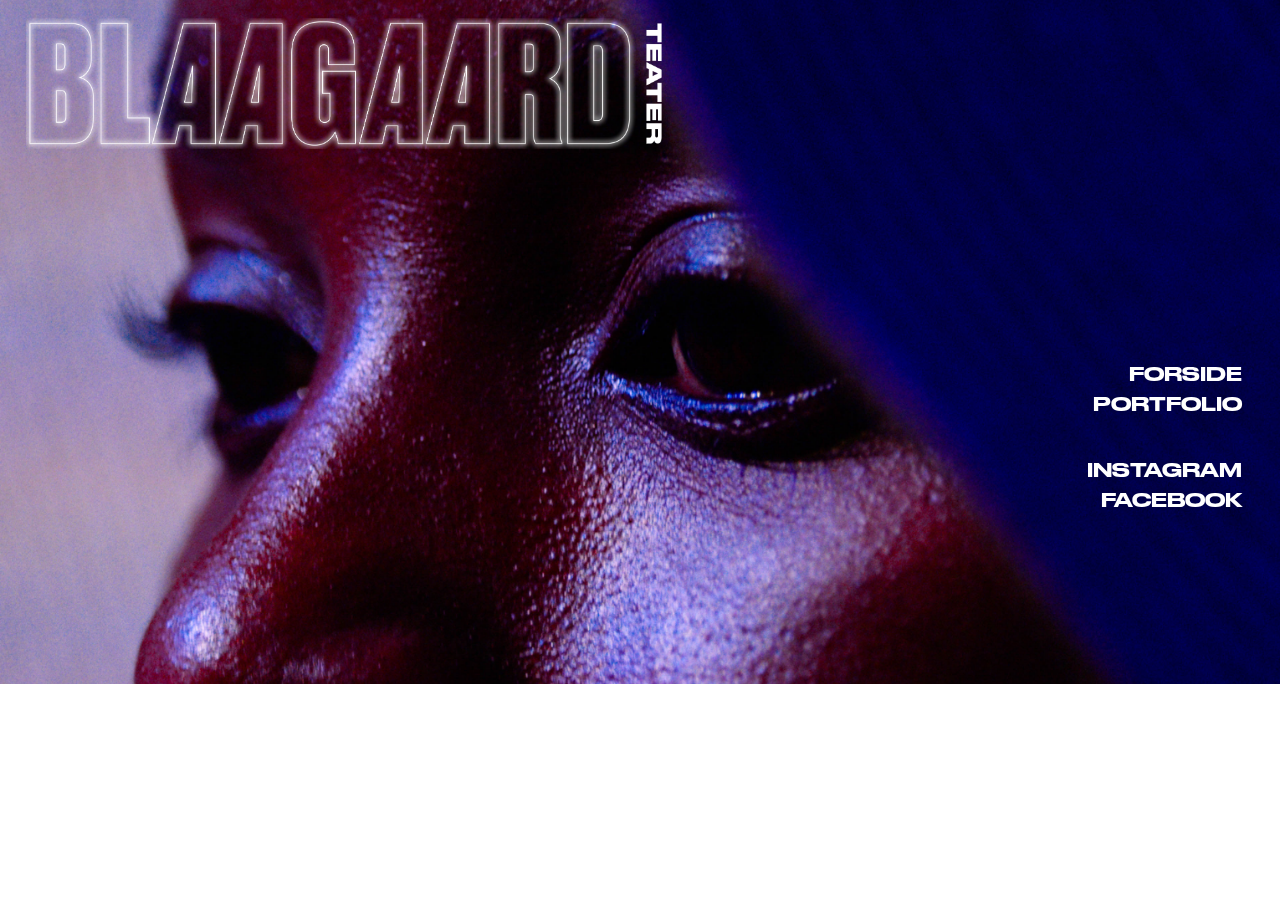
==== portfolio.html @ d397d3f5 "dfklf" ====
<!DOCTYPE html>
<html lang="da">

<head>
    <title>Portfolio</title>
    <meta charset="UTF-8">
    <meta name="robots" content="index,follow"> <!-- Helps with crawlers -->
    <meta name="viewport" content="width=device-width, initial-scale=1.0"> <!-- Helps with responsiveness -->
    <meta name="description" content="This is the description of the website..."> <!-- Description of the website -->
    <link rel="icon" href="/html5.ico"> <!-- Favicon -->
    <link rel="stylesheet" href="style.css" />
    <link rel="stylesheet" href="style_nav.css">
</head>

<body>
    <main>
        <section id="first_section">
            <header>
                <img class="logo" src="images/blaagaard_logo.png" alt="logo" />
                <nav class="main-menu">
                    <ul class="nav-links">
                        <li><a href="index.html"> FORSIDE</a></li>
                        <li><a href="portfolio.html"> PORTFOLIO</a></li>
                        <br>
                        <br>
                        <li><a href="https://www.instagram.com/blaagaardteater/" target="_blank"> INSTAGRAM</a></li>
                        <li><a href="https://www.facebook.com/blaagaardteater/" target="_blank"> FACEBOOK</a></li>
                    </ul>
                </nav>
            </header>
        </section>
    </main>
</body>

</html>
---- style.css ----
html {
  font-size: 62.5%;
  /* Sets default font-size to 10px */
  scroll-behavior: smooth;
  scroll-padding-top: 90px;
}

*,
*:before,
*:after {
  box-sizing: border-box;
}

body {
  font-family: "Roboto", sans-serif;
  font-size: 1.6rem;
  color: #868686;
  margin: 0;
  padding: 0;
}

ul {
  padding: 0;
}

img {
  width: 100%;
  height: auto;
  object-fit: cover;
  display: block;
  margin-bottom: 2rem;
}

.section_wrapper {
  max-width: 1920px;
  width: 90%;
  margin: 0 auto;
}

/* COLORS & FONTS */

@font-face {
  font-family: druk_wide_medium;
  src: url(fonts/DrukWide-Medium-Trial.otf);
}

@font-face {
  font-family: druk_wide_bold;
  src: url(fonts/DrukWide-Bold-Trial.otf);
}

@font-face {
  font-family: druk_bold;
  src: url(/fonts/DrukText-Bold-Trial.otf);
}

@font-face {
  font-family: druk_bold_italic;
  src: url(/fonts/DrukText-BoldItalic-Trial.otf);
}

@font-face {
  font-family: druk_heavy;
  src: url(/fonts/Druk-Heavy-Trial.otf);
}

@font-face {
  font-family: druk_heavy_italic;
  src: url(/fonts/Druk-HeavyItalic-Trial.otf);
}

section {
  background-color: #1d1d1b;
}

button {
  background-color: transparent;
  border: 1px solid white;
  color: white;
  padding: 1.6rem 4rem;
  text-transform: uppercase;
  cursor: pointer;
  font-family: druk_wide_medium;
  font-size: 1.4rem;
}

button:hover {
  box-shadow: inset 0px 0px 1.3rem 0px #ffffff;
  transition: 0.3s;
}

h1 {
  font-family: druk_bold_italic;
  font-size: 6rem;
  color: #fff;
  line-height: 1.125;
  margin-bottom: 1rem;
  font-weight: 700;
  text-transform: uppercase;
}

h2 {
  font-family: druk_wide_medium;
  font-size: 3.9rem;
  color: #fff;
  margin-bottom: 4rem;
  text-transform: uppercase;
}

h3 {
  font-family: druk_wide_medium;
  font-size: 3rem;
  color: #bebebe;
  margin: 3rem 0;
  text-transform: uppercase;
}

h4 {
  font-family: druk_wide_medium;
  font-size: 1.5rem;
  color: #bebebe;
  margin: 3rem 0;
}

p {
  font-family: "Roboto", sans-serif;
  line-height: 1.6;
  color: #fbfbfb;
  margin-bottom: 1.6rem;
}

a {
  font-family: "Roboto", sans-serif;
  text-decoration: none;
  color: #0c99ed;
}

a:hover {
}

/* HEADER/NAV STYLES */

header {
}

header .logo {
}

header nav ul {
}

nav ul li a {
}

nav ul li a:hover {
}

/* HOMEPAGE STYLES - MOBILE - SMALLER THAN 599 PX */
main > section {
  padding: 75px 0 75px 0;
}

#first_section {
  display: grid;
  width: 100%;
  height: 76vh;
  background-image: url(./images/image1.png);
  background-size: cover;
  background-position: 25%;
  align-items: center;
}

#third_section {
  display: grid;
  width: 100%;
  height: 70vh;
  background-image: url(./images/Image2.png);
  background-size: cover;
  background-position: 25%;
  align-items: end;
}

#quiz_img {
  max-width: 75%;
}

#fifth_section {
  display: grid;
  width: 100%;
  background-image: url(./images/image3.png);
  background-size: cover;
  background-position: 25%;
  align-items: start;
}

footer {
  padding: 2rem;
  background-color: #1d1d1b;
  border-top: #707070 solid 0.5px;
}

/* TABLET LAYOUT - LARGER THAN 599 PX */

@media (min-width: 599px) {
  main > section {
    padding: 50px 0 75px 0;
  }

  #first_section {
    height: 76vh;
  }

  h2 {
    margin: 4rem 0;
  }

  h3 {
    margin: 4rem 0 2rem 0;
  }

  #quiz_img {
    max-width: 50%;
    margin-top: 5rem;
  }
}

@media (min-width: 1050px) {
  #second_section .section_wrapper p,
  #fourth_section .section_wrapper p,
  #fifth_section .section_wrapper p {
    max-width: 75%;
  }
}

/* DESKTOP LAYOUT - LARGER THAN 1199 PX */

@media (min-width: 1199px) {
  main > section {
    padding: 75px 0 75px 0;
  }

  #second_section .section_wrapper p,
  #fourth_section .section_wrapper p,
  #fifth_section .section_wrapper p {
    max-width: 70%;
  }

  #fifth_section {
    padding: 25px 0 75px 0;
  }
}
---- style_nav.css ----
* {
  box-sizing: border-box;
  margin: 0;
  padding: 0;
}



header {}


.logo {
  width: 50%;
  position: absolute;
  top: 2%;
  left: 2%;
}


.main-menu {
  position: fixed;
  top: 40%;
  right: 3%;
}


.nav-links {
  display: block;
  list-style: none;
  text-align: right;
}

.nav-links li {
  transition: transform 250ms;
}

.nav-links li:hover {
  transform: translateX(-2rem);
}

li,
a {
  font-size: 18px;
  font-weight: 500;
  text-decoration: none;
  color: white;
  font-family: druk_wide_medium;
  text-transform: uppercase;
  line-height: 3rem;
  position: relative;
}
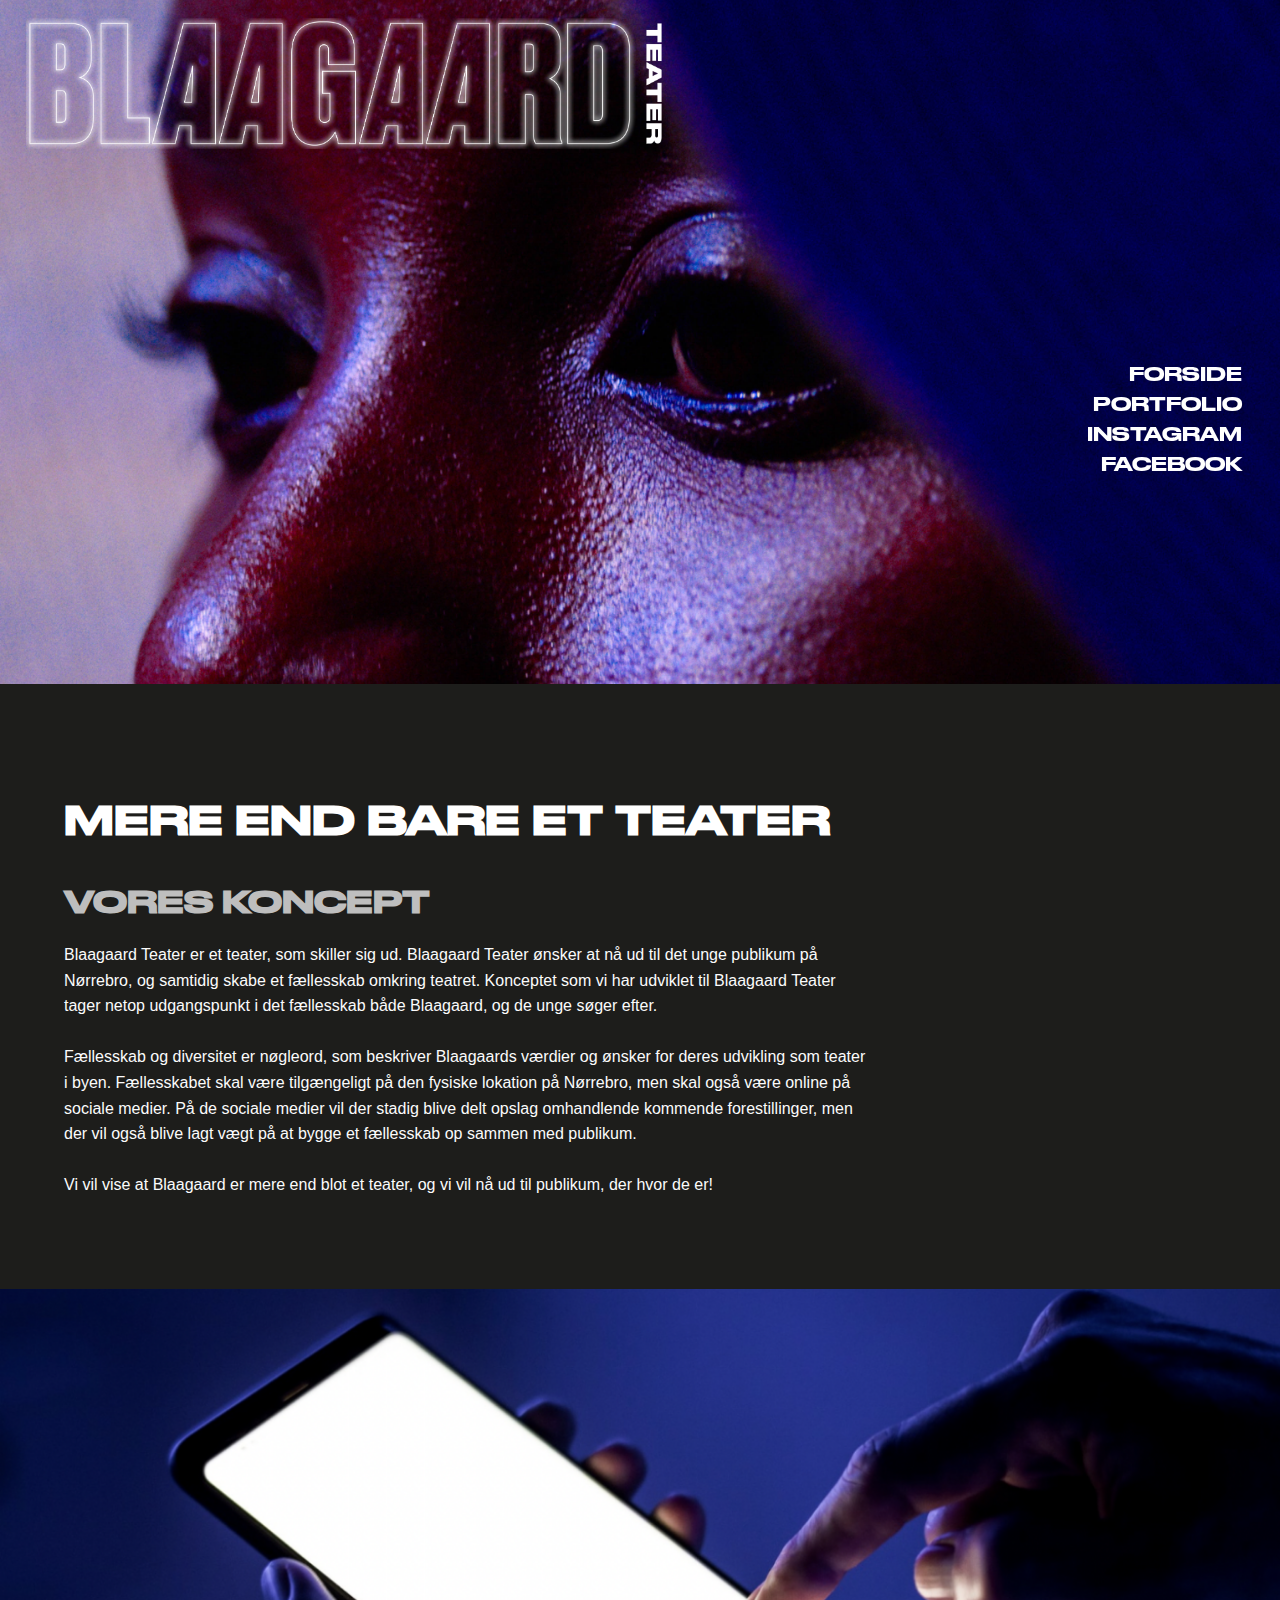
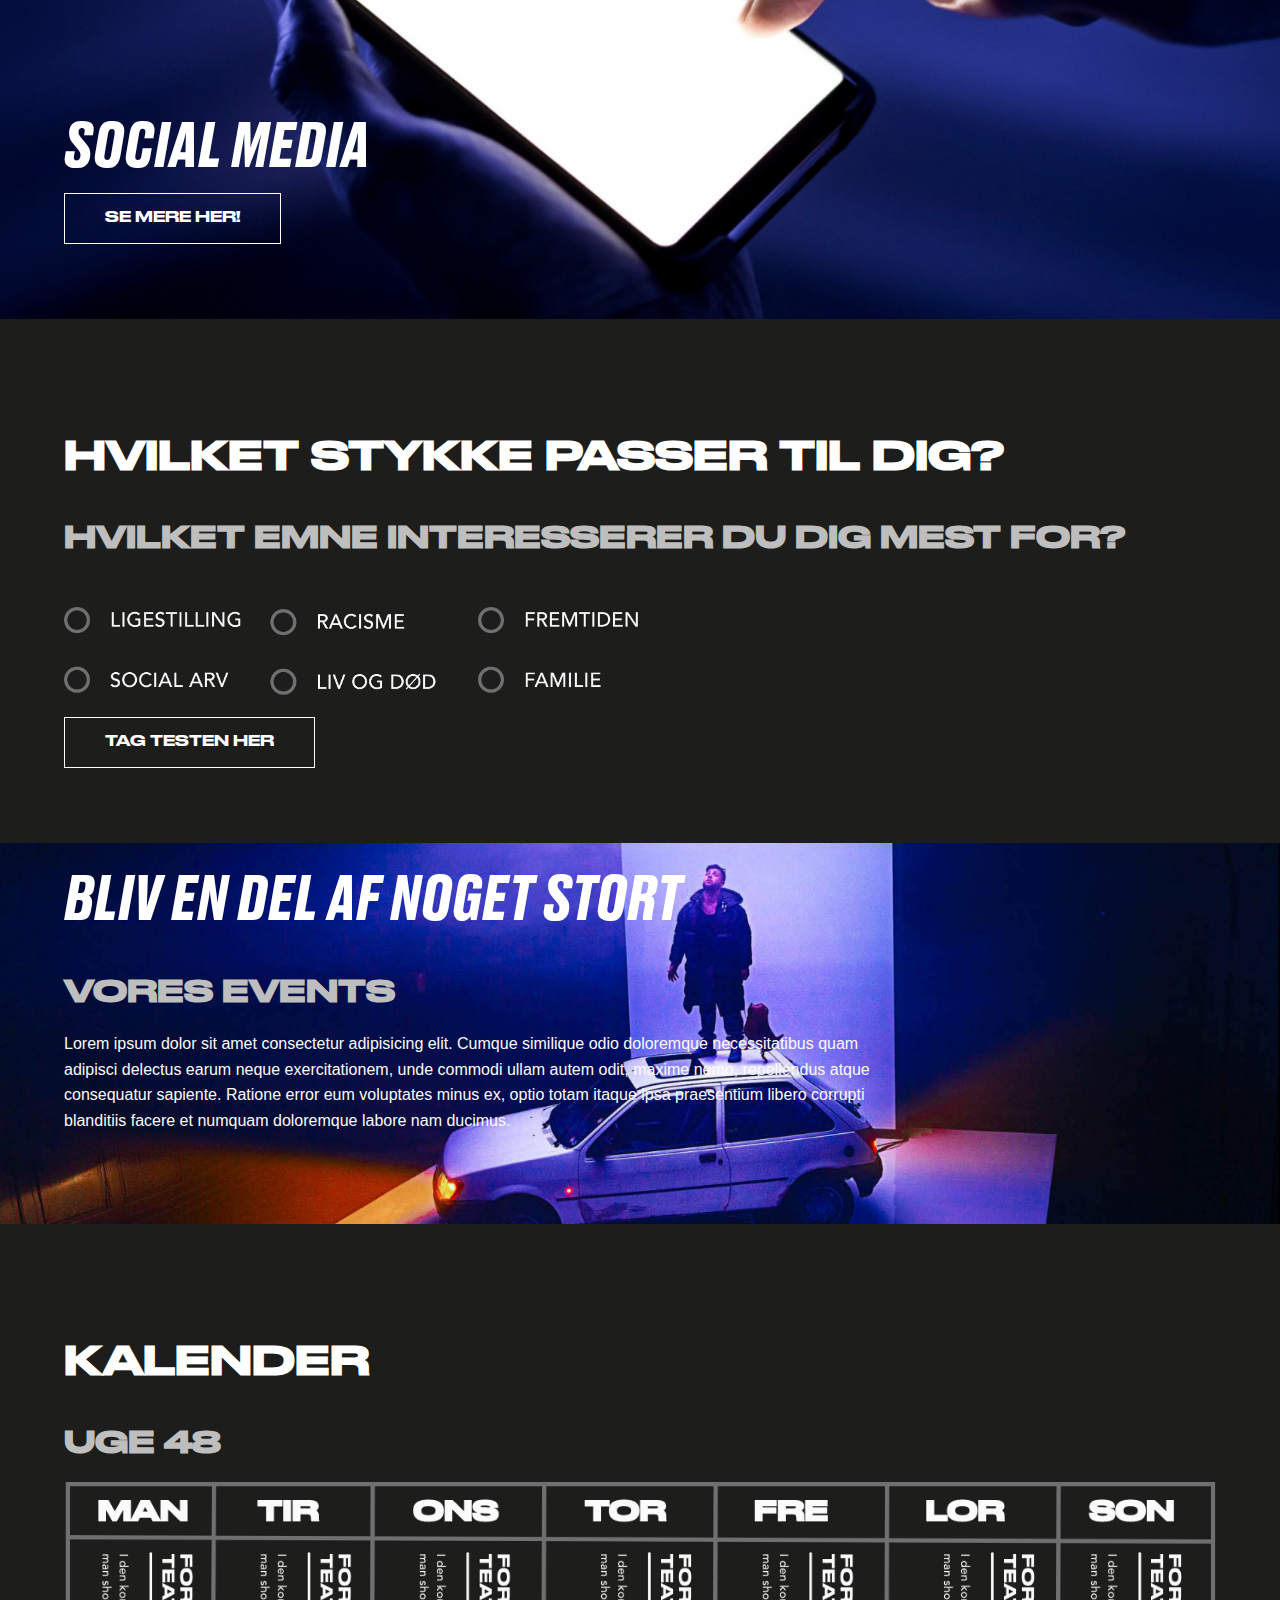
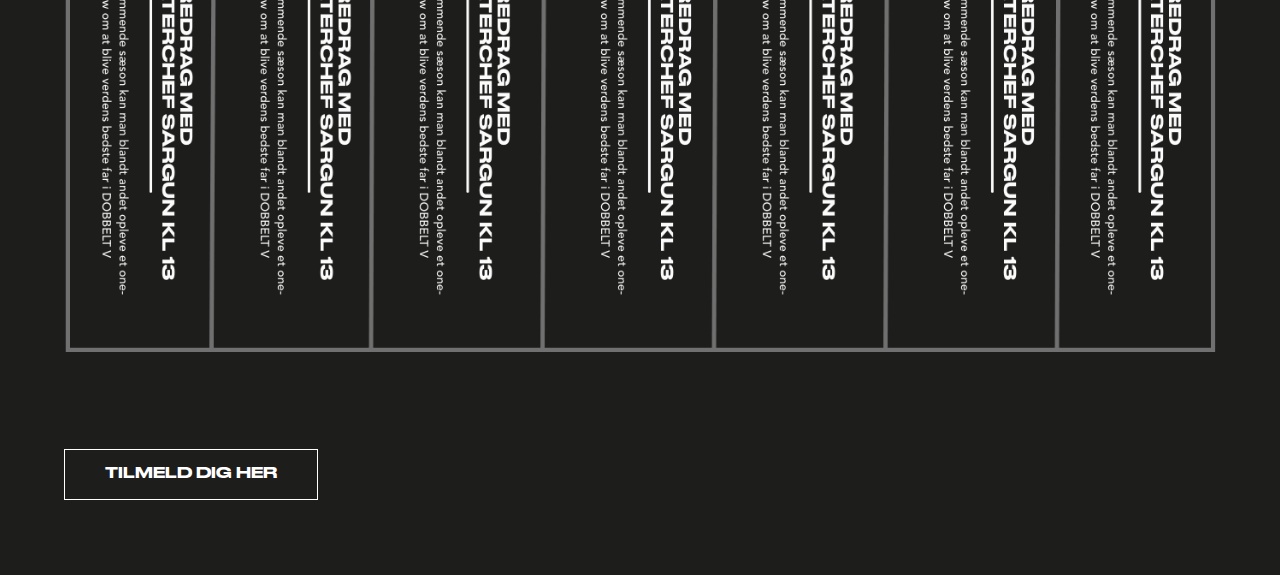
==== commit c858bcd7: "diverse" ====
--- a/portfolio.html
+++ b/portfolio.html
@@ -2,14 +2,20 @@
 <html lang="da">
 
 <head>
-    <title>Portfolio</title>
-    <meta charset="UTF-8">
-    <meta name="robots" content="index,follow"> <!-- Helps with crawlers -->
-    <meta name="viewport" content="width=device-width, initial-scale=1.0"> <!-- Helps with responsiveness -->
-    <meta name="description" content="This is the description of the website..."> <!-- Description of the website -->
-    <link rel="icon" href="/html5.ico"> <!-- Favicon -->
+    <meta charset="utf-8" />
+    <meta name="viewport" content="width=device-width, initial-scale=1.0" />
     <link rel="stylesheet" href="style.css" />
+    <meta name="robots" content="noindex" />
     <link rel="stylesheet" href="style_nav.css">
+    <!-- Title & description -->
+    <title>Blaagaard Teater - Landing Page</title>
+    <!-- Title & description end -->
+    <!-- Fonts -->
+
+    <!-- Fonts end -->
+    <!-- Favicon -->
+
+    <!-- Favicon end -->
 </head>
 
 <body>
@@ -21,14 +27,70 @@
                     <ul class="nav-links">
                         <li><a href="index.html"> FORSIDE</a></li>
                         <li><a href="portfolio.html"> PORTFOLIO</a></li>
-                        <br>
-                        <br>
                         <li><a href="https://www.instagram.com/blaagaardteater/" target="_blank"> INSTAGRAM</a></li>
                         <li><a href="https://www.facebook.com/blaagaardteater/" target="_blank"> FACEBOOK</a></li>
                     </ul>
                 </nav>
             </header>
         </section>
+        <section id="second_section">
+            <div class="section_wrapper">
+                <h2>Mere end bare et teater</h2>
+                <h3>Vores koncept</h3>
+                <p>
+                    Blaagaard Teater er et teater, som skiller sig ud. Blaagaard Teater ønsker at nå ud til det unge
+                    publikum på Nørrebro, og samtidig skabe et fællesskab omkring teatret.
+                    Konceptet som vi har udviklet til Blaagaard Teater tager netop udgangspunkt i det fællesskab både
+                    Blaagaard, og de unge søger efter. <br><br>Fællesskab og diversitet er nøgleord, som beskriver
+                    Blaagaards værdier og ønsker for deres udvikling som teater i byen.
+                    Fællesskabet skal være tilgængeligt på den fysiske lokation på Nørrebro, men skal også være online
+                    på sociale medier. På de sociale medier vil der stadig blive delt opslag omhandlende kommende
+                    forestillinger, men der vil også blive lagt vægt på at bygge et fællesskab op sammen med publikum.
+                    <br><br>Vi vil vise at Blaagaard er mere end blot et teater, og vi vil nå ud til publikum, der hvor
+                    de er!
+                </p>
+
+            </div>
+        </section>
+        <section id="third_section">
+            <div class="section_wrapper">
+                <h1>Social Media</h1>
+                <button>Se mere her!</button>
+            </div>
+        </section>
+        <section id="fourth_section">
+            <div class="section_wrapper">
+                <h2>Hvilket stykke passer til dig?</h2>
+                <h3>Hvilket emne interesserer du dig mest for?</h3>
+                <img id="quiz_img" src="./images/test.png" alt="">
+                <button>Tag testen her</button>
+            </div>
+        </section>
+        <section id="fifth_section">
+            <div class="section_wrapper">
+                <h1>Bliv en del af noget stort</h1>
+                <h3>Vores events</h3>
+                <p>Lorem ipsum dolor sit amet consectetur adipisicing elit. Cumque
+                    similique odio doloremque necessitatibus quam adipisci delectus
+                    earum neque exercitationem, unde commodi ullam autem odit,
+                    maxime nemo, repellendus atque consequatur sapiente. Ratione
+                    error eum voluptates minus ex, optio totam itaque ipsa
+                    praesentium libero corrupti blanditiis facere et numquam
+                    doloremque labore nam ducimus.</p>
+            </div>
+        </section>
+        <section id="sixth_section">
+            <div class="section_wrapper">
+                <h2>Kalender</h2>
+                <h3>Uge 48</h3>
+                <picture>
+                    <source media="(min-width: 899px)" srcset="./images/kalender_desktop.png">
+                    <img src="./images/kalender_mobile.png" alt="kalender_mobile">
+                </picture>
+
+                <button>Tilmeld dig her</button>
+            </div>
+        </section>
     </main>
 </body>
 
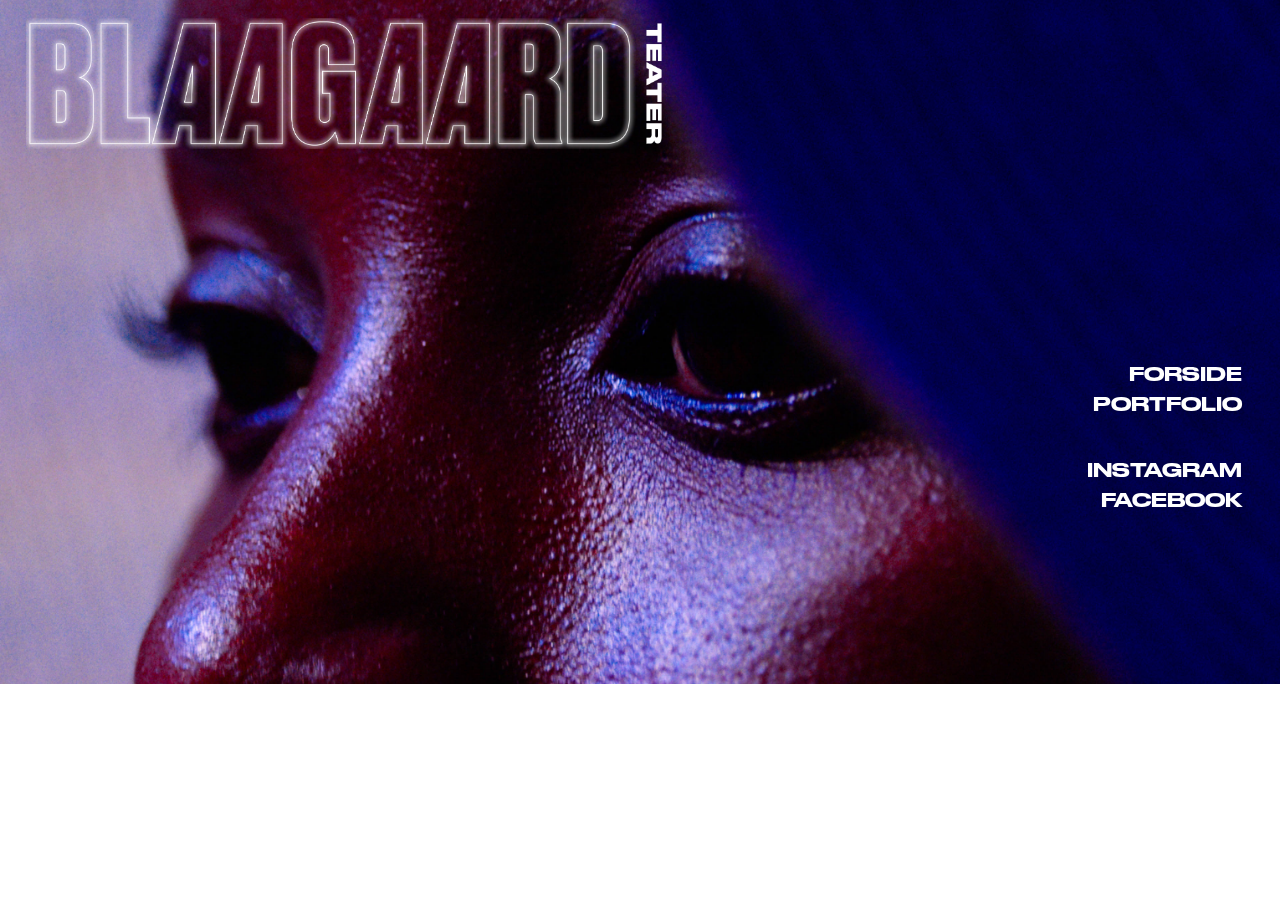
==== commit fc1a29e6: "Merge branch 'master' of https://github.com/mich4s74/blaagaard" ====
--- a/portfolio.html
+++ b/portfolio.html
@@ -2,20 +2,14 @@
 <html lang="da">
 
 <head>
-    <meta charset="utf-8" />
-    <meta name="viewport" content="width=device-width, initial-scale=1.0" />
+    <title>Portfolio</title>
+    <meta charset="UTF-8">
+    <meta name="robots" content="index,follow"> <!-- Helps with crawlers -->
+    <meta name="viewport" content="width=device-width, initial-scale=1.0"> <!-- Helps with responsiveness -->
+    <meta name="description" content="This is the description of the website..."> <!-- Description of the website -->
+    <link rel="icon" href="/html5.ico"> <!-- Favicon -->
     <link rel="stylesheet" href="style.css" />
-    <meta name="robots" content="noindex" />
     <link rel="stylesheet" href="style_nav.css">
-    <!-- Title & description -->
-    <title>Blaagaard Teater - Landing Page</title>
-    <!-- Title & description end -->
-    <!-- Fonts -->
-
-    <!-- Fonts end -->
-    <!-- Favicon -->
-
-    <!-- Favicon end -->
 </head>
 
 <body>
@@ -27,70 +21,14 @@
                     <ul class="nav-links">
                         <li><a href="index.html"> FORSIDE</a></li>
                         <li><a href="portfolio.html"> PORTFOLIO</a></li>
+                        <br>
+                        <br>
                         <li><a href="https://www.instagram.com/blaagaardteater/" target="_blank"> INSTAGRAM</a></li>
                         <li><a href="https://www.facebook.com/blaagaardteater/" target="_blank"> FACEBOOK</a></li>
                     </ul>
                 </nav>
             </header>
         </section>
-        <section id="second_section">
-            <div class="section_wrapper">
-                <h2>Mere end bare et teater</h2>
-                <h3>Vores koncept</h3>
-                <p>
-                    Blaagaard Teater er et teater, som skiller sig ud. Blaagaard Teater ønsker at nå ud til det unge
-                    publikum på Nørrebro, og samtidig skabe et fællesskab omkring teatret.
-                    Konceptet som vi har udviklet til Blaagaard Teater tager netop udgangspunkt i det fællesskab både
-                    Blaagaard, og de unge søger efter. <br><br>Fællesskab og diversitet er nøgleord, som beskriver
-                    Blaagaards værdier og ønsker for deres udvikling som teater i byen.
-                    Fællesskabet skal være tilgængeligt på den fysiske lokation på Nørrebro, men skal også være online
-                    på sociale medier. På de sociale medier vil der stadig blive delt opslag omhandlende kommende
-                    forestillinger, men der vil også blive lagt vægt på at bygge et fællesskab op sammen med publikum.
-                    <br><br>Vi vil vise at Blaagaard er mere end blot et teater, og vi vil nå ud til publikum, der hvor
-                    de er!
-                </p>
-
-            </div>
-        </section>
-        <section id="third_section">
-            <div class="section_wrapper">
-                <h1>Social Media</h1>
-                <button>Se mere her!</button>
-            </div>
-        </section>
-        <section id="fourth_section">
-            <div class="section_wrapper">
-                <h2>Hvilket stykke passer til dig?</h2>
-                <h3>Hvilket emne interesserer du dig mest for?</h3>
-                <img id="quiz_img" src="./images/test.png" alt="">
-                <button>Tag testen her</button>
-            </div>
-        </section>
-        <section id="fifth_section">
-            <div class="section_wrapper">
-                <h1>Bliv en del af noget stort</h1>
-                <h3>Vores events</h3>
-                <p>Lorem ipsum dolor sit amet consectetur adipisicing elit. Cumque
-                    similique odio doloremque necessitatibus quam adipisci delectus
-                    earum neque exercitationem, unde commodi ullam autem odit,
-                    maxime nemo, repellendus atque consequatur sapiente. Ratione
-                    error eum voluptates minus ex, optio totam itaque ipsa
-                    praesentium libero corrupti blanditiis facere et numquam
-                    doloremque labore nam ducimus.</p>
-            </div>
-        </section>
-        <section id="sixth_section">
-            <div class="section_wrapper">
-                <h2>Kalender</h2>
-                <h3>Uge 48</h3>
-                <picture>
-                    <source media="(min-width: 899px)" srcset="./images/kalender_desktop.png">
-                    <img src="./images/kalender_mobile.png" alt="kalender_mobile">
-                </picture>
-
-                <button>Tilmeld dig her</button>
-            </div>
-        </section>
     </main>
 </body>
 
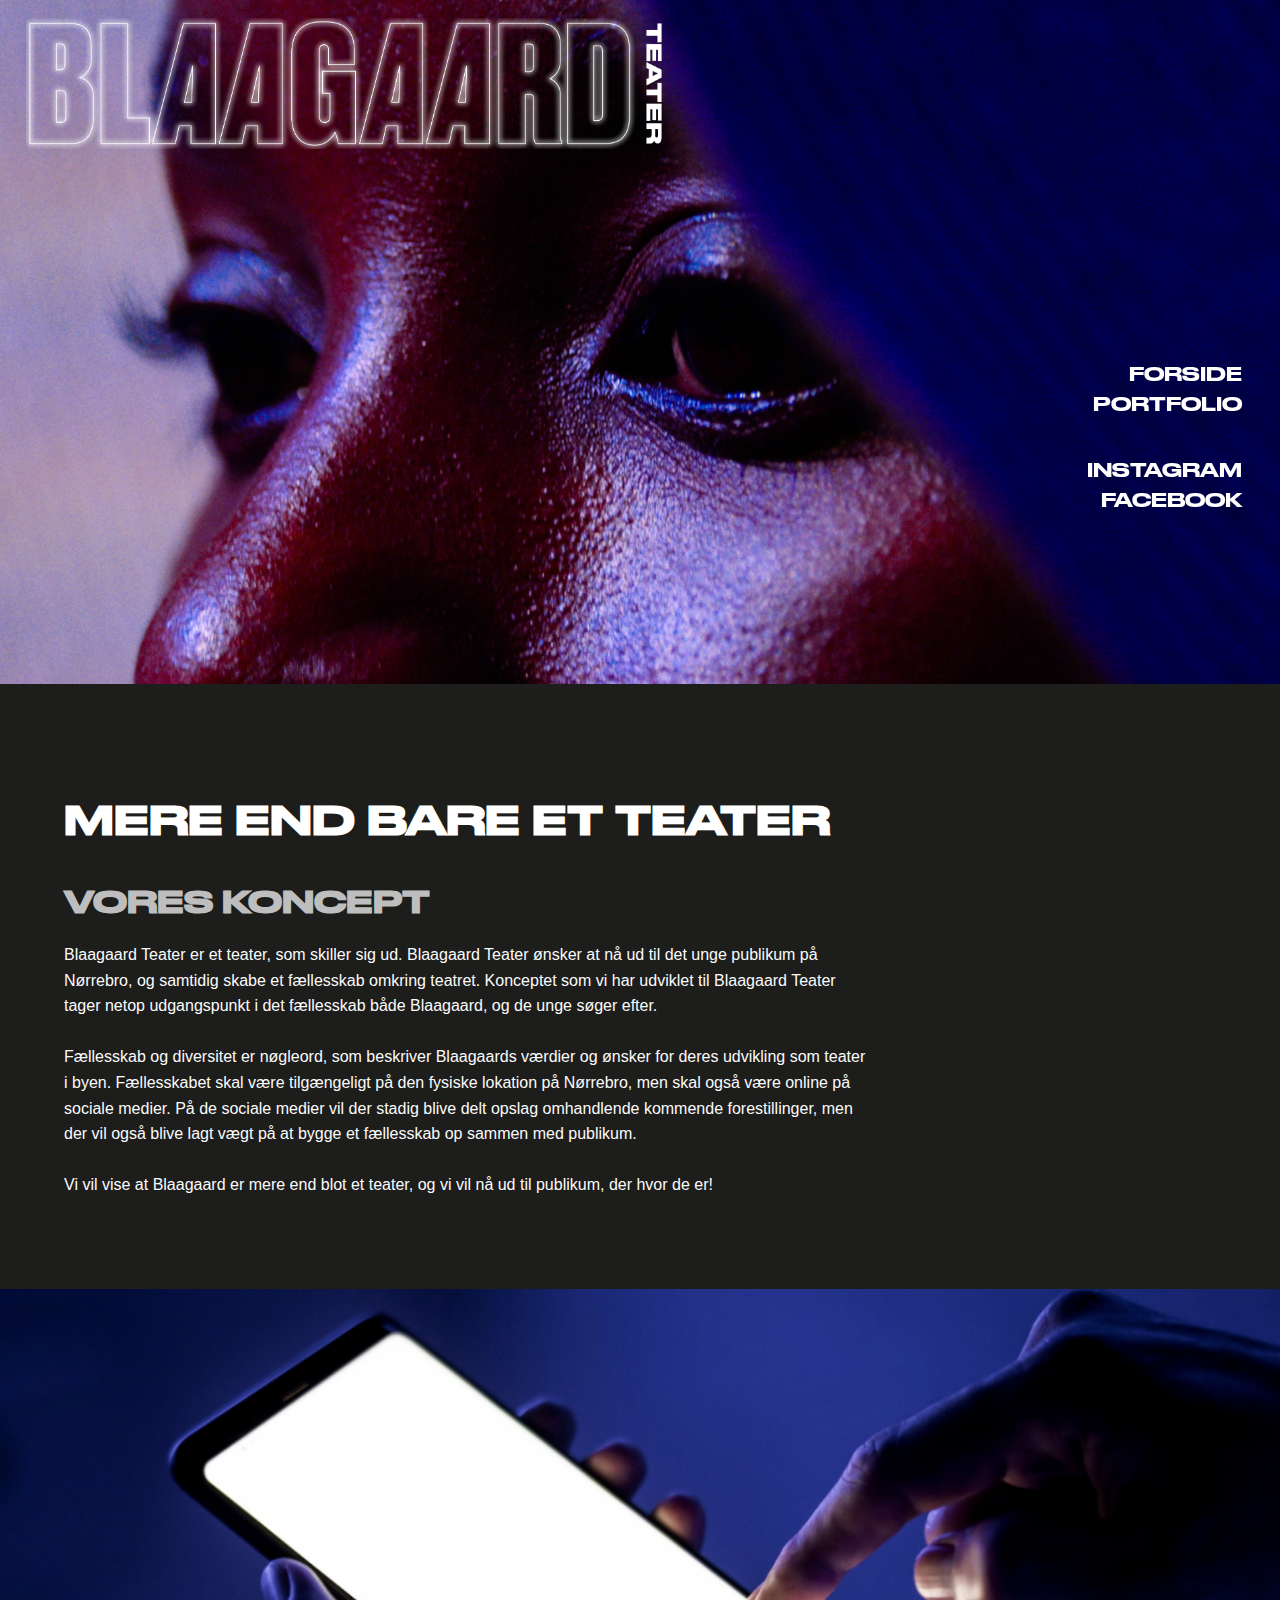
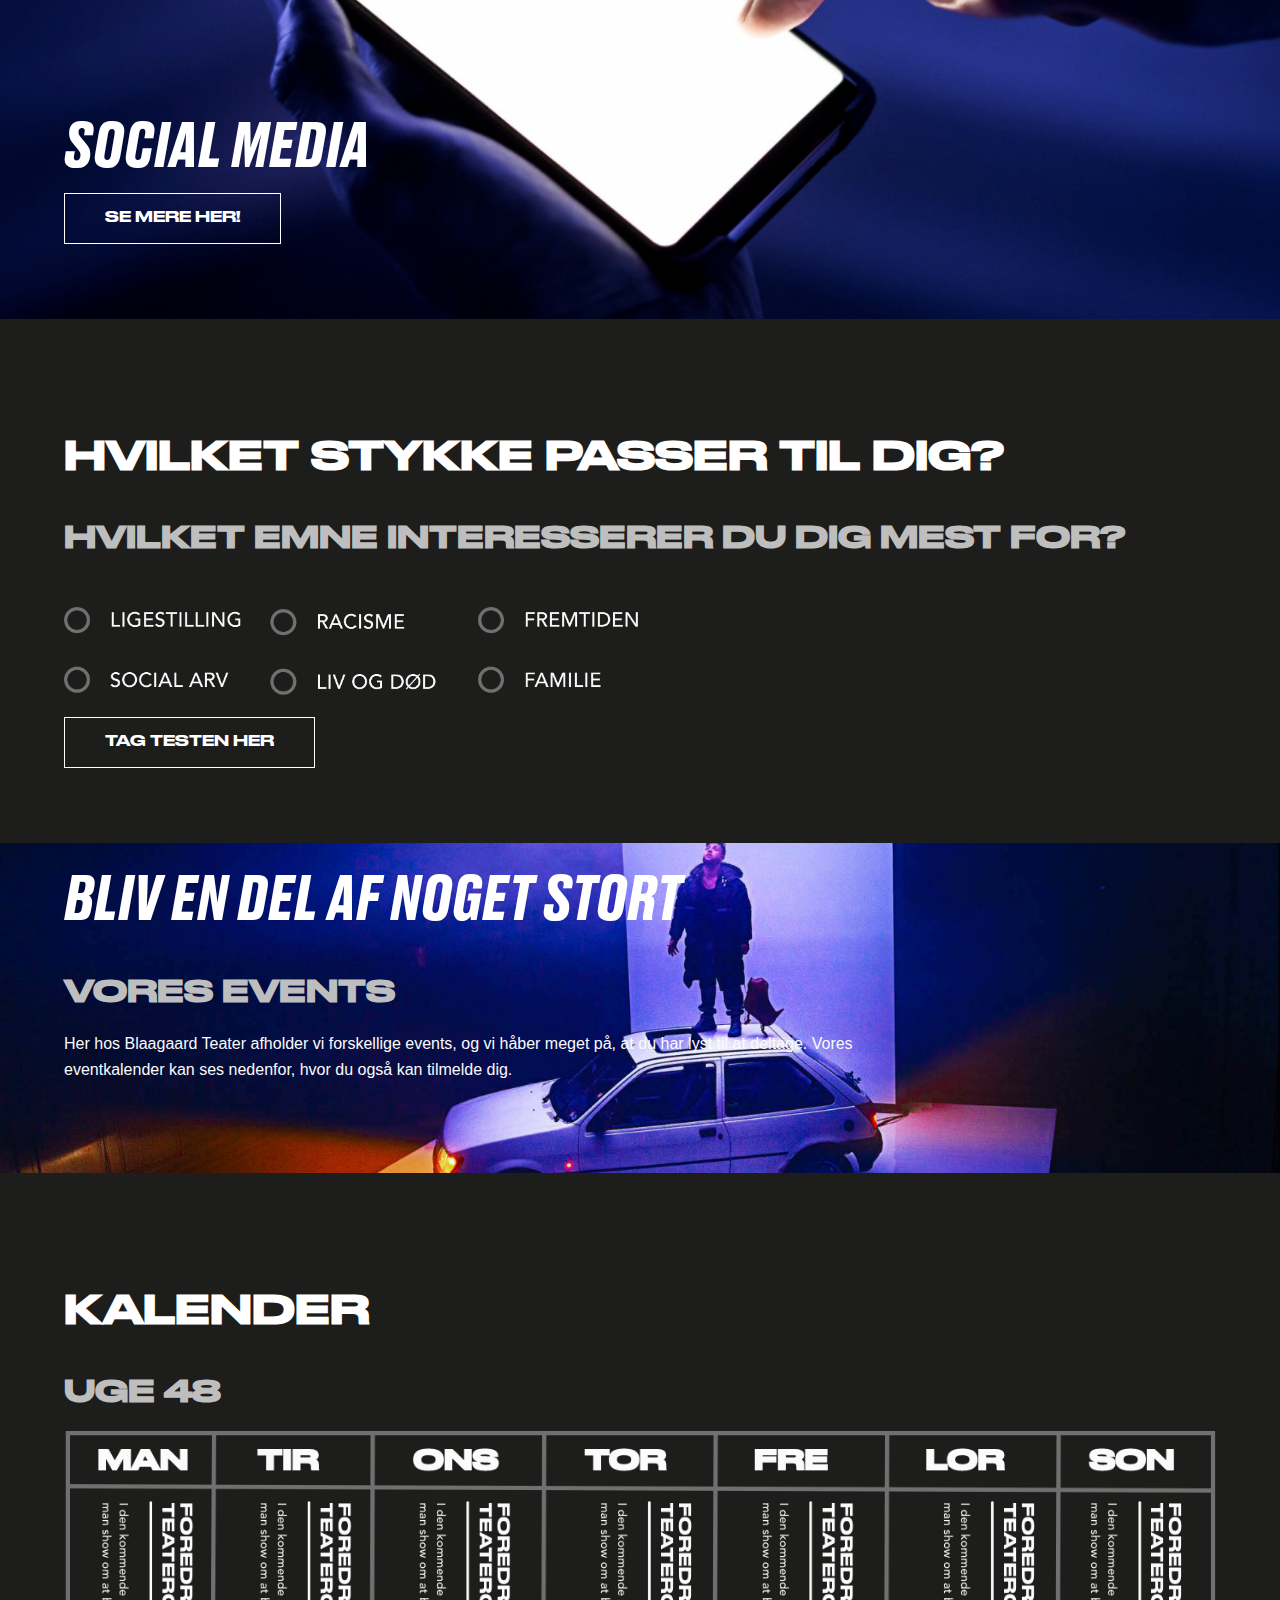
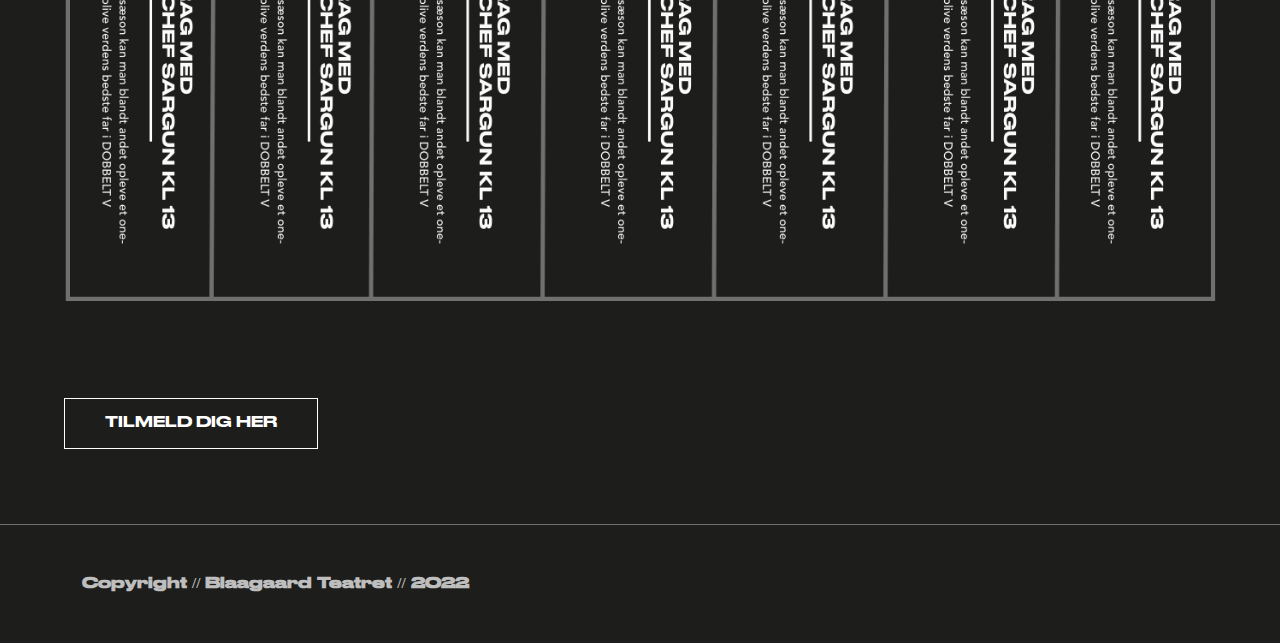
==== commit f2017a04: "portfolio begynd igen" ====
--- a/portfolio.html
+++ b/portfolio.html
@@ -2,34 +2,100 @@
 <html lang="da">
 
 <head>
-    <title>Portfolio</title>
-    <meta charset="UTF-8">
-    <meta name="robots" content="index,follow"> <!-- Helps with crawlers -->
-    <meta name="viewport" content="width=device-width, initial-scale=1.0"> <!-- Helps with responsiveness -->
-    <meta name="description" content="This is the description of the website..."> <!-- Description of the website -->
-    <link rel="icon" href="/html5.ico"> <!-- Favicon -->
+    <meta charset="utf-8" />
+    <meta name="viewport" content="width=device-width, initial-scale=1.0" />
     <link rel="stylesheet" href="style.css" />
+    <meta name="robots" content="noindex" />
     <link rel="stylesheet" href="style_nav.css">
+    <!-- Title & description -->
+    <title>Blaagaard Teater - Landing Page</title>
+    <!-- Title & description end -->
+    <!-- Fonts -->
+
+    <!-- Fonts end -->
+    <!-- Favicon -->
+
+    <!-- Favicon end -->
 </head>
 
 <body>
     <main>
         <section id="first_section">
             <header>
-                <img class="logo" src="images/blaagaard_logo.png" alt="logo" />
-                <nav class="main-menu">
-                    <ul class="nav-links">
-                        <li><a href="index.html"> FORSIDE</a></li>
-                        <li><a href="portfolio.html"> PORTFOLIO</a></li>
-                        <br>
-                        <br>
-                        <li><a href="https://www.instagram.com/blaagaardteater/" target="_blank"> INSTAGRAM</a></li>
-                        <li><a href="https://www.facebook.com/blaagaardteater/" target="_blank"> FACEBOOK</a></li>
-                    </ul>
-                </nav>
+                    <img class="logo" src="images/blaagaard_logo.png" alt="logo" />
+                    <nav class="main-menu">
+                        <ul class="nav-links">
+                            <li><a href="index.html"> FORSIDE</a></li>
+                            <li><a href="portfolio.html"> PORTFOLIO</a></li>
+                            <br>
+                            <br>
+                            <li><a href="https://www.instagram.com/blaagaardteater/" target="_blank"> INSTAGRAM</a></li>
+                            <li><a href="https://www.facebook.com/blaagaardteater/" target="_blank"> FACEBOOK</a></li>
+                        </ul>
+                    </nav>
             </header>
+            <div class="section_wrapper">
+            </div>
+        </section>
+        <section id="second_section">
+            <div class="section_wrapper">
+                <h2>Mere end bare et teater</h2>
+                <h3>Vores koncept</h3>
+                <p>
+                    Blaagaard Teater er et teater, som skiller sig ud. Blaagaard Teater ønsker at nå ud til det unge
+                    publikum på Nørrebro, og samtidig skabe et fællesskab omkring teatret.
+                    Konceptet som vi har udviklet til Blaagaard Teater tager netop udgangspunkt i det fællesskab både
+                    Blaagaard, og de unge søger efter. <br><br>Fællesskab og diversitet er nøgleord, som beskriver
+                    Blaagaards værdier og ønsker for deres udvikling som teater i byen.
+                    Fællesskabet skal være tilgængeligt på den fysiske lokation på Nørrebro, men skal også være online
+                    på sociale medier. På de sociale medier vil der stadig blive delt opslag omhandlende kommende
+                    forestillinger, men der vil også blive lagt vægt på at bygge et fællesskab op sammen med publikum.
+                    <br><br>Vi vil vise at Blaagaard er mere end blot et teater, og vi vil nå ud til publikum, der hvor
+                    de er!
+                </p>
+
+            </div>
+        </section>
+        <section id="third_section">
+            <div class="section_wrapper">
+                <h1>Social Media</h1>
+                <button>Se mere her!</button>
+            </div>
+        </section>
+        <section id="fourth_section">
+            <div class="section_wrapper">
+                <h2>Hvilket stykke passer til dig?</h2>
+                <h3>Hvilket emne interesserer du dig mest for?</h3>
+                <img id="quiz_img" src="./images/test.png" alt="">
+                <button>Tag testen her</button>
+            </div>
+        </section>
+        <section id="fifth_section">
+            <div class="section_wrapper">
+                <h1>Bliv en del af noget stort</h1>
+                <h3>Vores events</h3>
+                <p>Her hos Blaagaard Teater afholder vi forskellige events, og vi håber meget på, at du har lyst til at deltage.  Vores eventkalender kan ses nedenfor, hvor du også kan tilmelde dig.
+                </p>
+            </div>
+        </section>
+        <section id="sixth_section">
+            <div class="section_wrapper">
+                <h2>Kalender</h2>
+                <h3>Uge 48</h3>
+                <picture>
+                    <source media="(min-width: 899px)" srcset="./images/kalender_desktop.png">
+                    <img src="./images/kalender_mobile.png" alt="kalender_mobile">
+                </picture>
+
+                <button>Tilmeld dig her</button>
+            </div>
         </section>
     </main>
+    <footer>
+        <div class="section_wrapper">
+            <h4>Copyright // Blaagaard Teatret // 2022</h4>
+        </div>
+    </footer>
 </body>
 
 </html>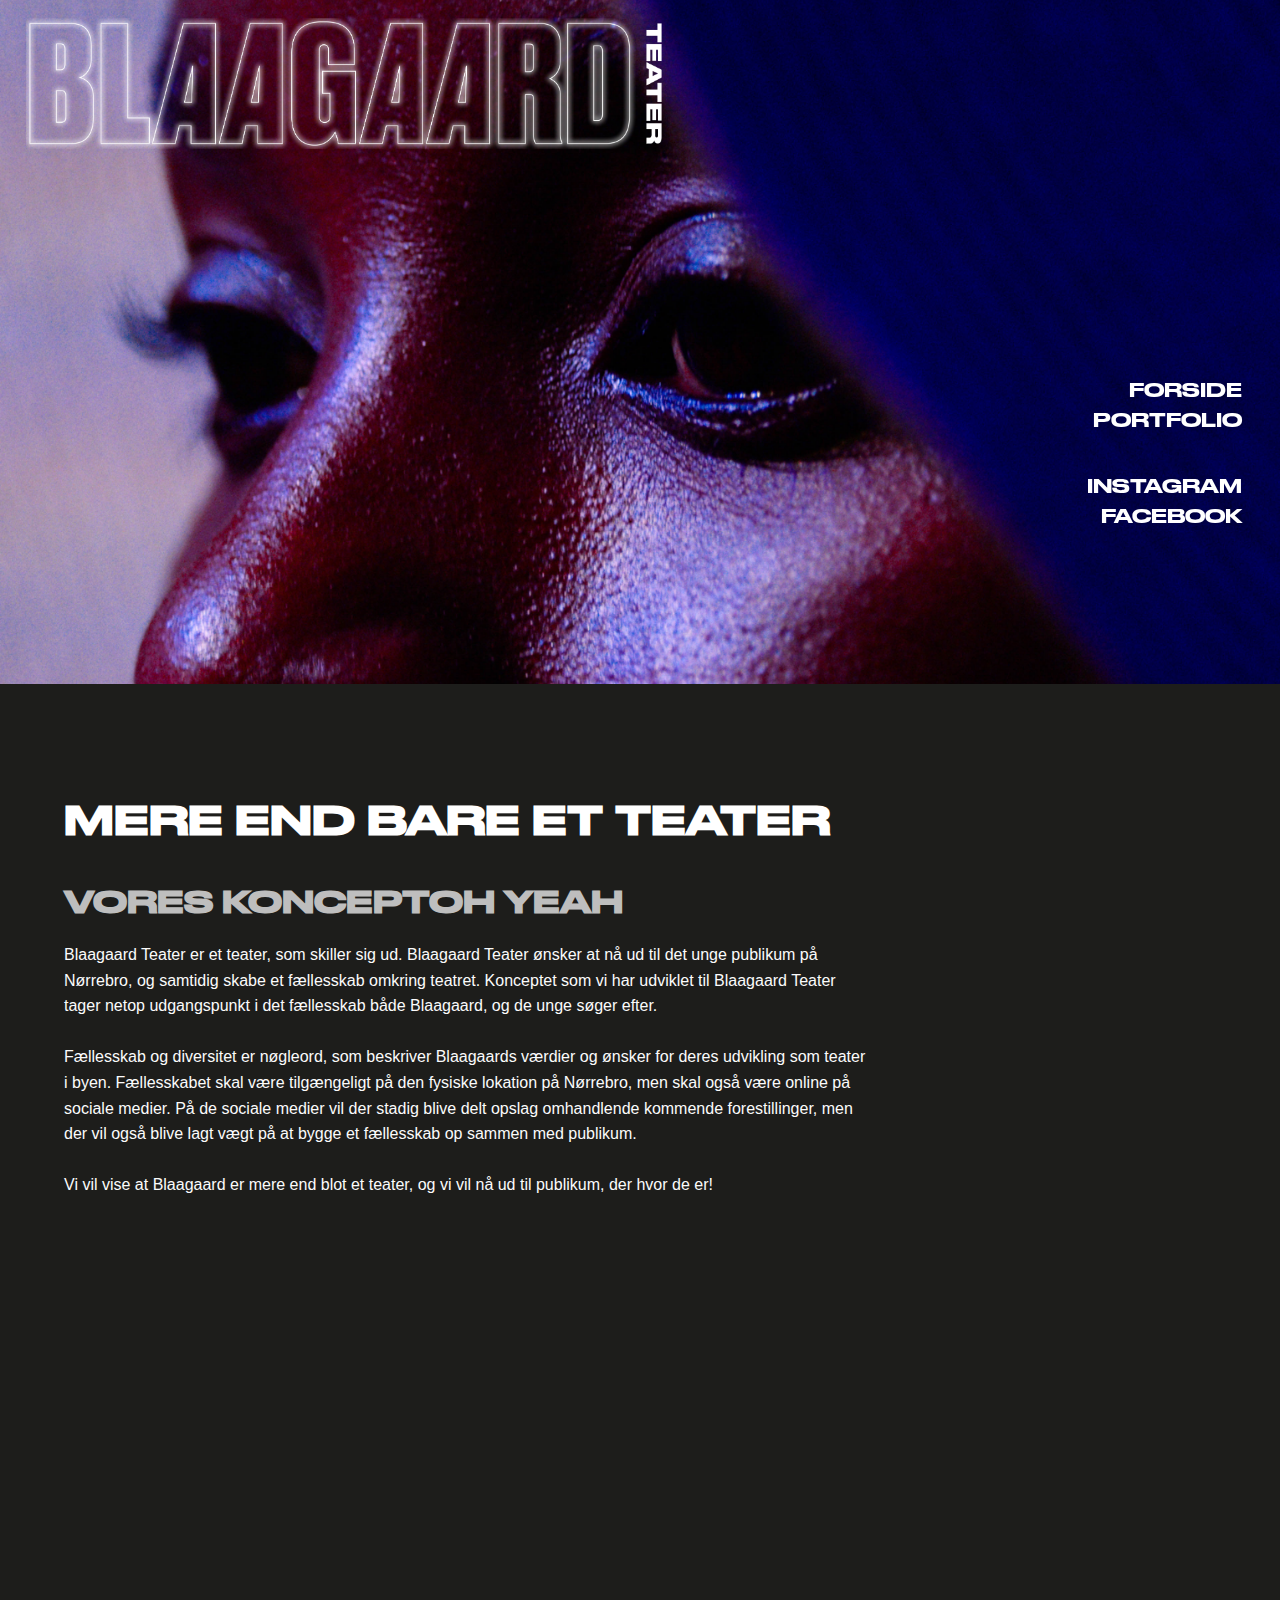
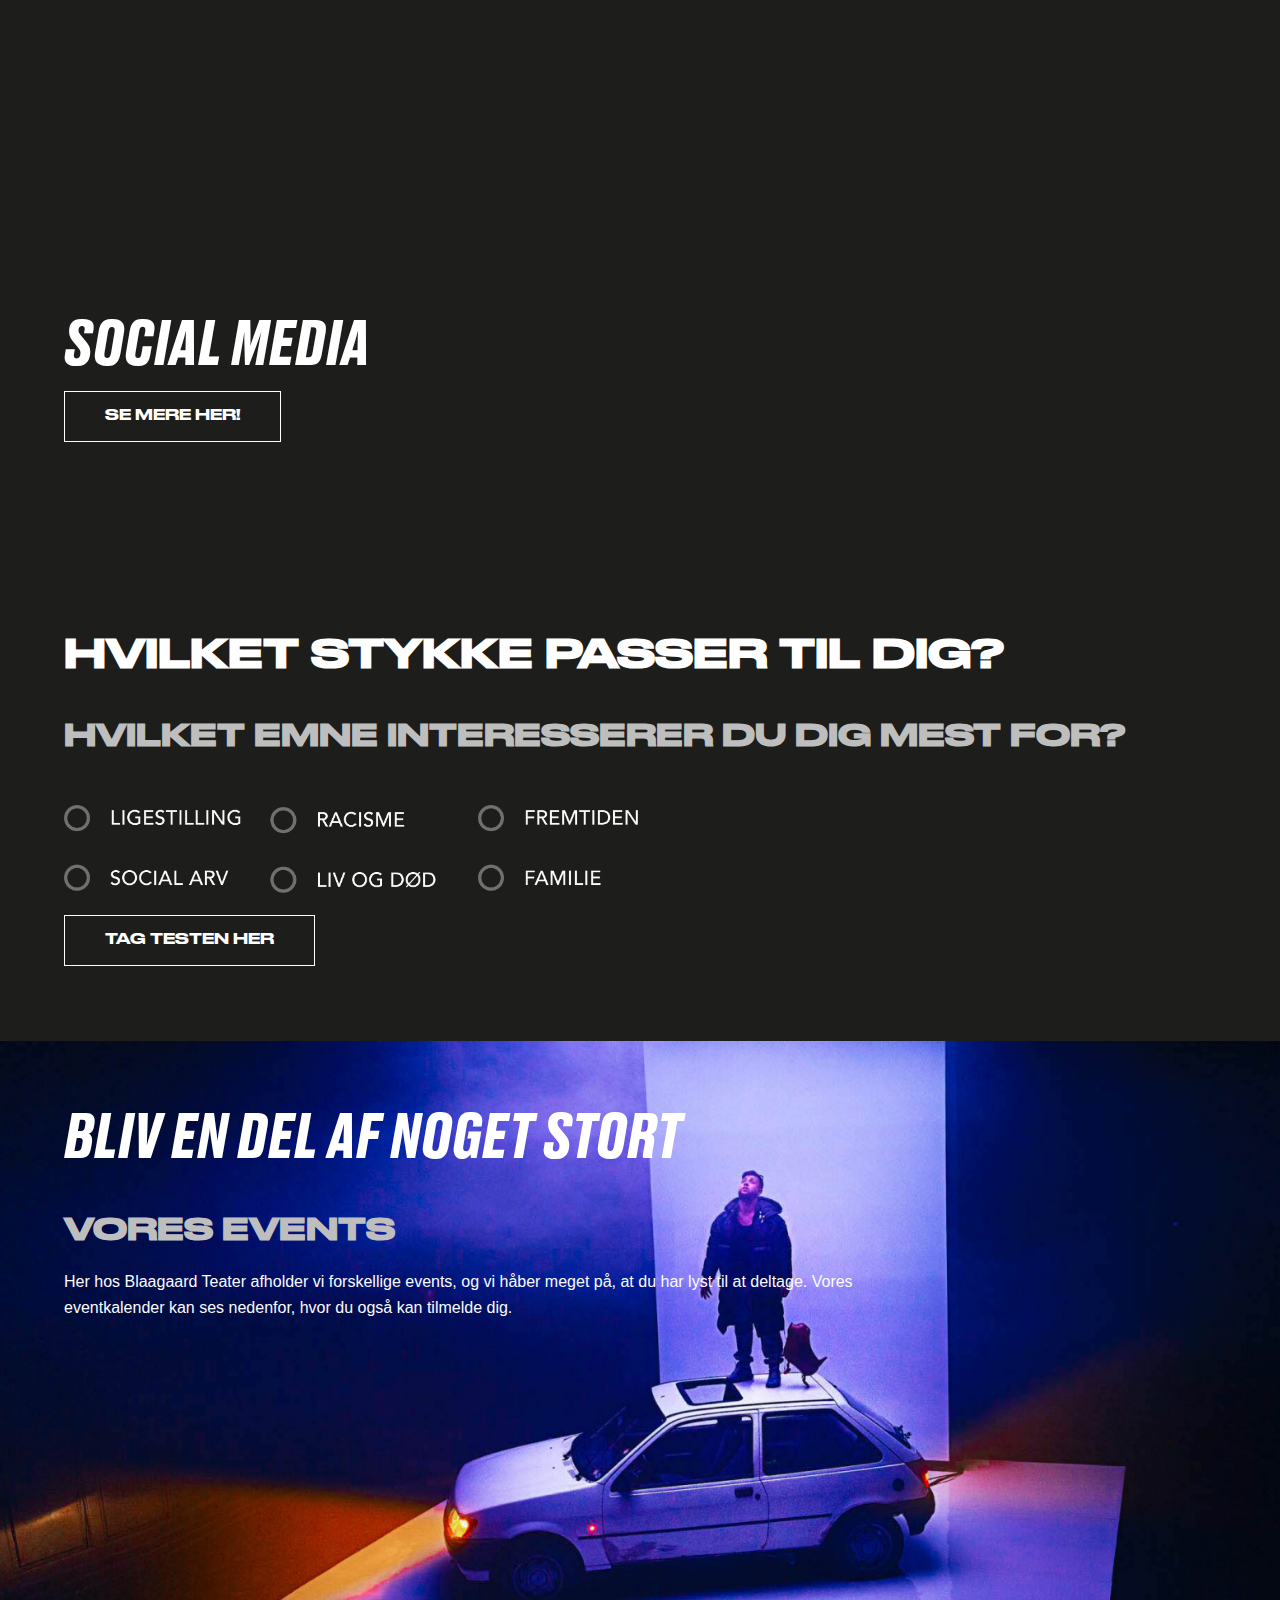
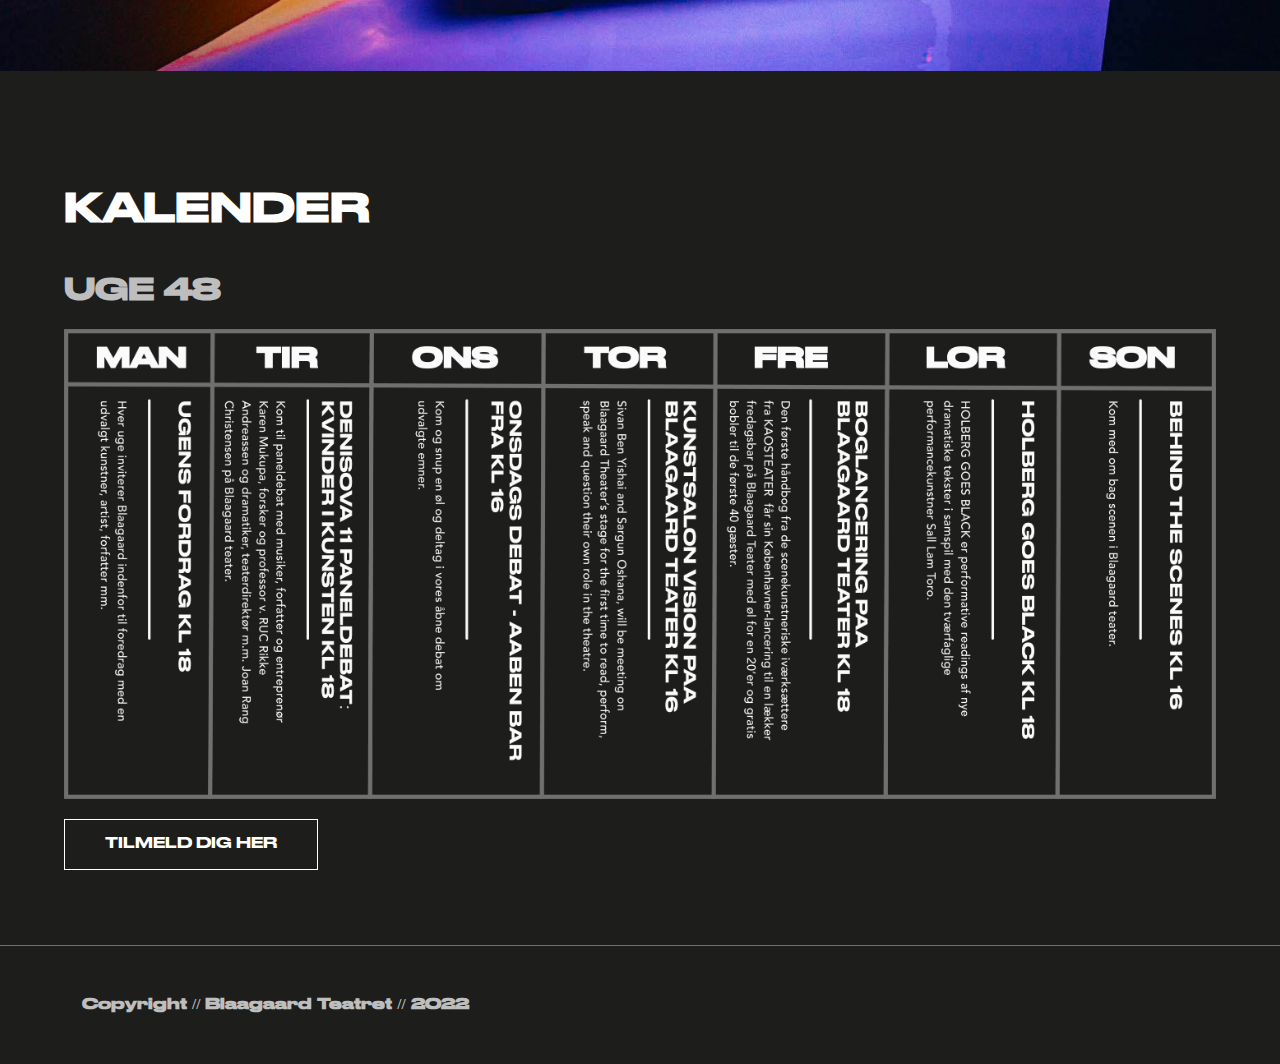
==== commit b5c6e5d2: "test" ====
--- a/portfolio.html
+++ b/portfolio.html
@@ -40,7 +40,7 @@
         <section id="second_section">
             <div class="section_wrapper">
                 <h2>Mere end bare et teater</h2>
-                <h3>Vores koncept</h3>
+                <h3>Vores konceptoh yeah</h3>
                 <p>
                     Blaagaard Teater er et teater, som skiller sig ud. Blaagaard Teater ønsker at nå ud til det unge
                     publikum på Nørrebro, og samtidig skabe et fællesskab omkring teatret.
--- a/style.css
+++ b/style.css
@@ -174,7 +174,7 @@
   display: grid;
   width: 100%;
   height: 70vh;
-  background-image: url(./images/Image2.png);
+  background-image: url(./images/instafeed\ kopier.webp);
   background-size: cover;
   background-position: 25%;
   align-items: end;
@@ -187,6 +187,7 @@
 #fifth_section {
   display: grid;
   width: 100%;
+  height: 100%;
   background-image: url(./images/image3.png);
   background-size: cover;
   background-position: 25%;
@@ -222,7 +223,13 @@
     max-width: 50%;
     margin-top: 5rem;
   }
-}
+
+  #fifth_section {
+    height: 70vh;
+  }
+}
+
+/* DESKTOP LAYOUT - LARGER THAN 1050 PX */
 
 @media (min-width: 1050px) {
   #second_section .section_wrapper p,
@@ -248,4 +255,8 @@
   #fifth_section {
     padding: 25px 0 75px 0;
   }
-}
+
+  #third_section {
+    height: 92vh;
+  }
+}
--- a/style_nav.css
+++ b/style_nav.css
@@ -1,14 +1,3 @@
-* {
-  box-sizing: border-box;
-  margin: 0;
-  padding: 0;
-}
-
-
-
-header {}
-
-
 .logo {
   width: 50%;
   position: absolute;
@@ -16,13 +5,11 @@
   left: 2%;
 }
 
-
 .main-menu {
   position: fixed;
   top: 40%;
   right: 3%;
 }
-
 
 .nav-links {
   display: block;
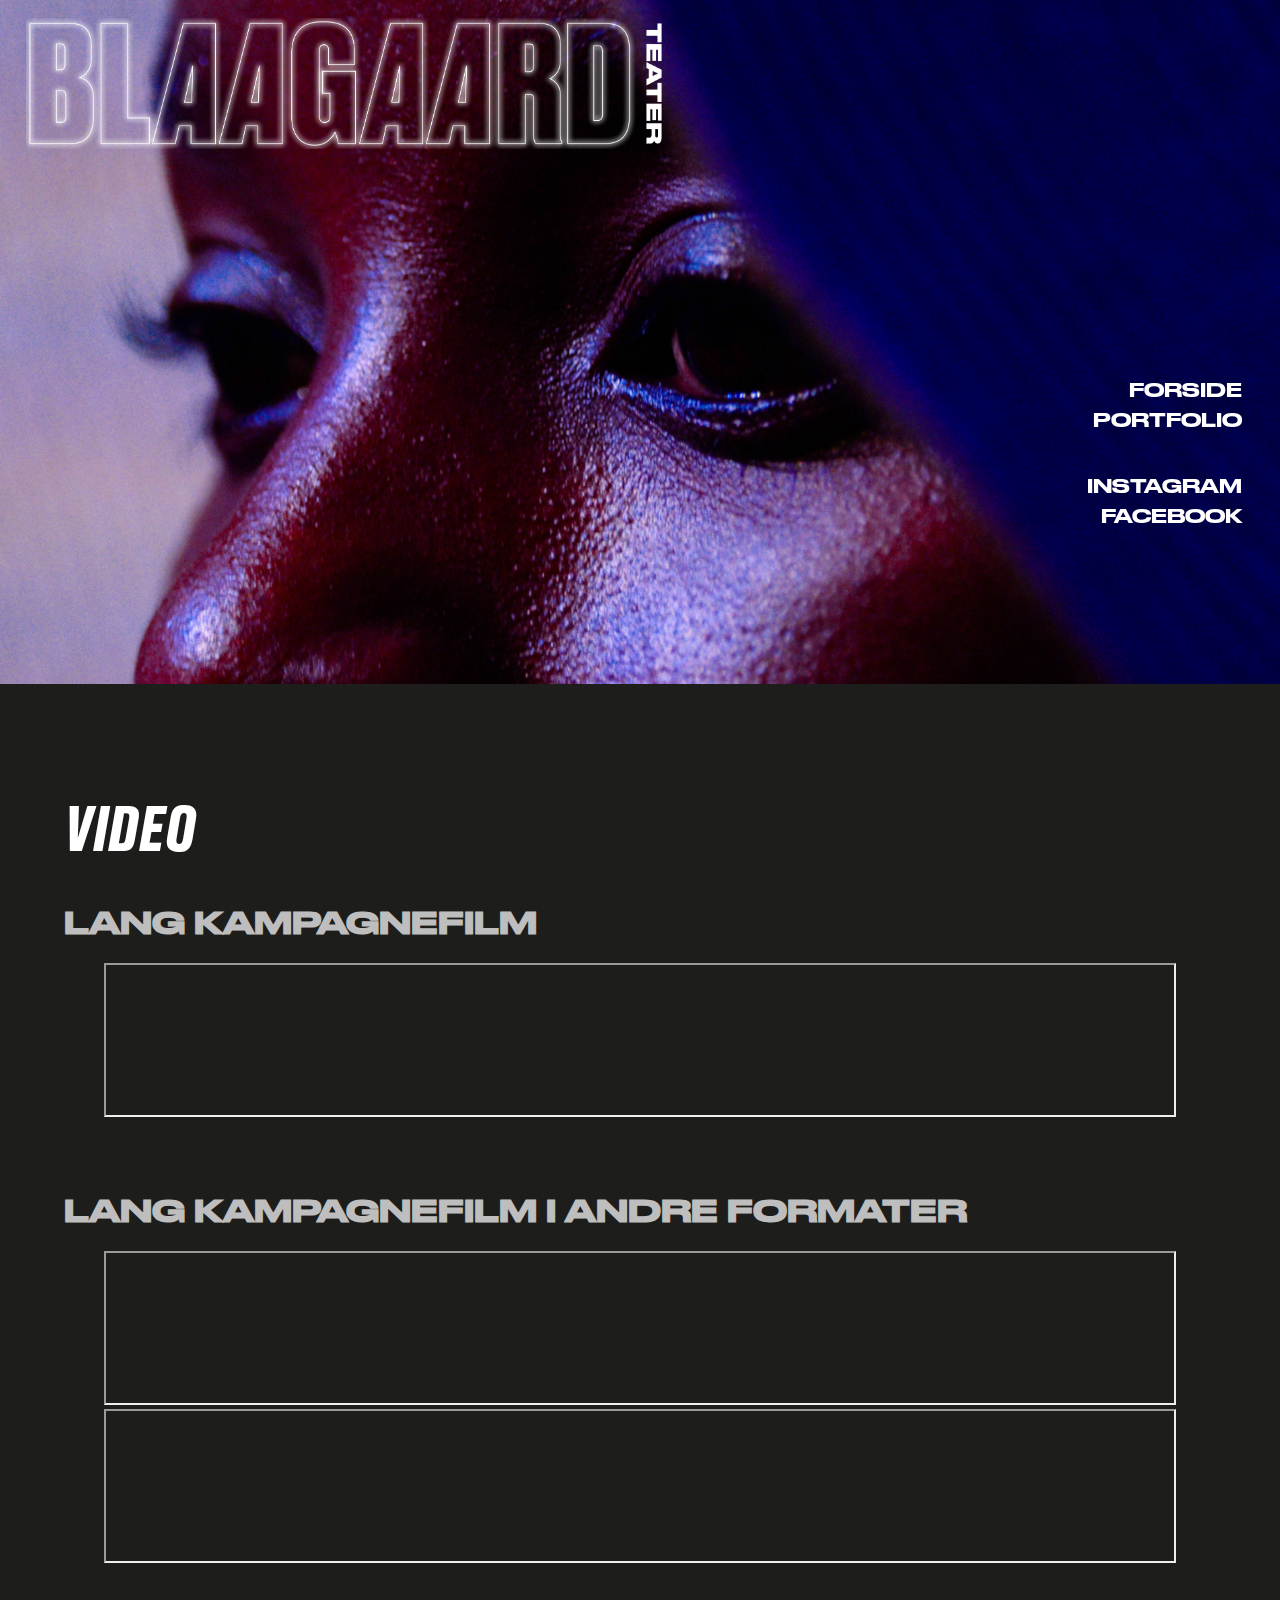
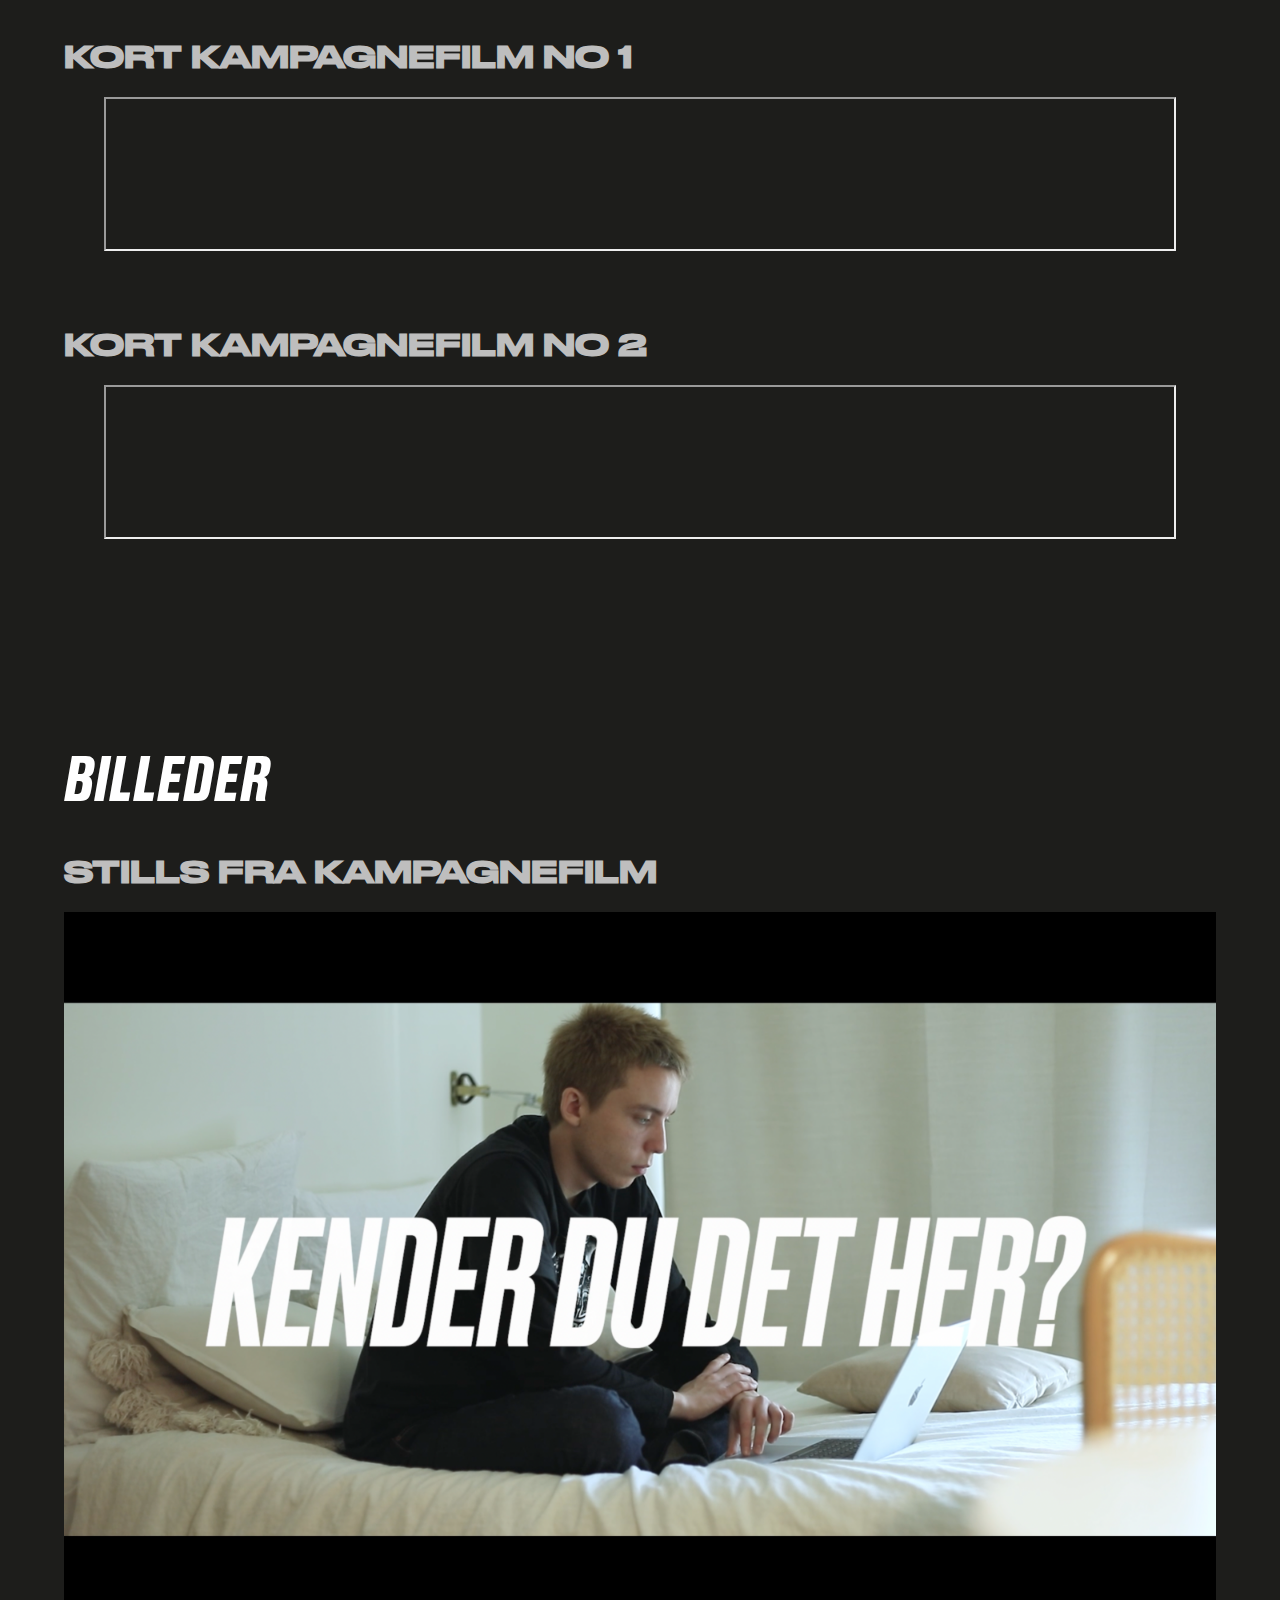
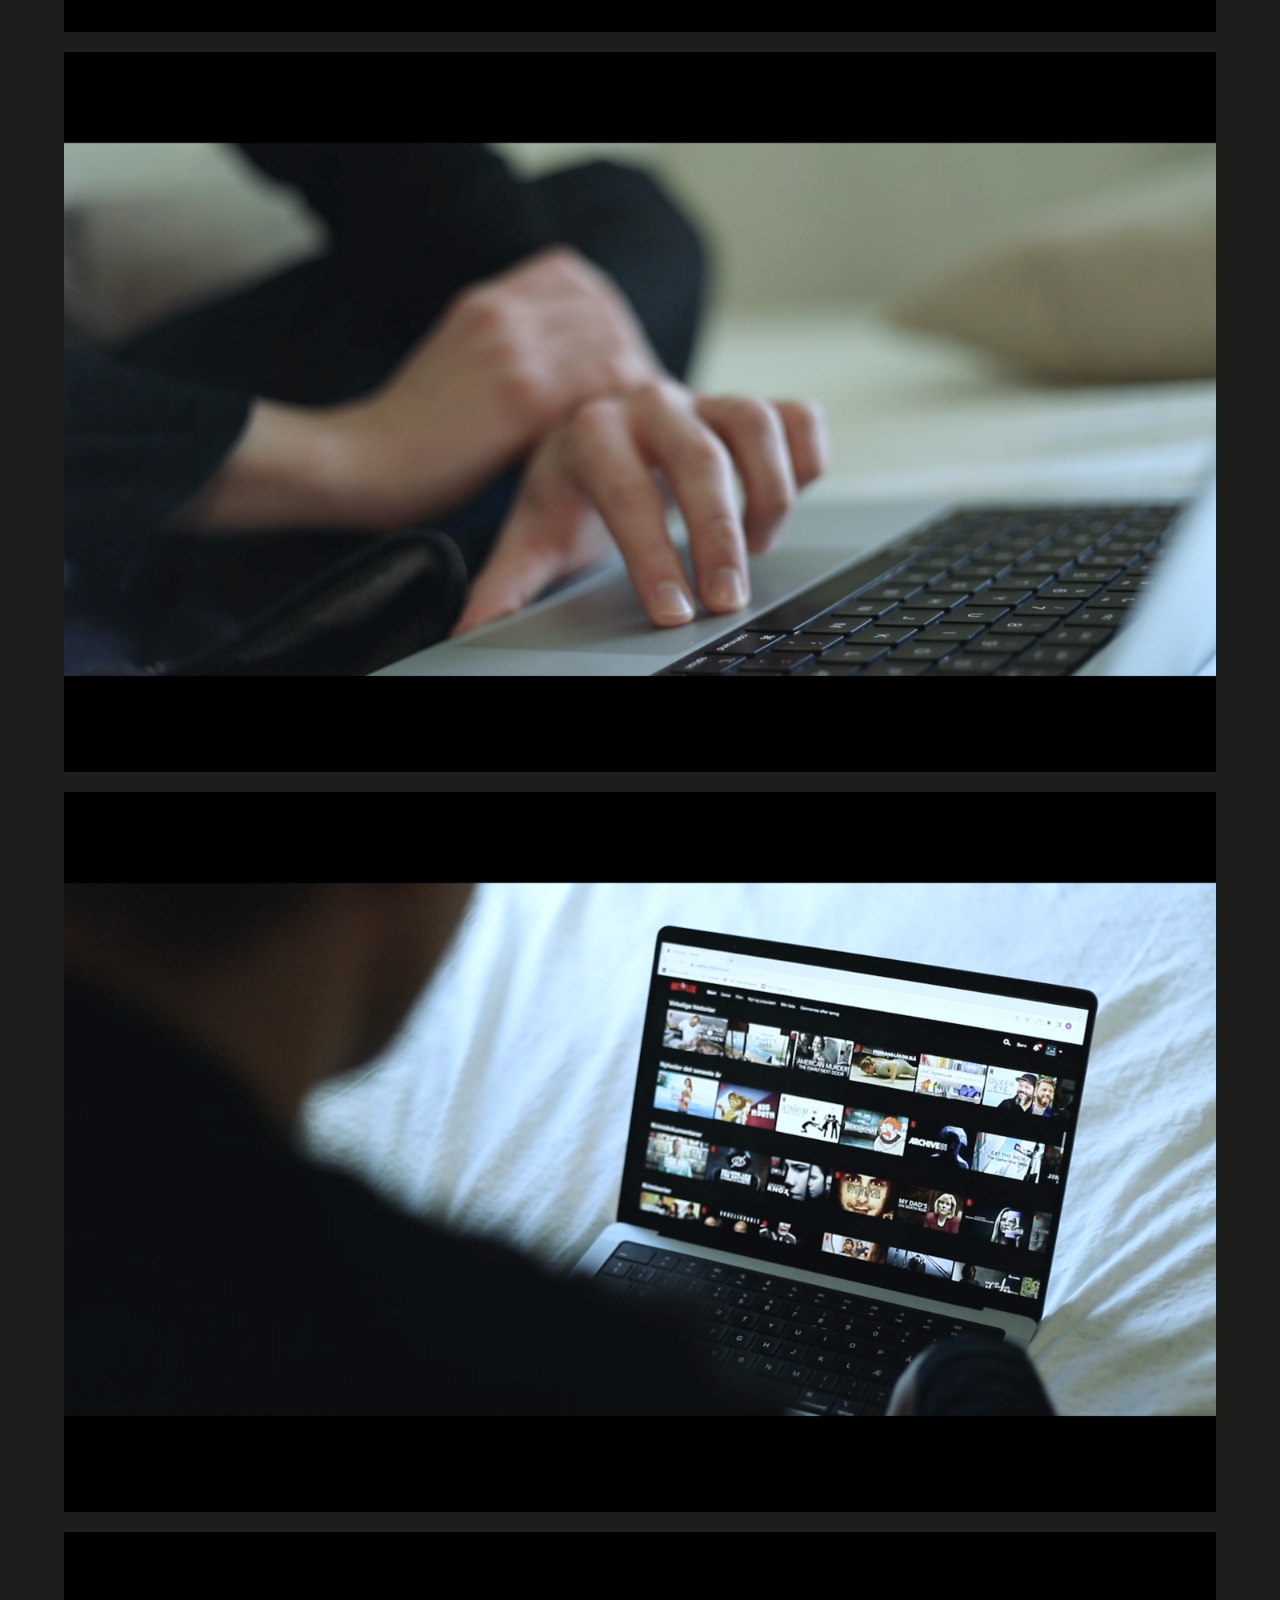
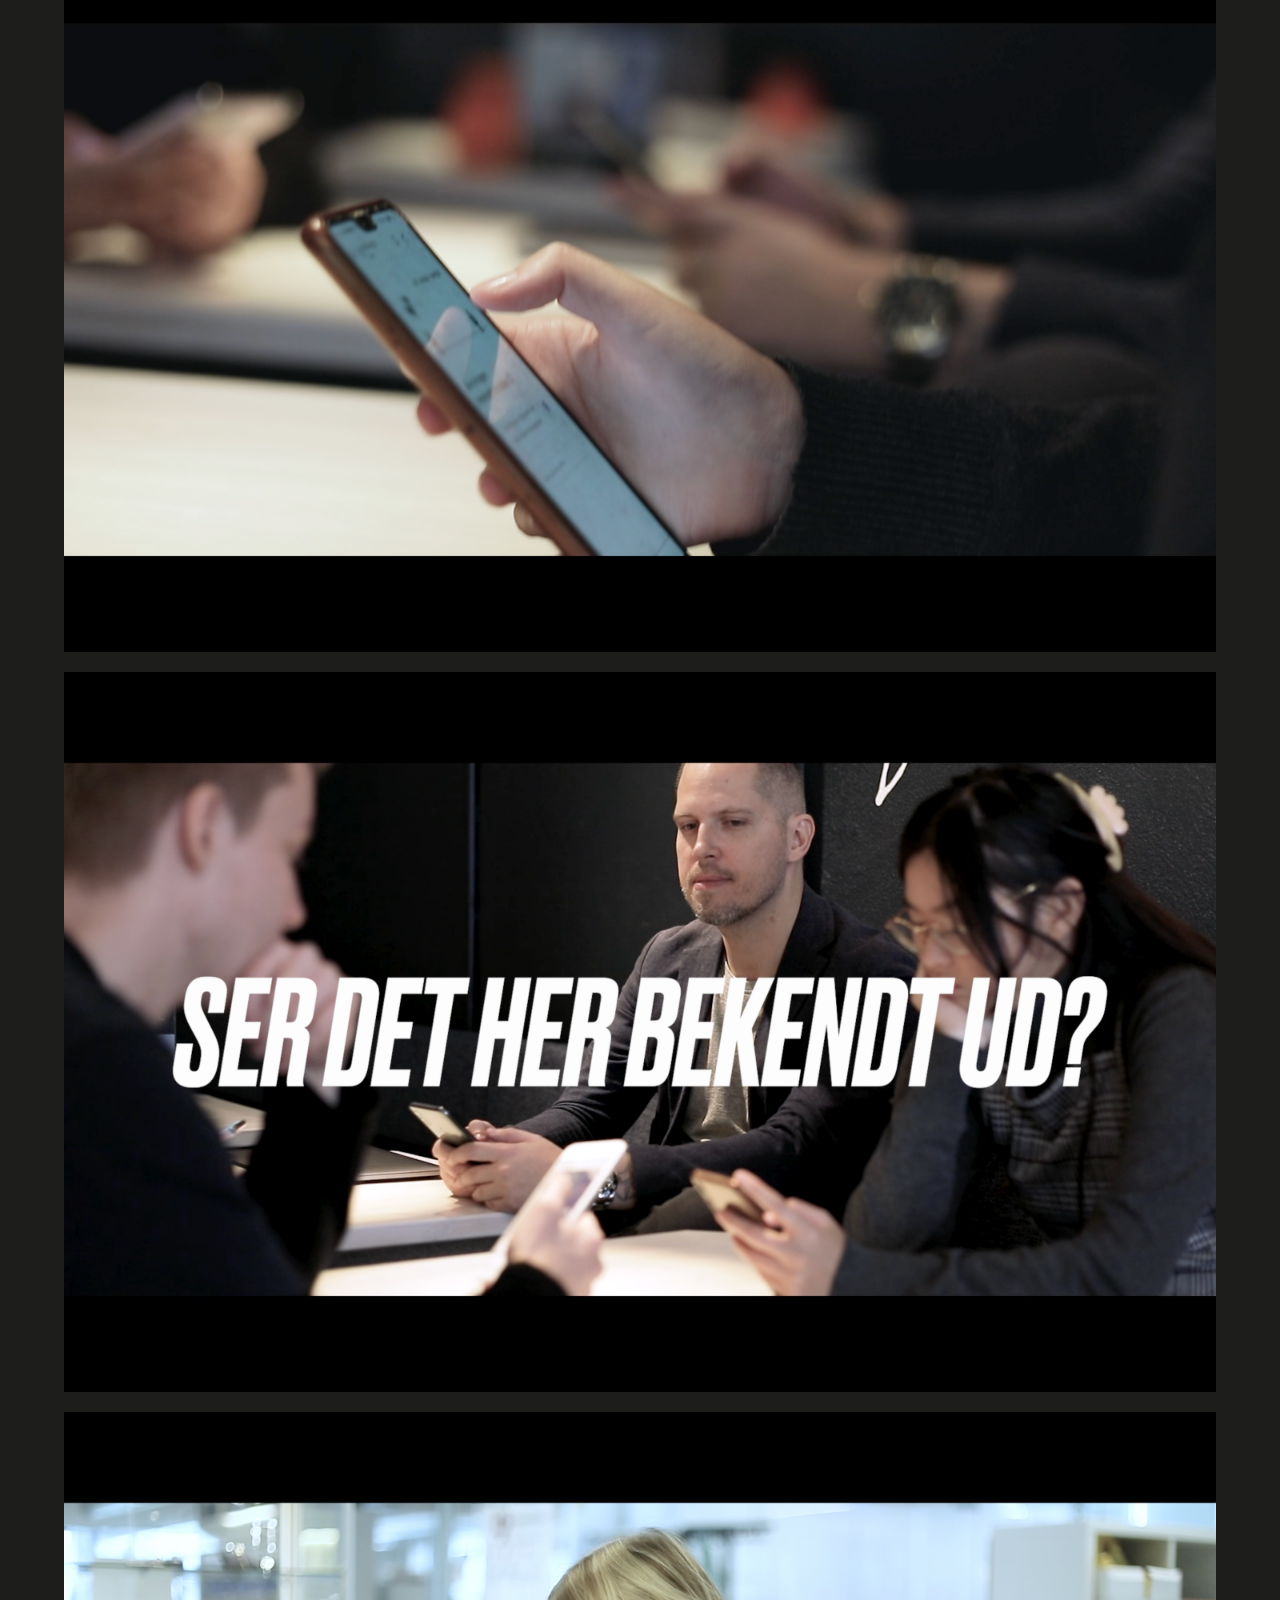
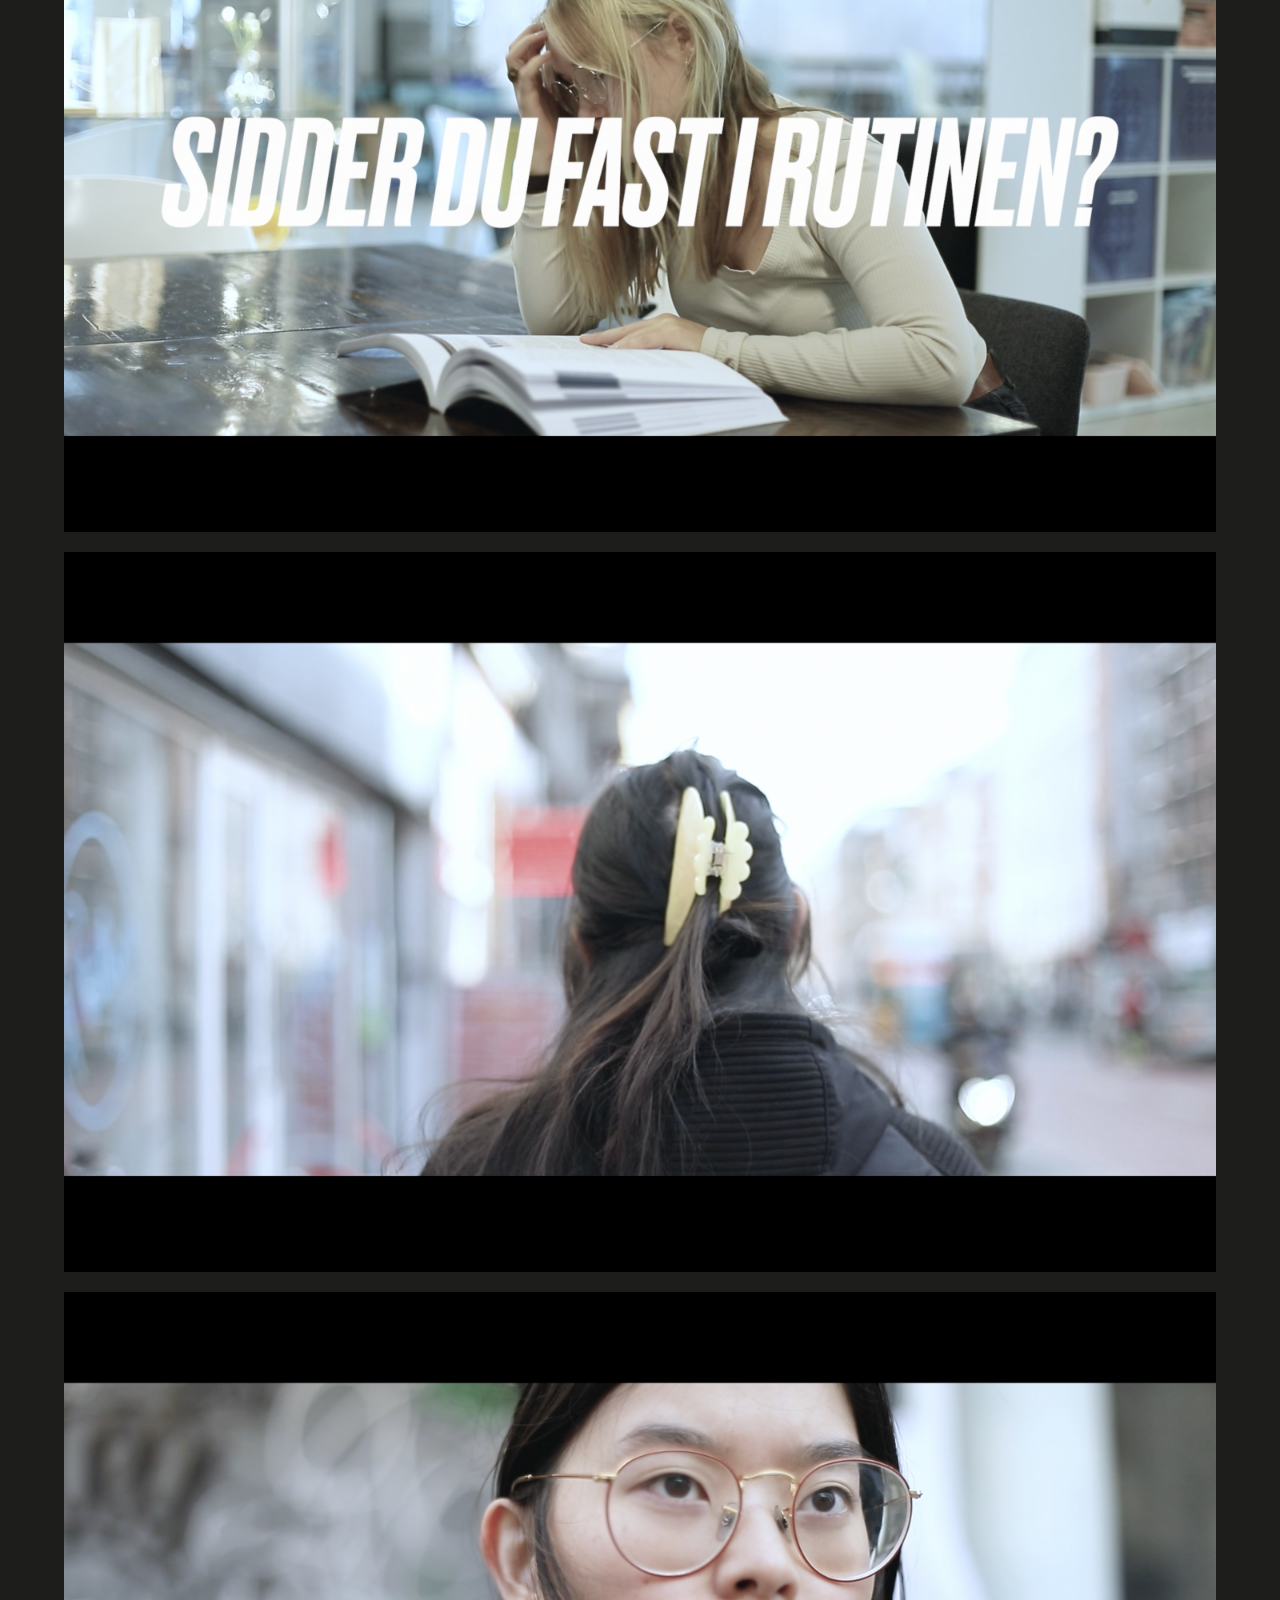
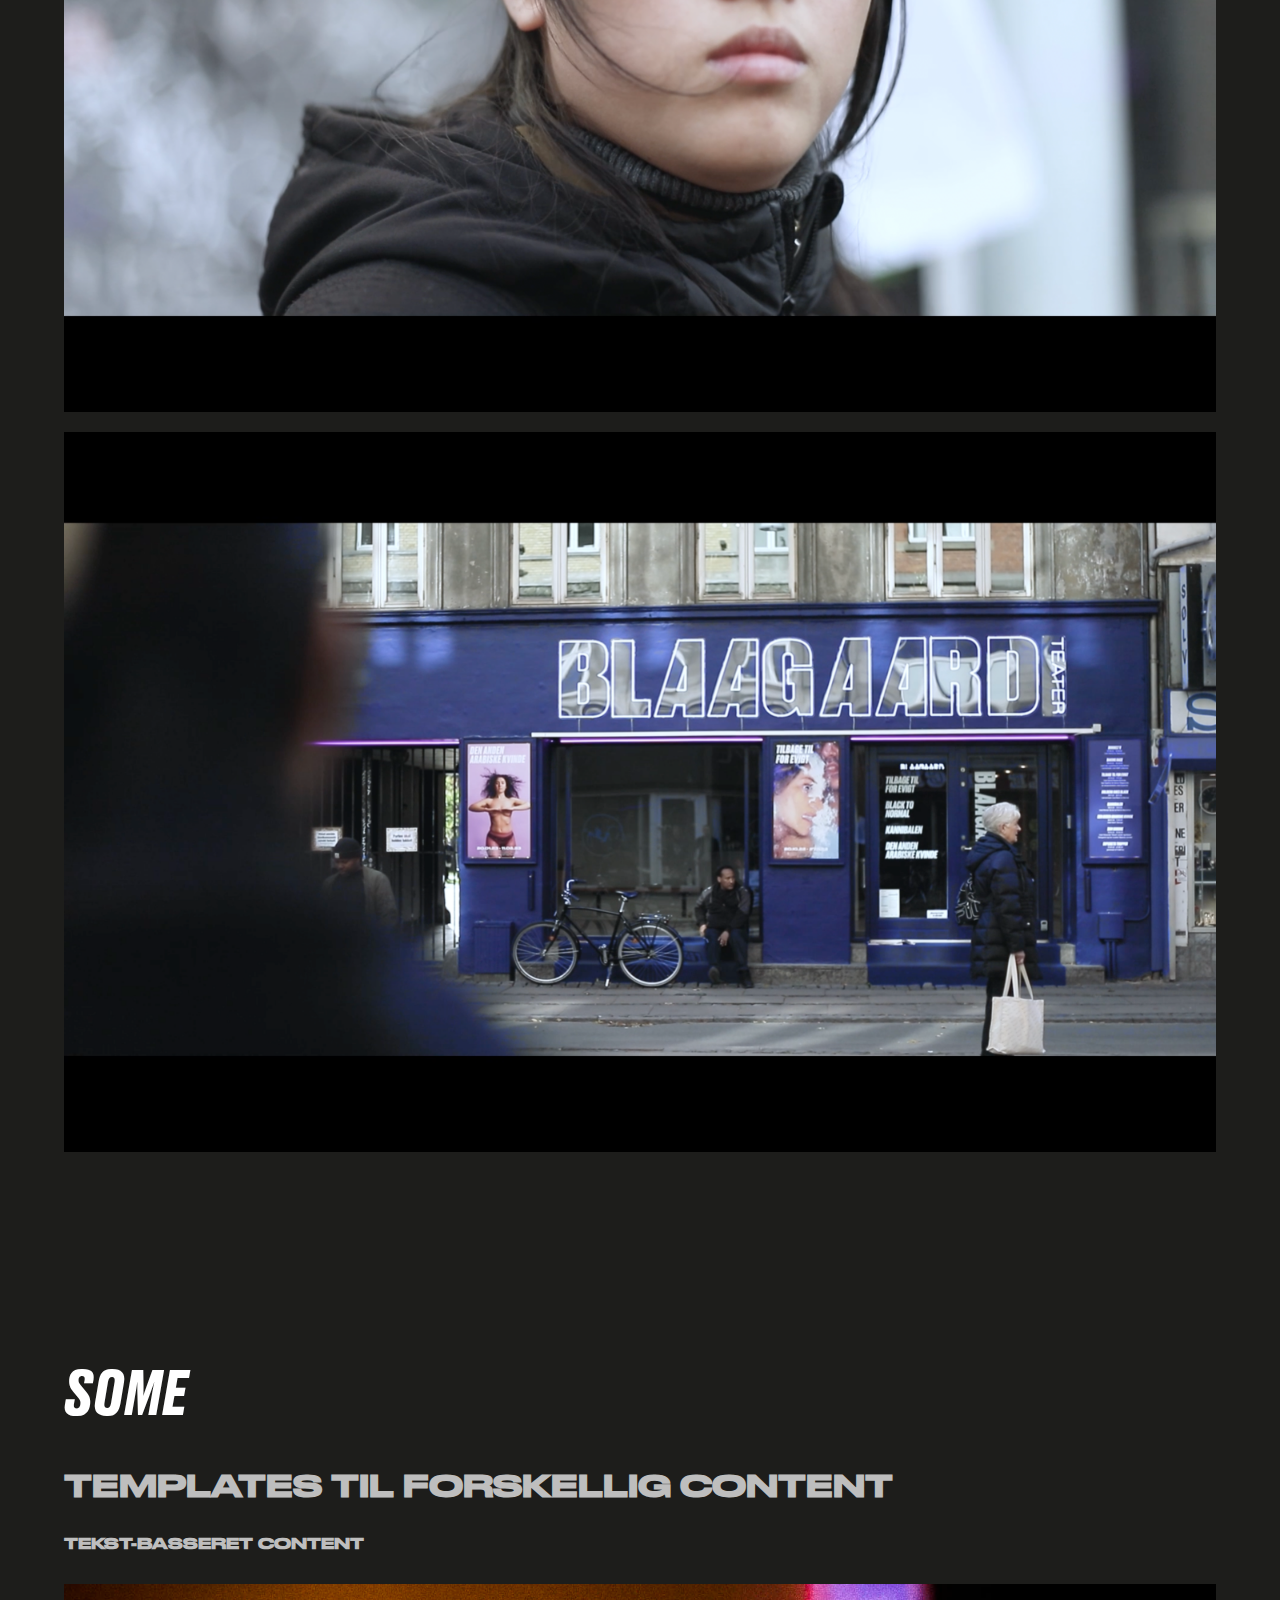
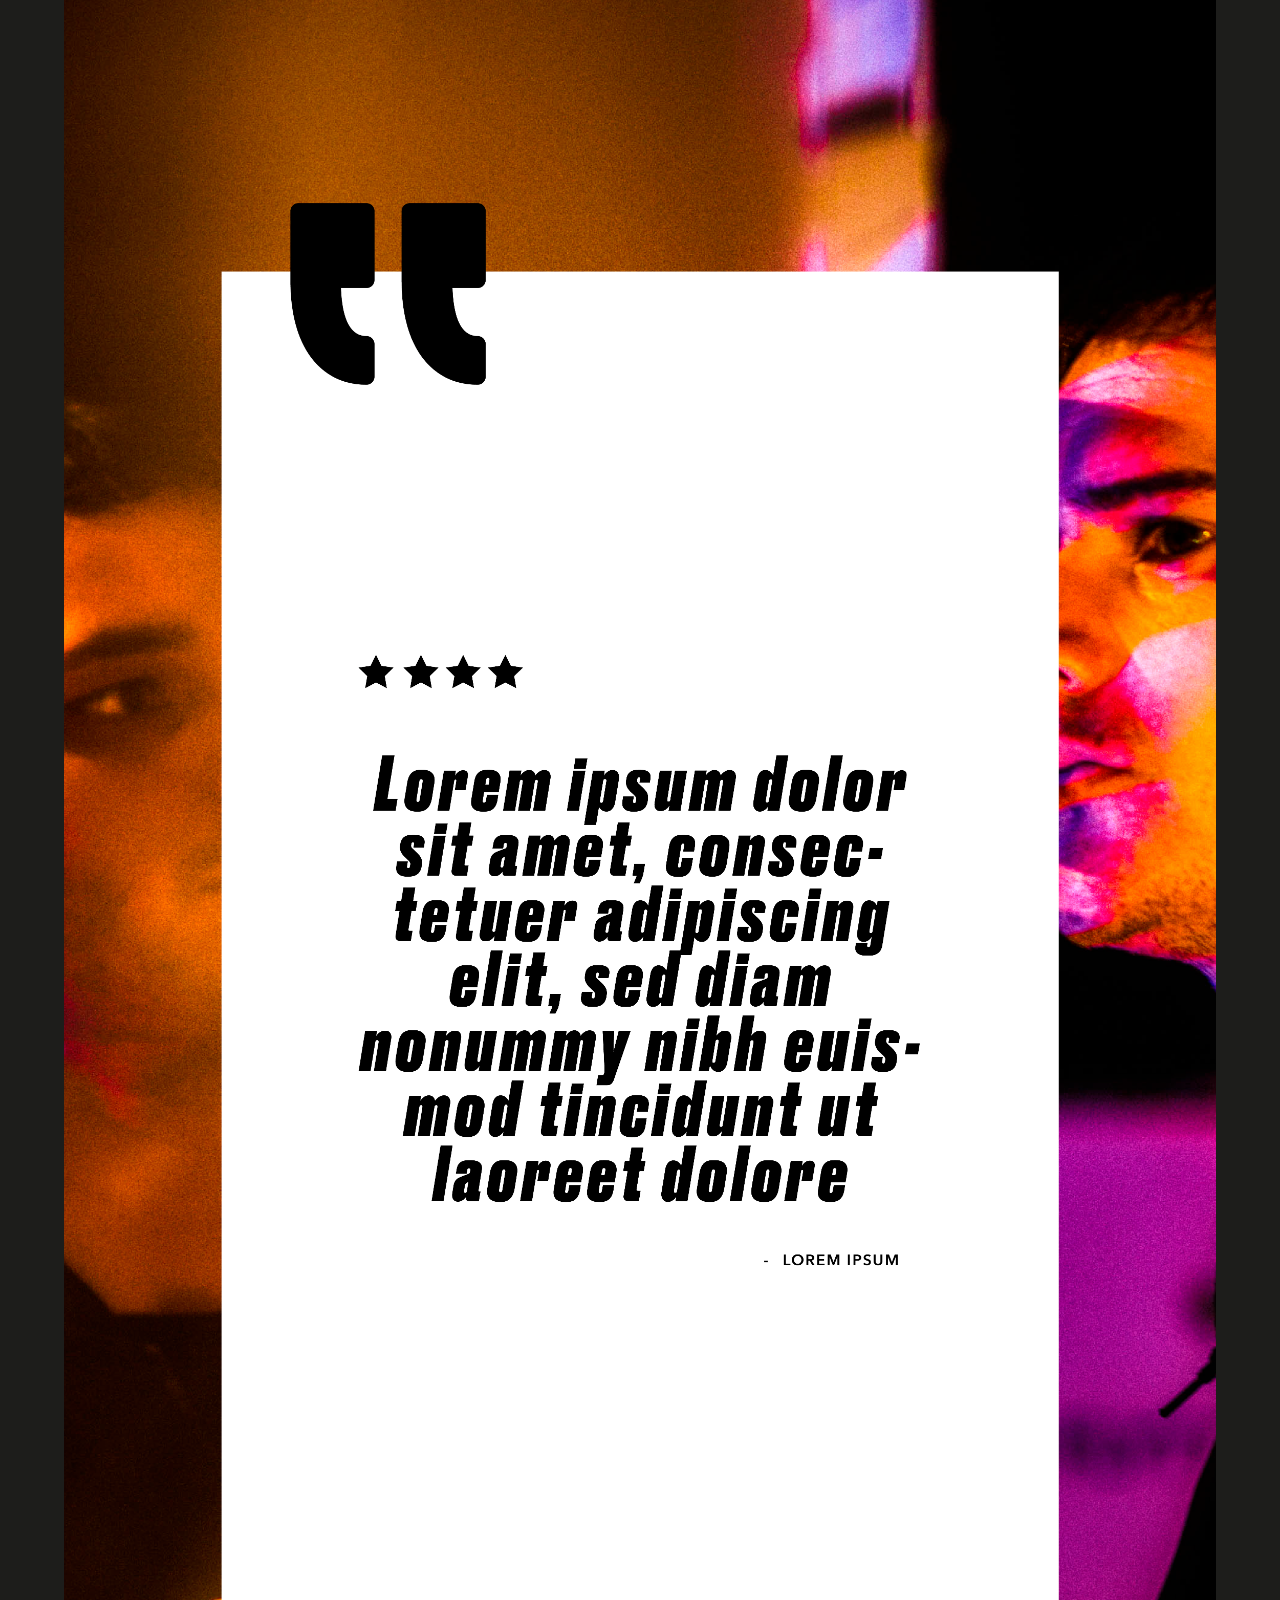
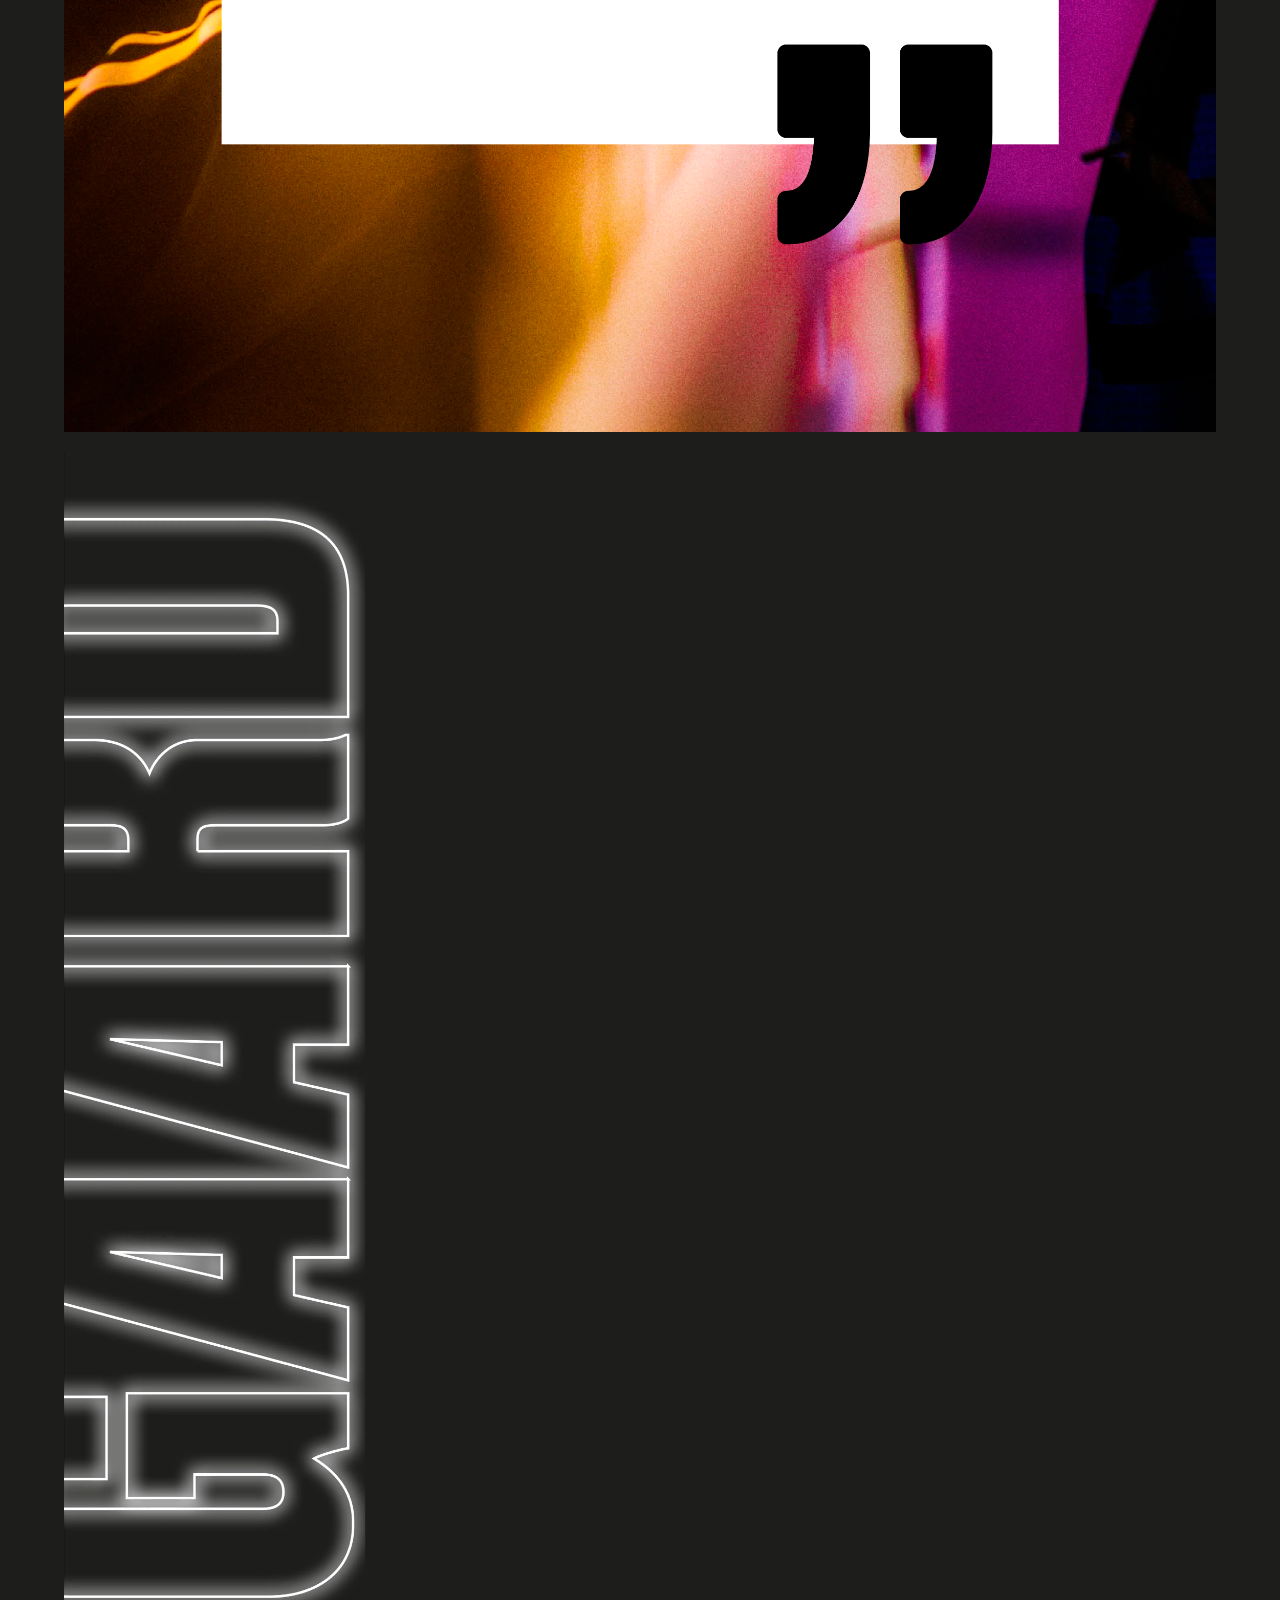
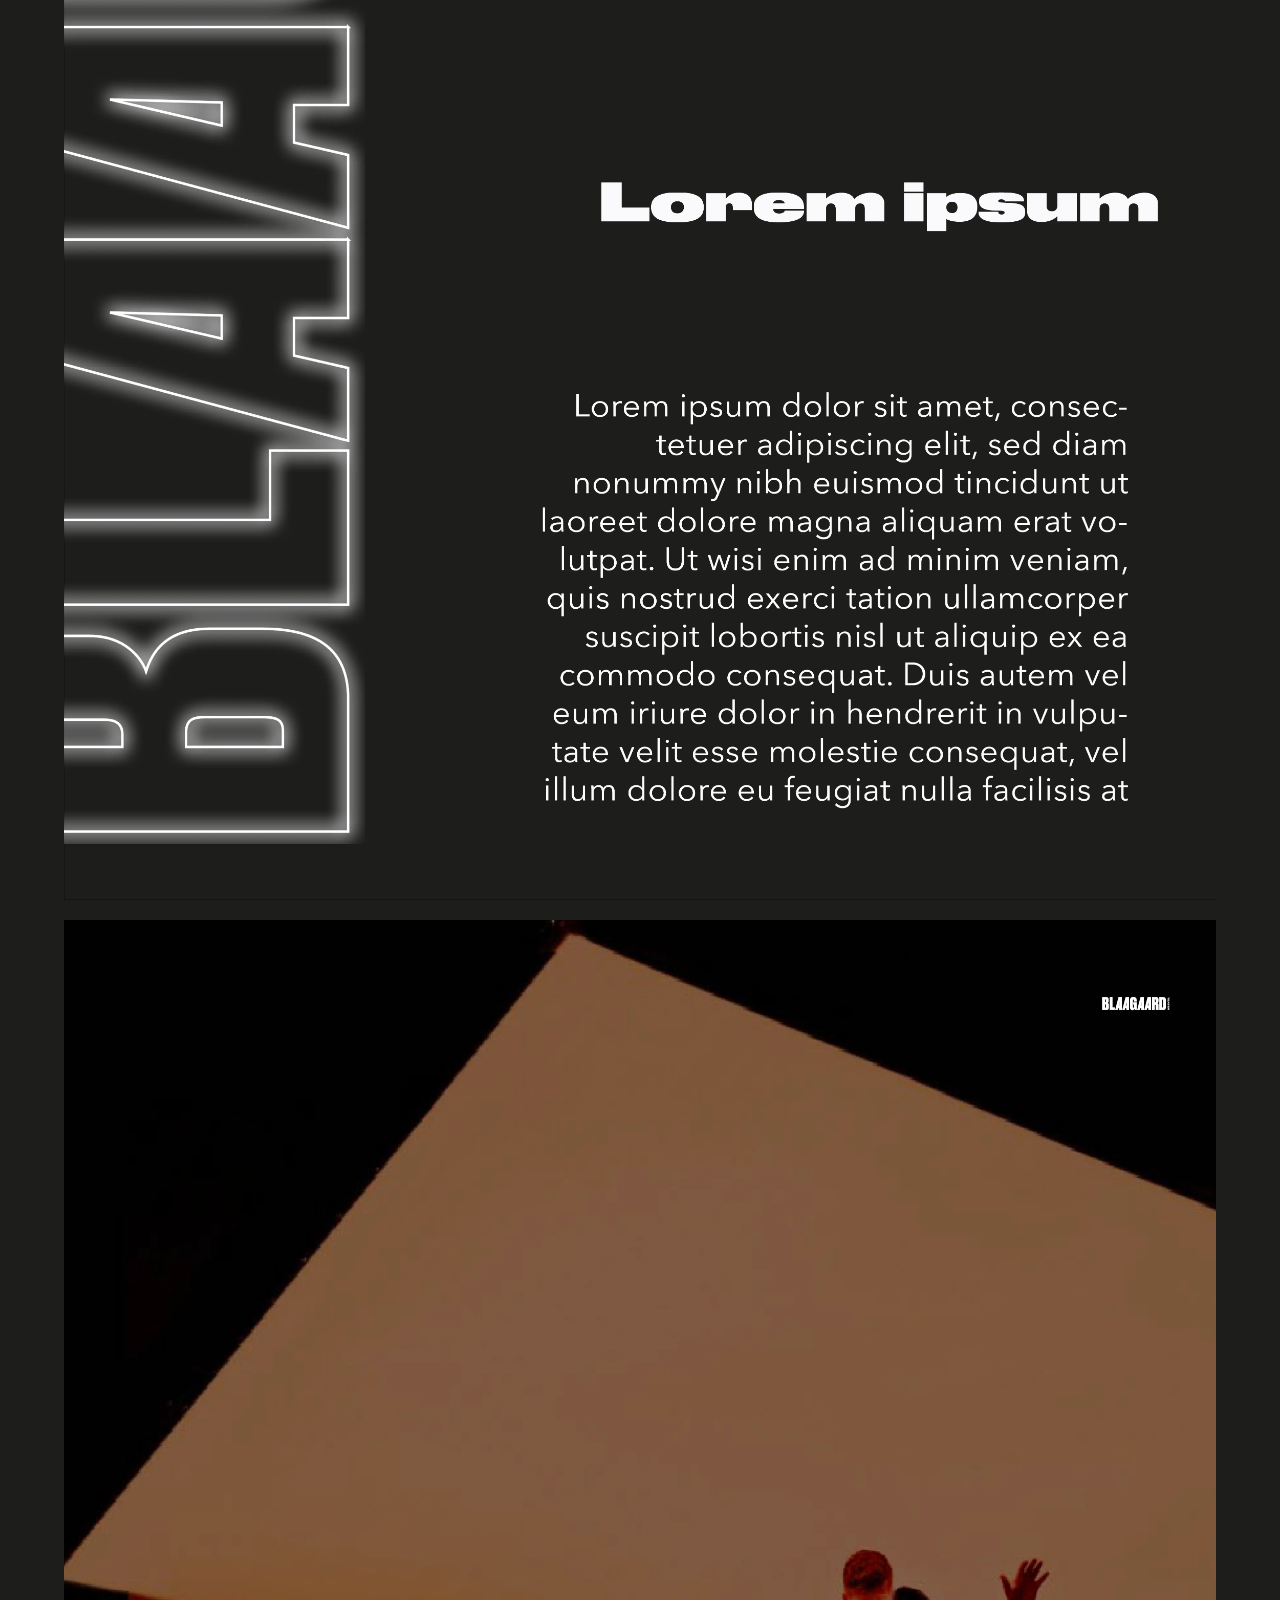
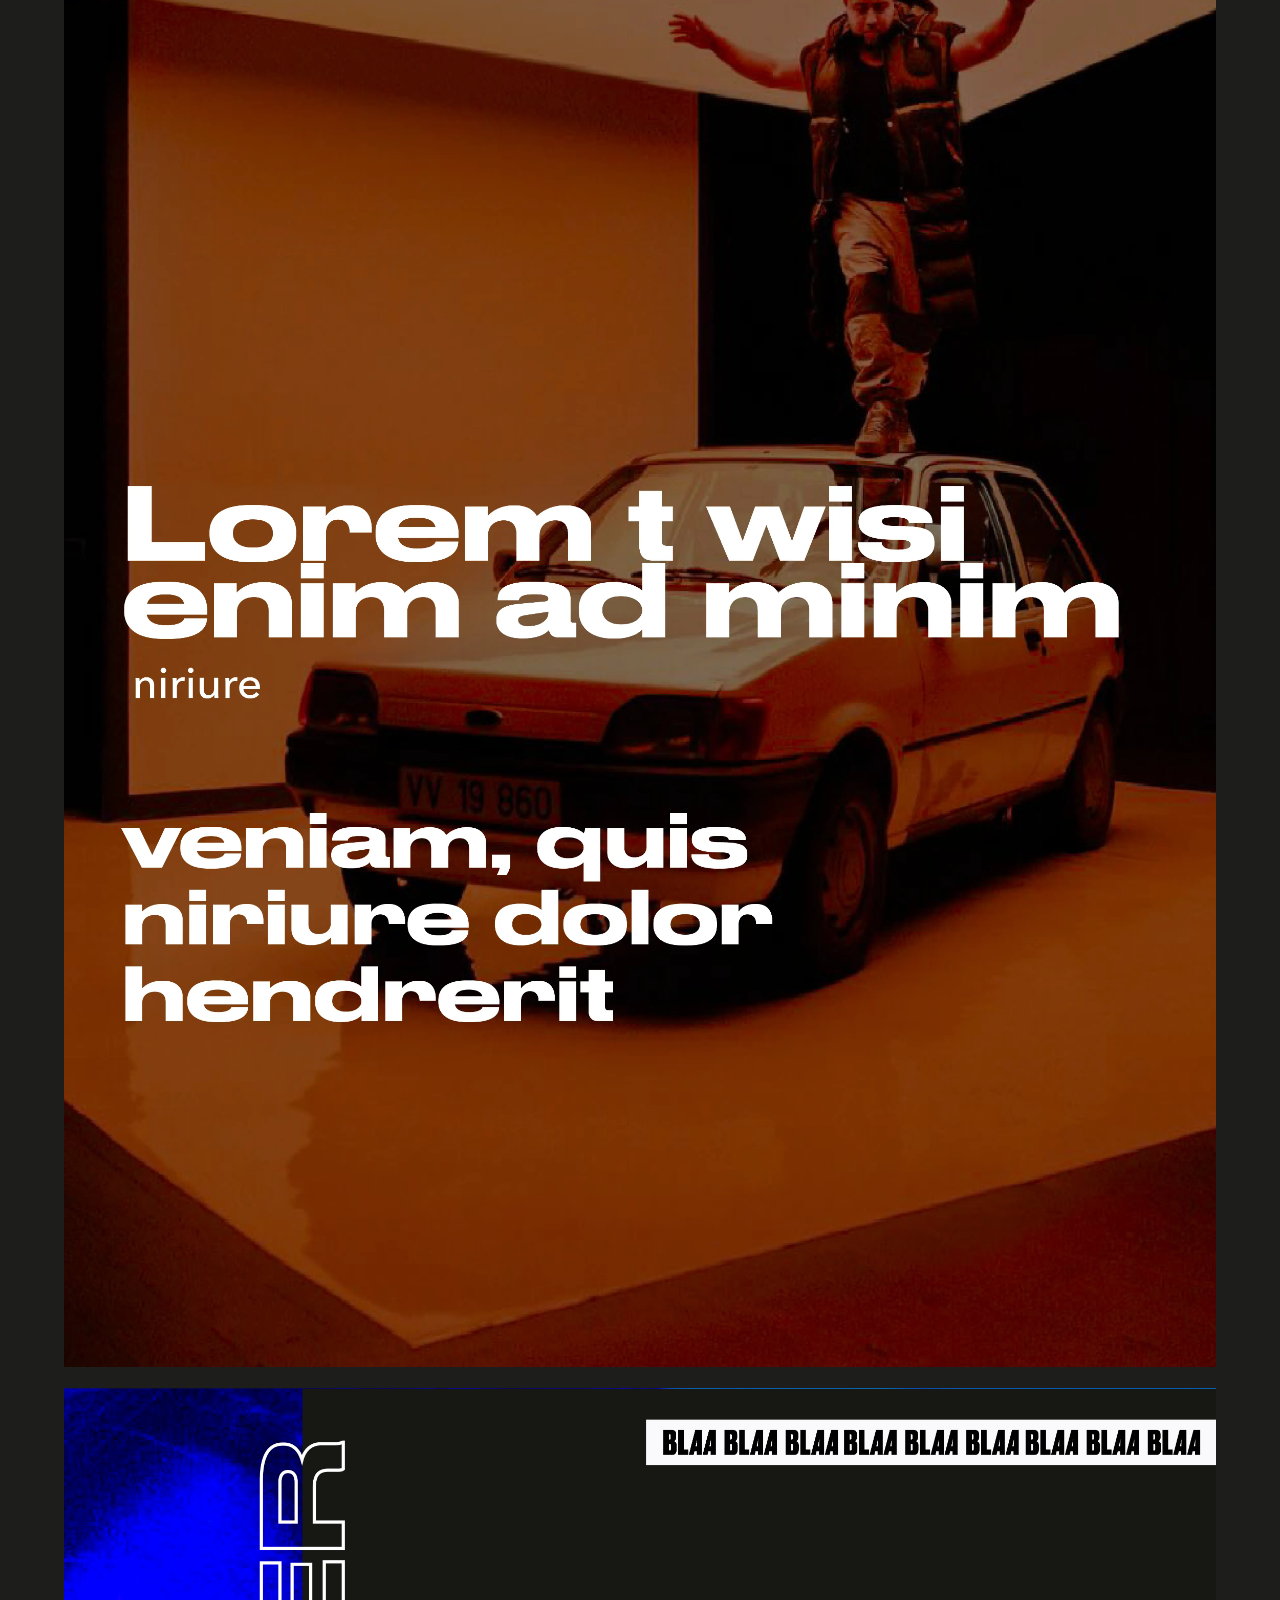
==== commit e44ddb78: "portfolio indsat" ====
--- a/portfolio.html
+++ b/portfolio.html
@@ -7,6 +7,7 @@
     <link rel="stylesheet" href="style.css" />
     <meta name="robots" content="noindex" />
     <link rel="stylesheet" href="style_nav.css">
+    <link rel="stylesheet" href="portfolio_style.css">
     <!-- Title & description -->
     <title>Blaagaard Teater - Landing Page</title>
     <!-- Title & description end -->
@@ -34,62 +35,151 @@
                         </ul>
                     </nav>
             </header>
+        </section>
+        <section id="second_section_portfolio">
             <div class="section_wrapper">
+
+                <h1>VIDEO</h1>
+                <h3>LANG KAMPAGNEFILM</h3>
+                <figure class="kampagnefilm">
+                    <iframe width="100%" height="100%"
+                    src="https://www.youtube.com/embed/BOcv5zR9XmY">
+                    </iframe>
+                </figure>
+                <br>
+                <h3>LANG KAMPAGNEFILM I ANDRE FORMATER </h3>
+
+                <figure class="kampagnefilm_formater">
+                    <iframe width="100%" height="100%"
+                    src="https://www.youtube.com/embed/QXWQ8JlSmDc">
+                    </iframe>
+
+                    <iframe width="100%" height="100%"
+                    src="https://www.youtube.com/embed/cqSHex33I38">
+                    </iframe>
+                </figure>
+
+                <br>
+                <h3>KORT KAMPAGNEFILM NO 1</h3>
+                <figure class="kampagnefilm">
+                    <iframe width="100%" height="100%"
+                    src="https://www.youtube.com/embed/lp_J5E2DmBw">
+                    </iframe>
+
+                </figure>
+                <br>
+                <h3>KORT KAMPAGNEFILM NO 2</h3>
+                <figure class="kampagnefilm">
+                    <iframe width="100%" height="100%"
+                    src="https://www.youtube.com/embed/kHni8fY97js">
+                    </iframe>
+                </figure>
+            </div>
+
+        </section>
+
+        <section id="third_section_portfolio">   
+            <div class="section_wrapper">
+
+                <h1>BILLEDER</h1>
+                <h3>STILLS FRA KAMPAGNEFILM</h3>
+                <div class="content_container_stills">
+                    <img src="/images/stills_kampagnefilm_1.webp" alt="">
+                    <img src="/images/stills_kampagnefilm_2.webp" alt="">
+                    <img src="/images/stills_kampagnefilm_3.webp" alt="">
+                    <img src="/images/stills_kampagnefilm_4.webp" alt="">
+                    <img src="/images/stills_kampagnefilm_5.webp" alt="">
+                    <img src="/images/stills_kampagnefilm_6.webp" alt="">
+                    <img src="/images/stills_kampagnefilm_7.webp" alt="">
+                    <img src="/images/stills_kampagnefilm_8.webp" alt="">
+                    <img src="/images/stills_kampagnefilm_9.webp" alt="">
+                </div>
             </div>
         </section>
-        <section id="second_section">
+
+        <section id="fourth_section_portfolio">
             <div class="section_wrapper">
-                <h2>Mere end bare et teater</h2>
-                <h3>Vores konceptoh yeah</h3>
-                <p>
-                    Blaagaard Teater er et teater, som skiller sig ud. Blaagaard Teater ønsker at nå ud til det unge
-                    publikum på Nørrebro, og samtidig skabe et fællesskab omkring teatret.
-                    Konceptet som vi har udviklet til Blaagaard Teater tager netop udgangspunkt i det fællesskab både
-                    Blaagaard, og de unge søger efter. <br><br>Fællesskab og diversitet er nøgleord, som beskriver
-                    Blaagaards værdier og ønsker for deres udvikling som teater i byen.
-                    Fællesskabet skal være tilgængeligt på den fysiske lokation på Nørrebro, men skal også være online
-                    på sociale medier. På de sociale medier vil der stadig blive delt opslag omhandlende kommende
-                    forestillinger, men der vil også blive lagt vægt på at bygge et fællesskab op sammen med publikum.
-                    <br><br>Vi vil vise at Blaagaard er mere end blot et teater, og vi vil nå ud til publikum, der hvor
-                    de er!
-                </p>
 
+                <h1>SoMe</h1>
+                <h3>TEMPLATES TIL FORSKELLIG CONTENT</h3>
+                <h4>TEKST-BASSERET CONTENT</h4>
+                <div class="content_container_textbased">
+                    <img src="/images/textbasseret_høj1.webp" alt="">
+                    <img src="/images/textbasseret_høj2.webp" alt="">
+                    <img src="/images/textbasseret_høj3.webp" alt="">
+                    <img src="/images/textbasseret_høj4.webp" alt="">
+    
+                    <img src="/images/textbasseret_kva1.webp" alt="">
+                    <img src="/images/textbasseret_kva2.webp" alt="">
+                    <img src="/images/textbasseret_kva3.webp" alt="">
+                    <img src="/images/textbasseret_kva4.webp" alt="">
+
+                </div>
             </div>
         </section>
-        <section id="third_section">
+ 
+        <section id="fifth_section_portfolio">
             <div class="section_wrapper">
-                <h1>Social Media</h1>
-                <button>Se mere her!</button>
+
+                <h4>VIDEO-BASSERET CONTENT</h4>
+                <div class="content_container_videobased">
+                    <img src="/images/videobasseret_høj1.webp" alt="">
+                    <img src="/images/videobasseret_høj2.webp" alt="">
+                    <img src="/images/videobasseret_høj3.webp" alt="">
+                    <img src="/images/videobasseret_høj_4.webp" alt="">
+
+                    <img src="/images/videobasseret_kva1.webp" alt="">
+                    <img src="/images/videobasseret_kva2.webp" alt="">
+                    <img src="/images/videobasseret_kva3.webp" alt="">
+                    <img src="/images/videobasseret_kva4.webp" alt="">
+
+                </div>
             </div>
         </section>
-        <section id="fourth_section">
+
+        <section id="sixth_section_portfolio">
             <div class="section_wrapper">
-                <h2>Hvilket stykke passer til dig?</h2>
-                <h3>Hvilket emne interesserer du dig mest for?</h3>
-                <img id="quiz_img" src="./images/test.png" alt="">
-                <button>Tag testen her</button>
+
+                <h4>BILLEDE-BASSERET CONTENT</h4>
+                <div class="content_container_billedebased">
+                    <img src="/images/billedbasseret_høj1.webp" alt="">
+                    <img src="/images/billedbasseret_høj2.webp" alt="">
+                    <img src="/images/billedbasseret_høj3.webp" alt="">
+                    <img src="/images/billedbasseret_høj_4.webp" alt="">
+
+                    <img src="/images/billedbasseret_kva1.webp" alt="">
+                    <img src="/images/billedbasseret_kva2.webp" alt="">
+                    <img src="/images/billedbasseret_kva3.webp" alt="">
+                    <img src="/images/billedbasseret_kva_4.webp" alt="">
+
+                </div>
+            </div>
+
+        </section>
+
+        <section id="seventht_section_portfolio">
+            <div class="section_wrapper">
+
+                <h3>MOCKUPS</h3>
+                <div class="content_container_mockup">
+                    <img src="/images/instafeed.webp" alt="">
+                    <img src="/images/post.webp" alt="">
+                    <img src="/images/instastory.webp" alt="">
+    
+                    <img src="/images/instafeed_billede.webp" alt="">
+                    <img src="/images/post_billede.webp" alt="">
+                    <img src="/images/instastory_billede.webp" alt="">
+                </div>
             </div>
         </section>
-        <section id="fifth_section">
-            <div class="section_wrapper">
-                <h1>Bliv en del af noget stort</h1>
-                <h3>Vores events</h3>
-                <p>Her hos Blaagaard Teater afholder vi forskellige events, og vi håber meget på, at du har lyst til at deltage.  Vores eventkalender kan ses nedenfor, hvor du også kan tilmelde dig.
-                </p>
-            </div>
-        </section>
-        <section id="sixth_section">
-            <div class="section_wrapper">
-                <h2>Kalender</h2>
-                <h3>Uge 48</h3>
-                <picture>
-                    <source media="(min-width: 899px)" srcset="./images/kalender_desktop.png">
-                    <img src="./images/kalender_mobile.png" alt="kalender_mobile">
-                </picture>
 
-                <button>Tilmeld dig her</button>
-            </div>
-        </section>
+
+
+
+
+
+
+
     </main>
     <footer>
         <div class="section_wrapper">
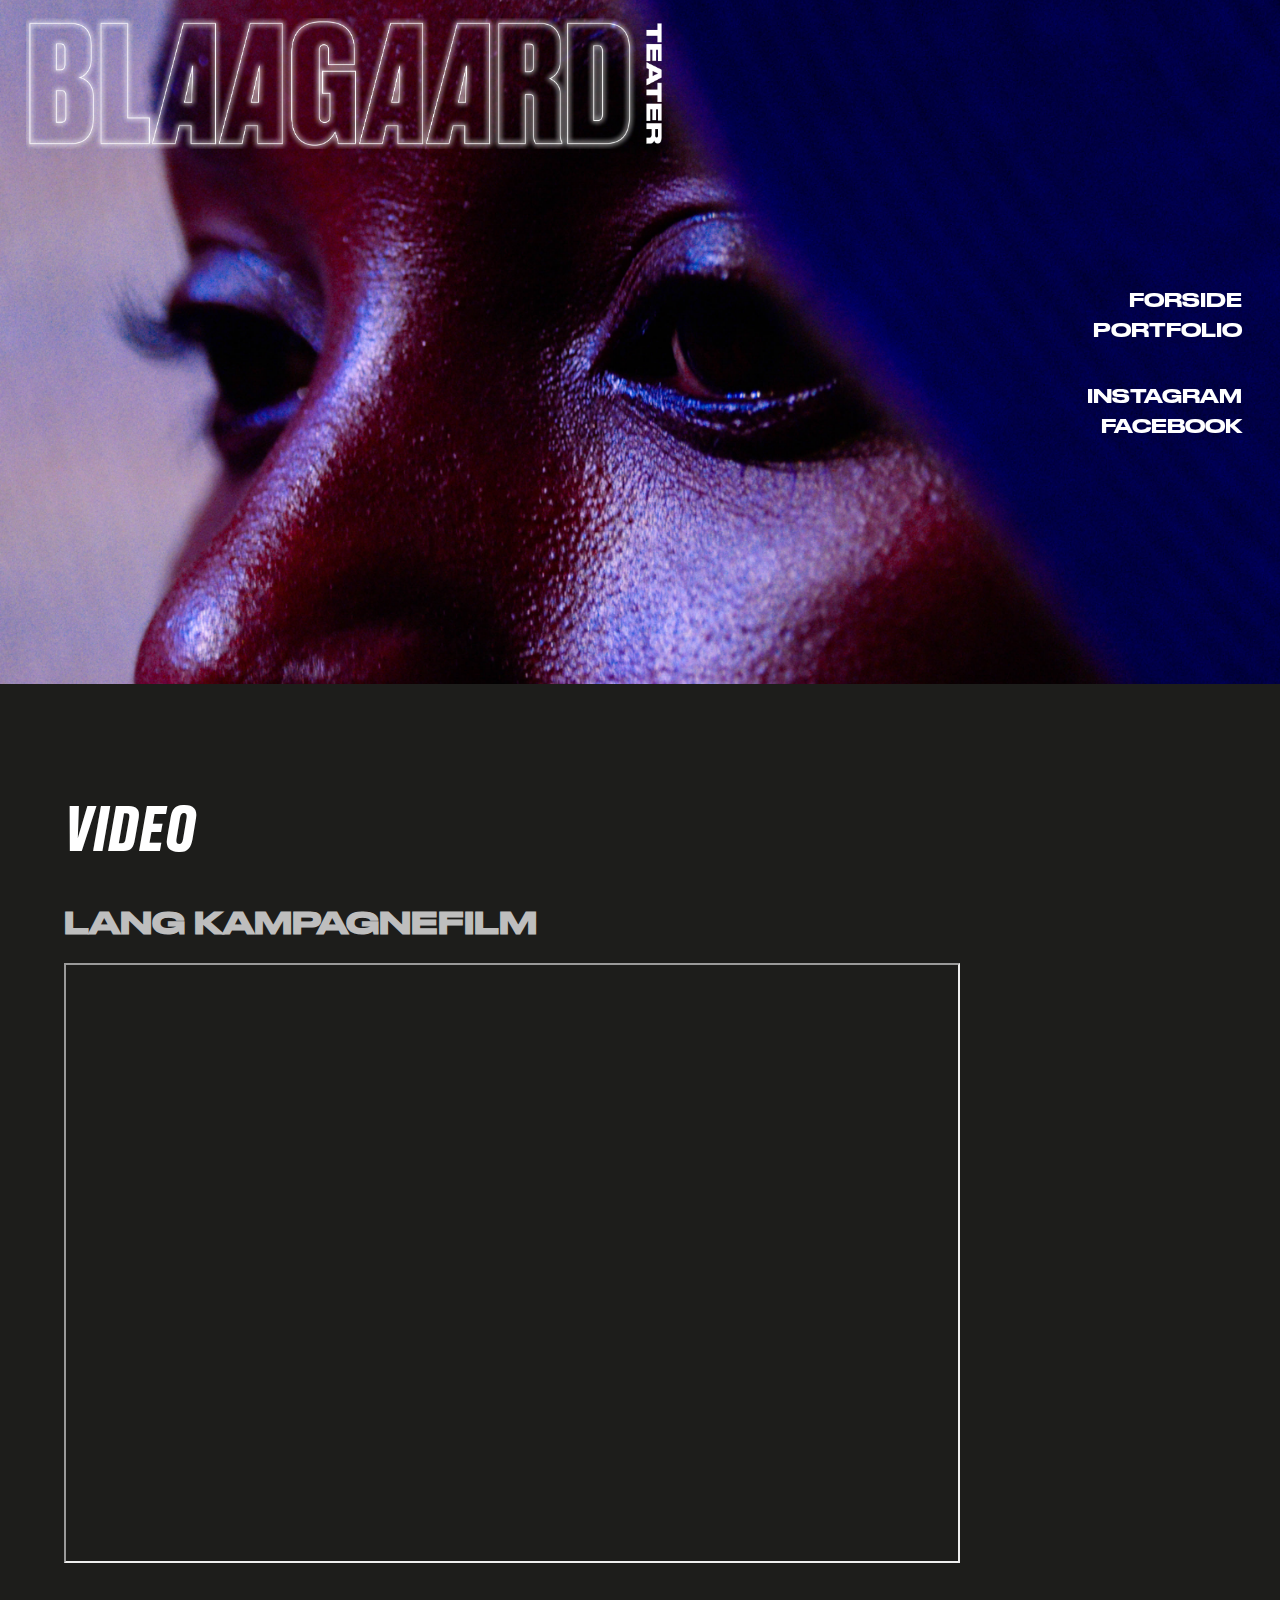
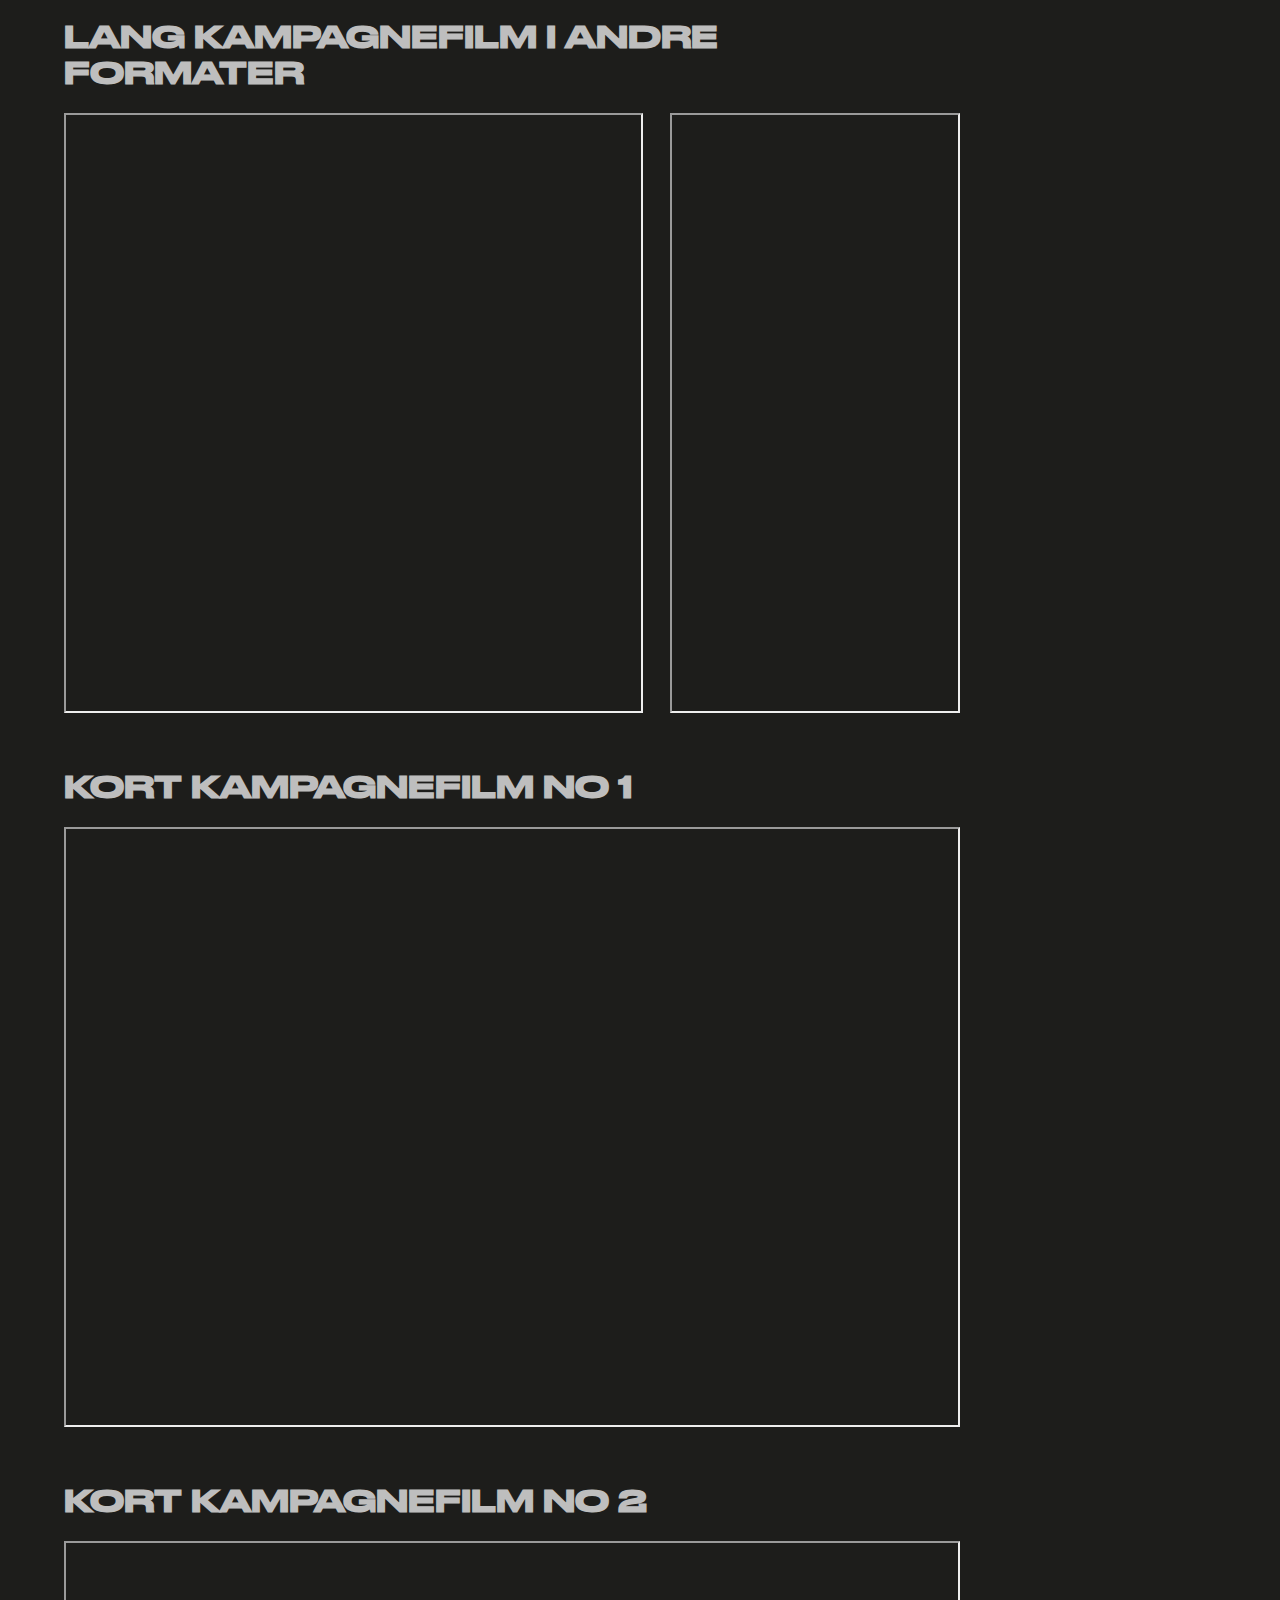
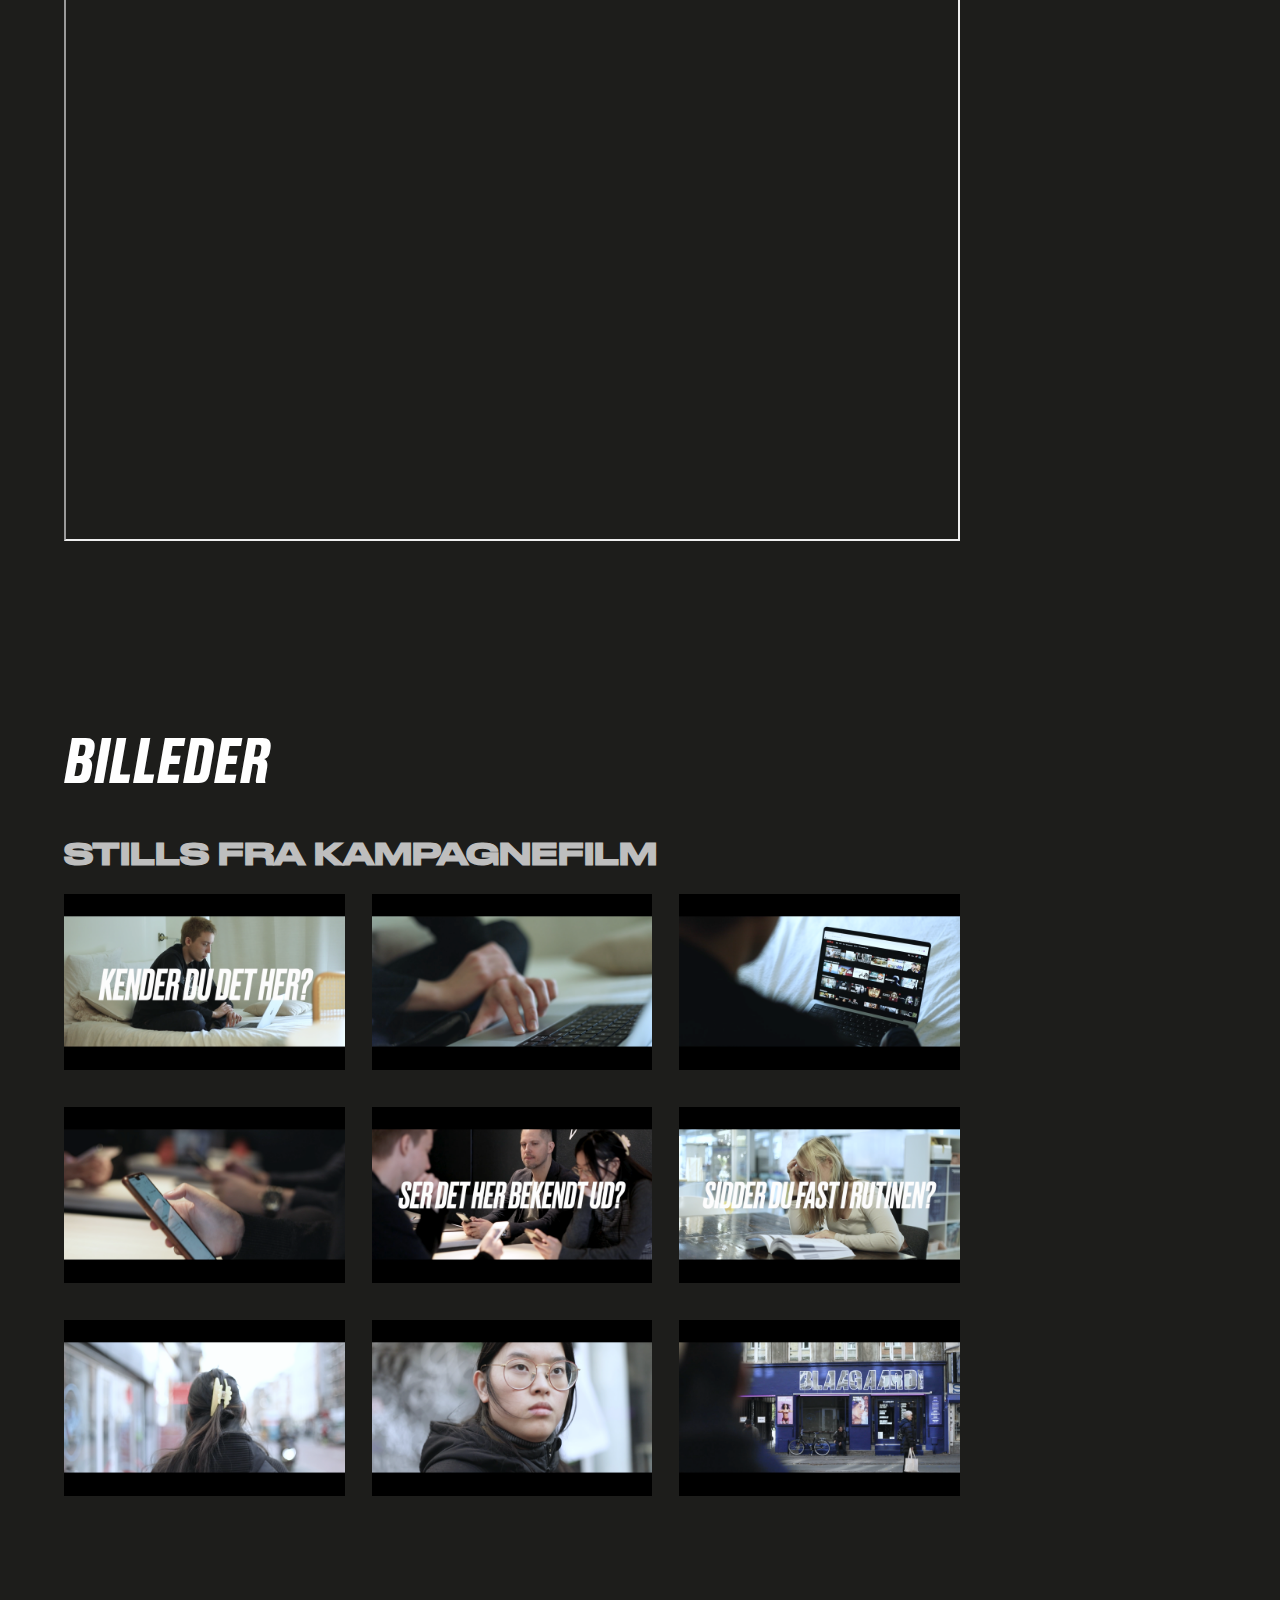
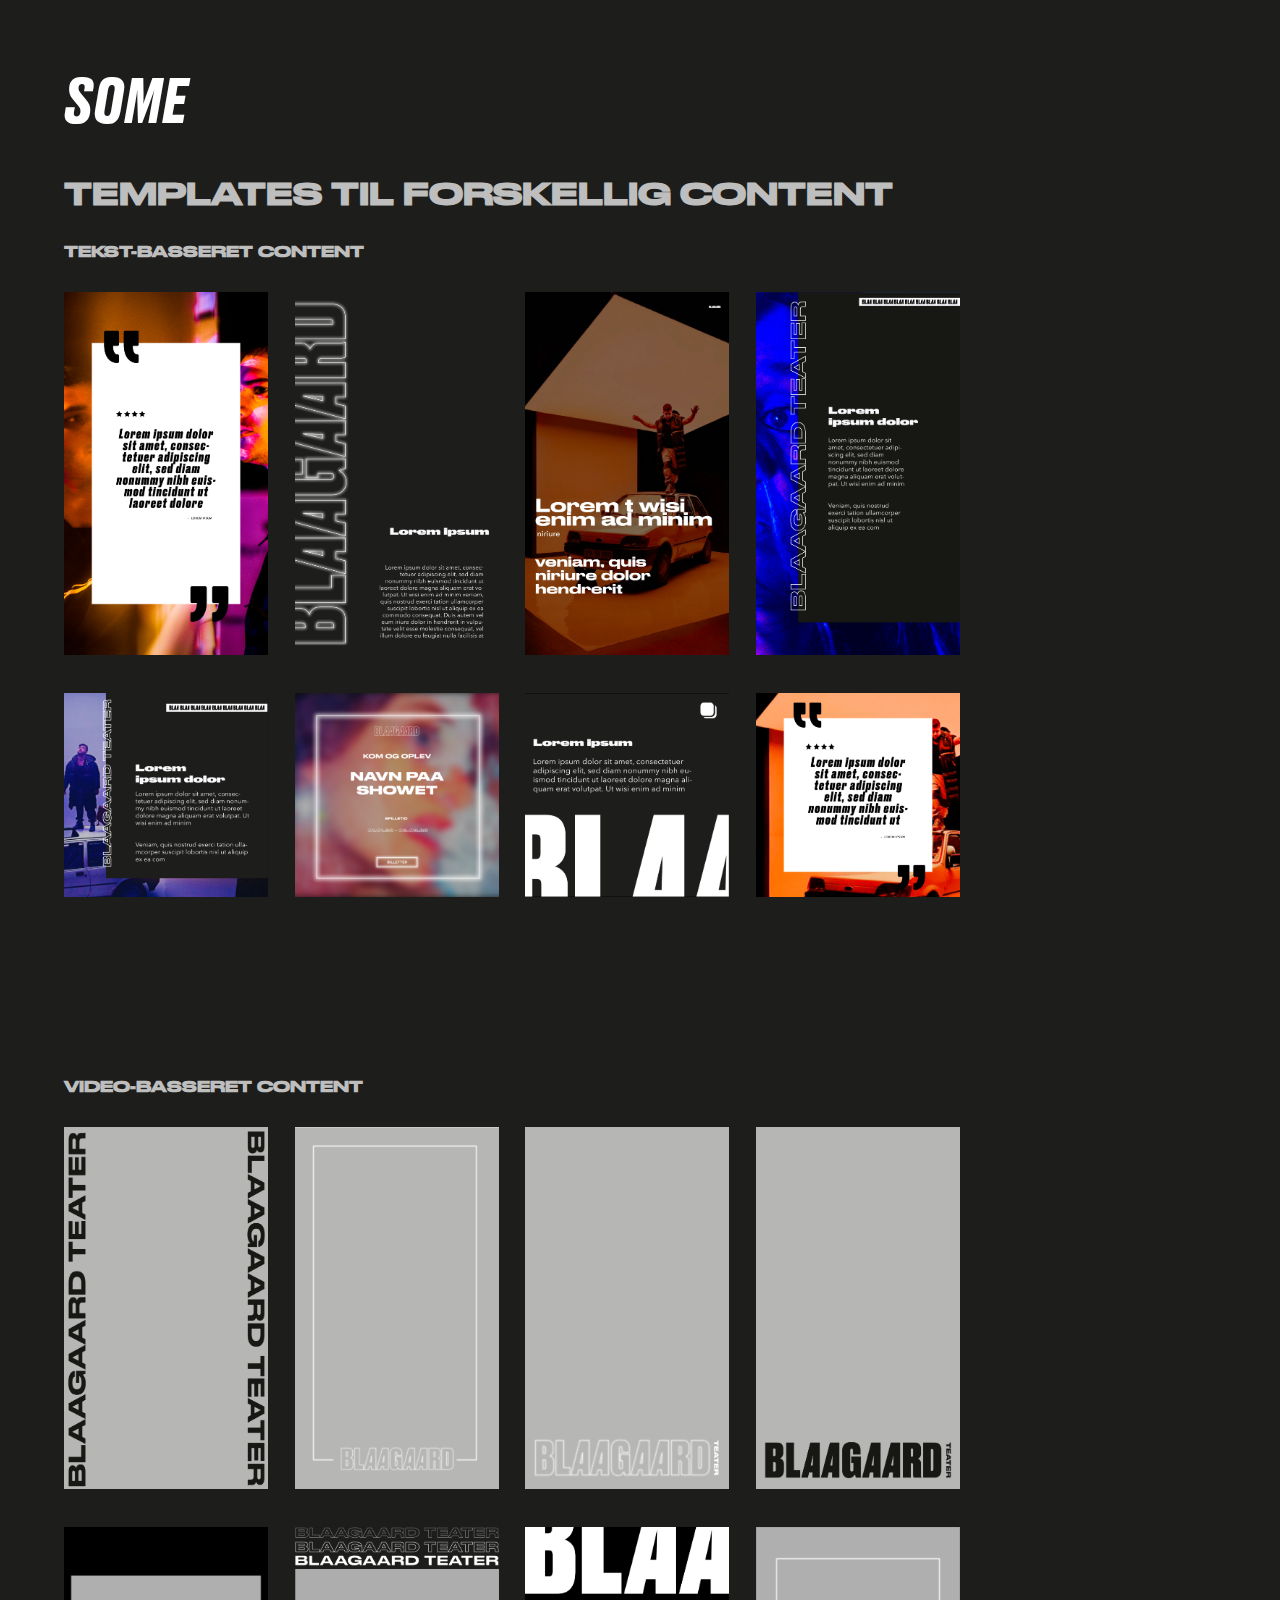
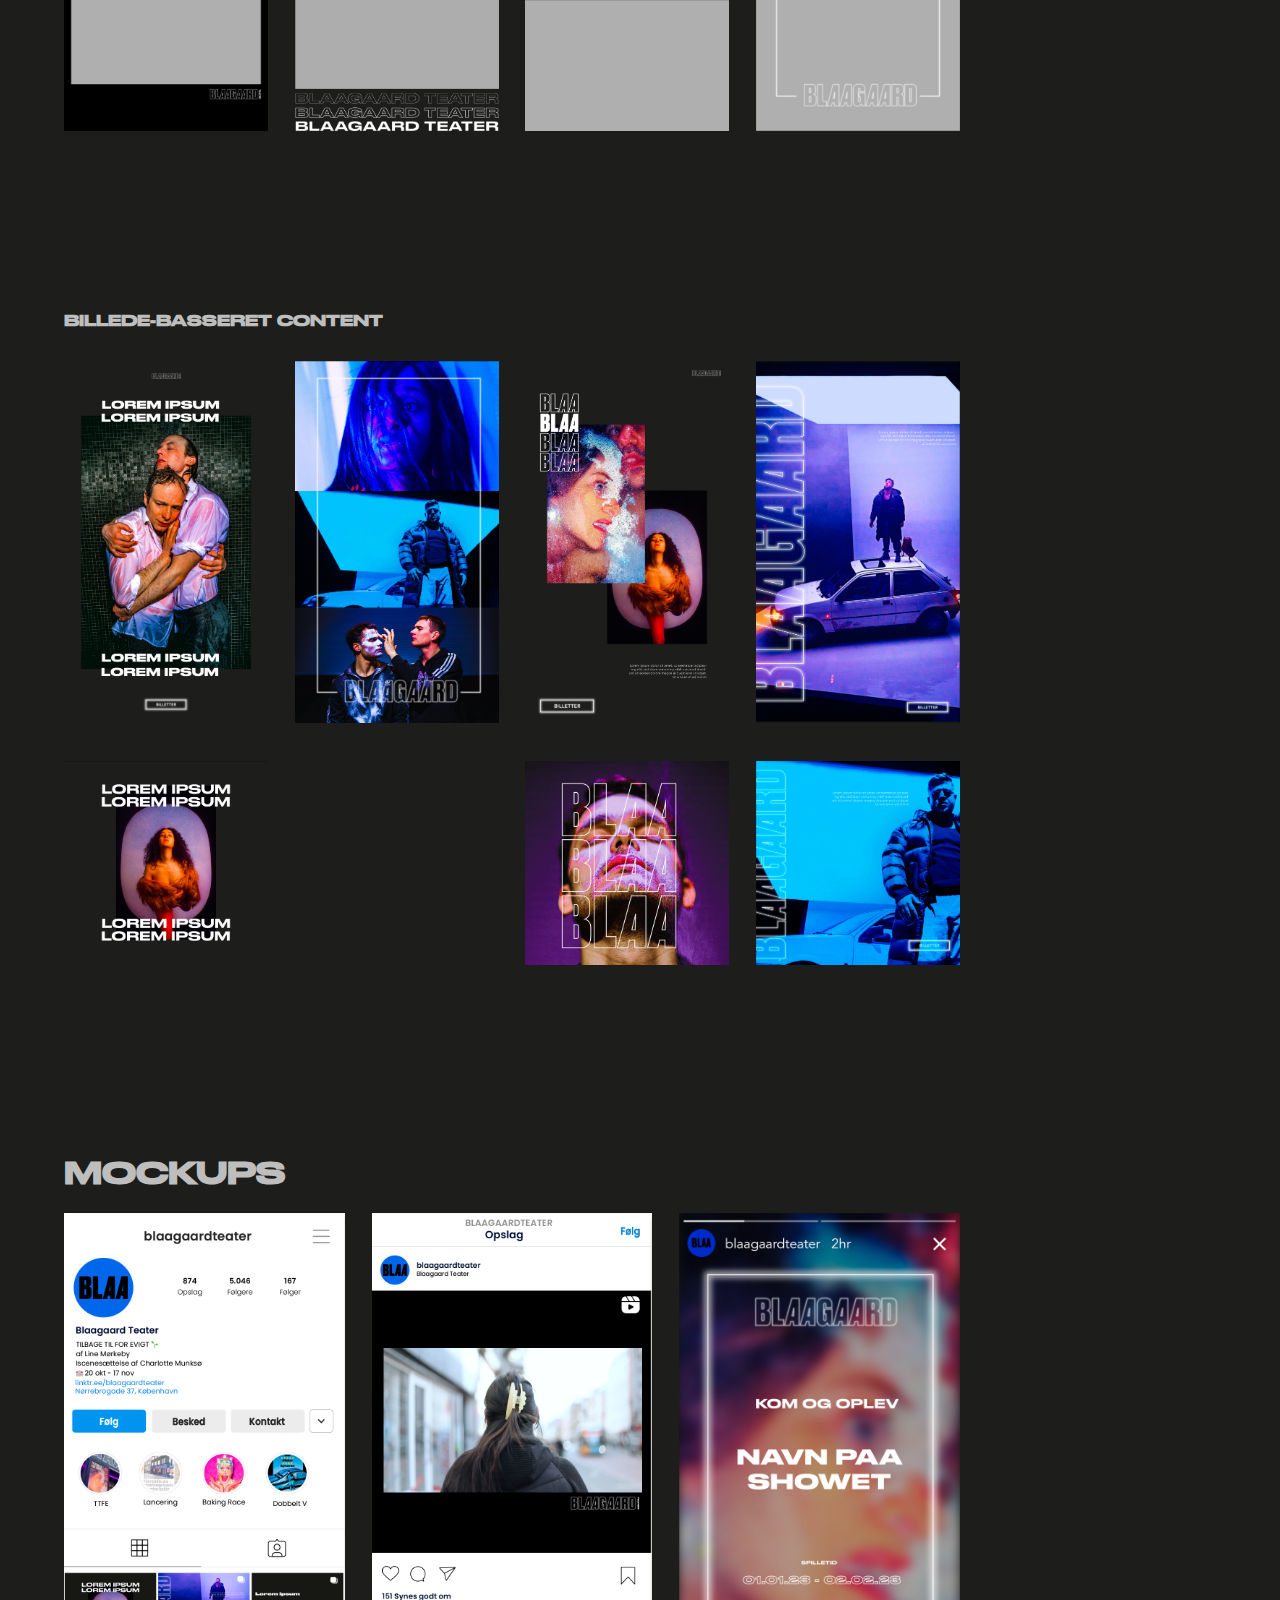
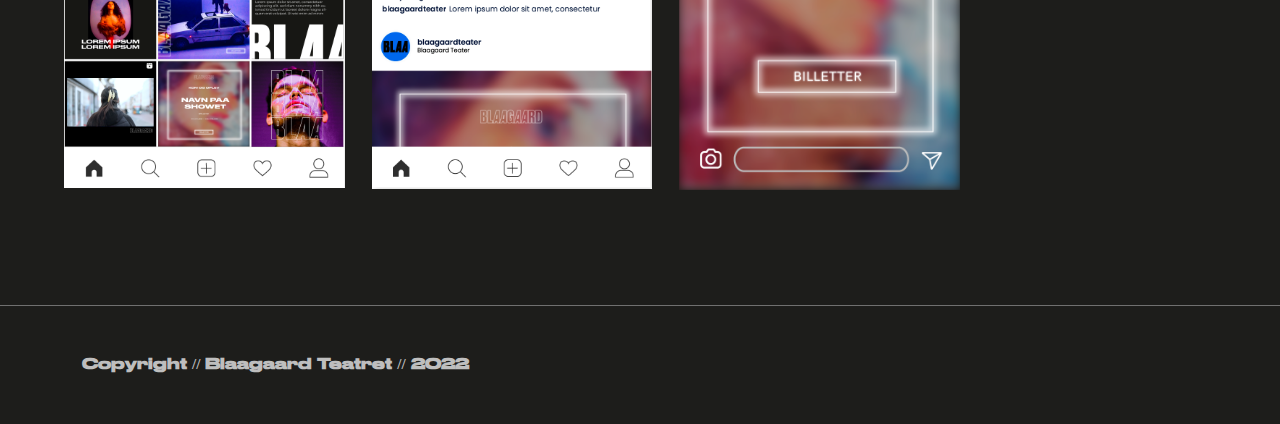
==== commit 9516b55f: "nav på alle sider" ====
--- a/portfolio.html
+++ b/portfolio.html
@@ -4,8 +4,8 @@
 <head>
     <meta charset="utf-8" />
     <meta name="viewport" content="width=device-width, initial-scale=1.0" />
+    <meta name="robots" content="noindex" />
     <link rel="stylesheet" href="style.css" />
-    <meta name="robots" content="noindex" />
     <link rel="stylesheet" href="style_nav.css">
     <link rel="stylesheet" href="portfolio_style.css">
     <!-- Title & description -->
@@ -22,9 +22,10 @@
 <body>
     <main>
         <section id="first_section">
-            <header>
+            <div class="section_wrapper">
+                <header>
                     <img class="logo" src="images/blaagaard_logo.png" alt="logo" />
-                    <nav class="main-menu">
+                    <nav class="main-nav main-menu">
                         <ul class="nav-links">
                             <li><a href="index.html"> FORSIDE</a></li>
                             <li><a href="portfolio.html"> PORTFOLIO</a></li>
@@ -33,8 +34,14 @@
                             <li><a href="https://www.instagram.com/blaagaardteater/" target="_blank"> INSTAGRAM</a></li>
                             <li><a href="https://www.facebook.com/blaagaardteater/" target="_blank"> FACEBOOK</a></li>
                         </ul>
+                        <div class="burger">
+                            <div class="line line1"></div>
+                            <div class="line line2"></div>
+                            <div class="line line3"></div>
+                        </div>
                     </nav>
-            </header>
+                </header>
+            </div>
         </section>
         <section id="second_section_portfolio">
             <div class="section_wrapper">
@@ -42,43 +49,38 @@
                 <h1>VIDEO</h1>
                 <h3>LANG KAMPAGNEFILM</h3>
                 <figure class="kampagnefilm">
-                    <iframe width="100%" height="100%"
-                    src="https://www.youtube.com/embed/BOcv5zR9XmY">
+                    <iframe width="100%" height="100%" src="https://www.youtube.com/embed/BOcv5zR9XmY">
                     </iframe>
                 </figure>
                 <br>
                 <h3>LANG KAMPAGNEFILM I ANDRE FORMATER </h3>
 
                 <figure class="kampagnefilm_formater">
-                    <iframe width="100%" height="100%"
-                    src="https://www.youtube.com/embed/QXWQ8JlSmDc">
+                    <iframe width="100%" height="100%" src="https://www.youtube.com/embed/QXWQ8JlSmDc">
                     </iframe>
 
-                    <iframe width="100%" height="100%"
-                    src="https://www.youtube.com/embed/cqSHex33I38">
+                    <iframe width="100%" height="100%" src="https://www.youtube.com/embed/cqSHex33I38">
                     </iframe>
                 </figure>
 
                 <br>
                 <h3>KORT KAMPAGNEFILM NO 1</h3>
                 <figure class="kampagnefilm">
-                    <iframe width="100%" height="100%"
-                    src="https://www.youtube.com/embed/lp_J5E2DmBw">
+                    <iframe width="100%" height="100%" src="https://www.youtube.com/embed/lp_J5E2DmBw">
                     </iframe>
 
                 </figure>
                 <br>
                 <h3>KORT KAMPAGNEFILM NO 2</h3>
                 <figure class="kampagnefilm">
-                    <iframe width="100%" height="100%"
-                    src="https://www.youtube.com/embed/kHni8fY97js">
+                    <iframe width="100%" height="100%" src="https://www.youtube.com/embed/kHni8fY97js">
                     </iframe>
                 </figure>
             </div>
 
         </section>
 
-        <section id="third_section_portfolio">   
+        <section id="third_section_portfolio">
             <div class="section_wrapper">
 
                 <h1>BILLEDER</h1>
@@ -108,7 +110,7 @@
                     <img src="/images/textbasseret_høj2.webp" alt="">
                     <img src="/images/textbasseret_høj3.webp" alt="">
                     <img src="/images/textbasseret_høj4.webp" alt="">
-    
+
                     <img src="/images/textbasseret_kva1.webp" alt="">
                     <img src="/images/textbasseret_kva2.webp" alt="">
                     <img src="/images/textbasseret_kva3.webp" alt="">
@@ -117,7 +119,7 @@
                 </div>
             </div>
         </section>
- 
+
         <section id="fifth_section_portfolio">
             <div class="section_wrapper">
 
@@ -165,21 +167,13 @@
                     <img src="/images/instafeed.webp" alt="">
                     <img src="/images/post.webp" alt="">
                     <img src="/images/instastory.webp" alt="">
-    
+
                     <img src="/images/instafeed_billede.webp" alt="">
                     <img src="/images/post_billede.webp" alt="">
                     <img src="/images/instastory_billede.webp" alt="">
                 </div>
             </div>
         </section>
-
-
-
-
-
-
-
-
     </main>
     <footer>
         <div class="section_wrapper">
@@ -187,5 +181,6 @@
         </div>
     </footer>
 </body>
+<script src="header.js"></script>
 
 </html>--- a/style_nav.css
+++ b/style_nav.css
@@ -7,7 +7,7 @@
 
 .main-menu {
   position: fixed;
-  top: 40%;
+  top: 30%;
   right: 3%;
 }
 
@@ -35,4 +35,58 @@
   text-transform: uppercase;
   line-height: 3rem;
   position: relative;
+}
+
+
+.burger {
+  display: none;
+  padding: 0.5rem;
+  cursor: pointer;
+}
+
+.line {
+  height: 2px;
+  width: 35px;
+  margin: 0.5rem 0;
+  background: #daf8e3;
+  transition: transform 0.75s ease, opacity 0.75s ease;
+}
+
+@media screen and (max-width: 800px) {
+  .burger {
+    display: block;
+    position: fixed;
+    top: 5%;
+    right: 3%;
+  }
+
+  .nav-links {
+    position: fixed;
+    top: 20vh;
+    right: 2rem;
+    height: 20vh;
+    width: 40%;
+    flex-direction: column;
+    align-items: center;
+    justify-content: space-around;
+    transform: translateX(100%);
+    transition: transform 1s ease;
+  }
+
+
+  .main-nav.show .line1 {
+    transform: translate(-10px) rotate(45deg) translate(10px);
+  }
+
+  .main-nav.show .line2 {
+    opacity: 0;
+  }
+
+  .main-nav.show .line3 {
+    transform: translate(-10px) rotate(-45deg) translate(10px);
+  }
+
+  .main-nav.show .nav-links {
+    transform: translateX(0%);
+  }
 }--- a/portfolio_style.css
+++ b/portfolio_style.css
@@ -0,0 +1,99 @@
+
+
+
+.kampagnefilm {
+    margin: 0;
+    height: 20rem;
+}
+
+.kampagnefilm_formater {
+display: grid;
+grid-template-columns: 2fr 1fr;
+gap: 3%;
+margin: 0;
+height: 20rem;
+}
+
+.content_container_stills {
+    display: grid;
+    grid-template-columns:  1fr 1fr;
+    gap: 3%; 
+}
+
+
+    .content_container_textbased, 
+    .content_container_videobased, 
+    .content_container_billedebased {
+        display: grid;
+        grid-template-columns: 1fr 1fr;
+        gap: 3%; 
+}
+        
+    
+
+
+@media (min-width: 599px) {
+    .kampagnefilm {
+        margin: 0;
+        height: 40rem;
+    }
+    
+    .kampagnefilm_formater {
+    display: grid;
+    grid-template-columns: 2fr 1fr;
+    gap: 3%;
+    margin: 0;
+    height: 40rem;
+    }
+
+
+
+
+
+
+    .section_wrapper {
+        max-width: 1920px;
+        width: 90%;
+        margin: 0 auto;
+        padding-right: 20%;
+      }
+    
+      .content_container_stills, .content_container_mockup
+      {
+        display: grid;
+        grid-template-columns:  1fr 1fr 1fr;
+        gap: 3%; 
+    }
+      .content_container_textbased, 
+      .content_container_videobased, 
+      .content_container_billedebased {
+        display: grid;
+        grid-template-columns: 1fr 1fr 1fr 1fr;
+        gap: 3%;
+    }
+    
+}
+
+
+
+
+
+@media (min-width: 1050px) {
+
+
+.kampagnefilm {
+    margin: 0;
+    height: 60rem;
+}
+
+.kampagnefilm_formater {
+display: grid;
+grid-template-columns: 2fr 1fr;
+gap: 3%;
+margin: 0;
+height: 60rem;
+}
+
+
+
+}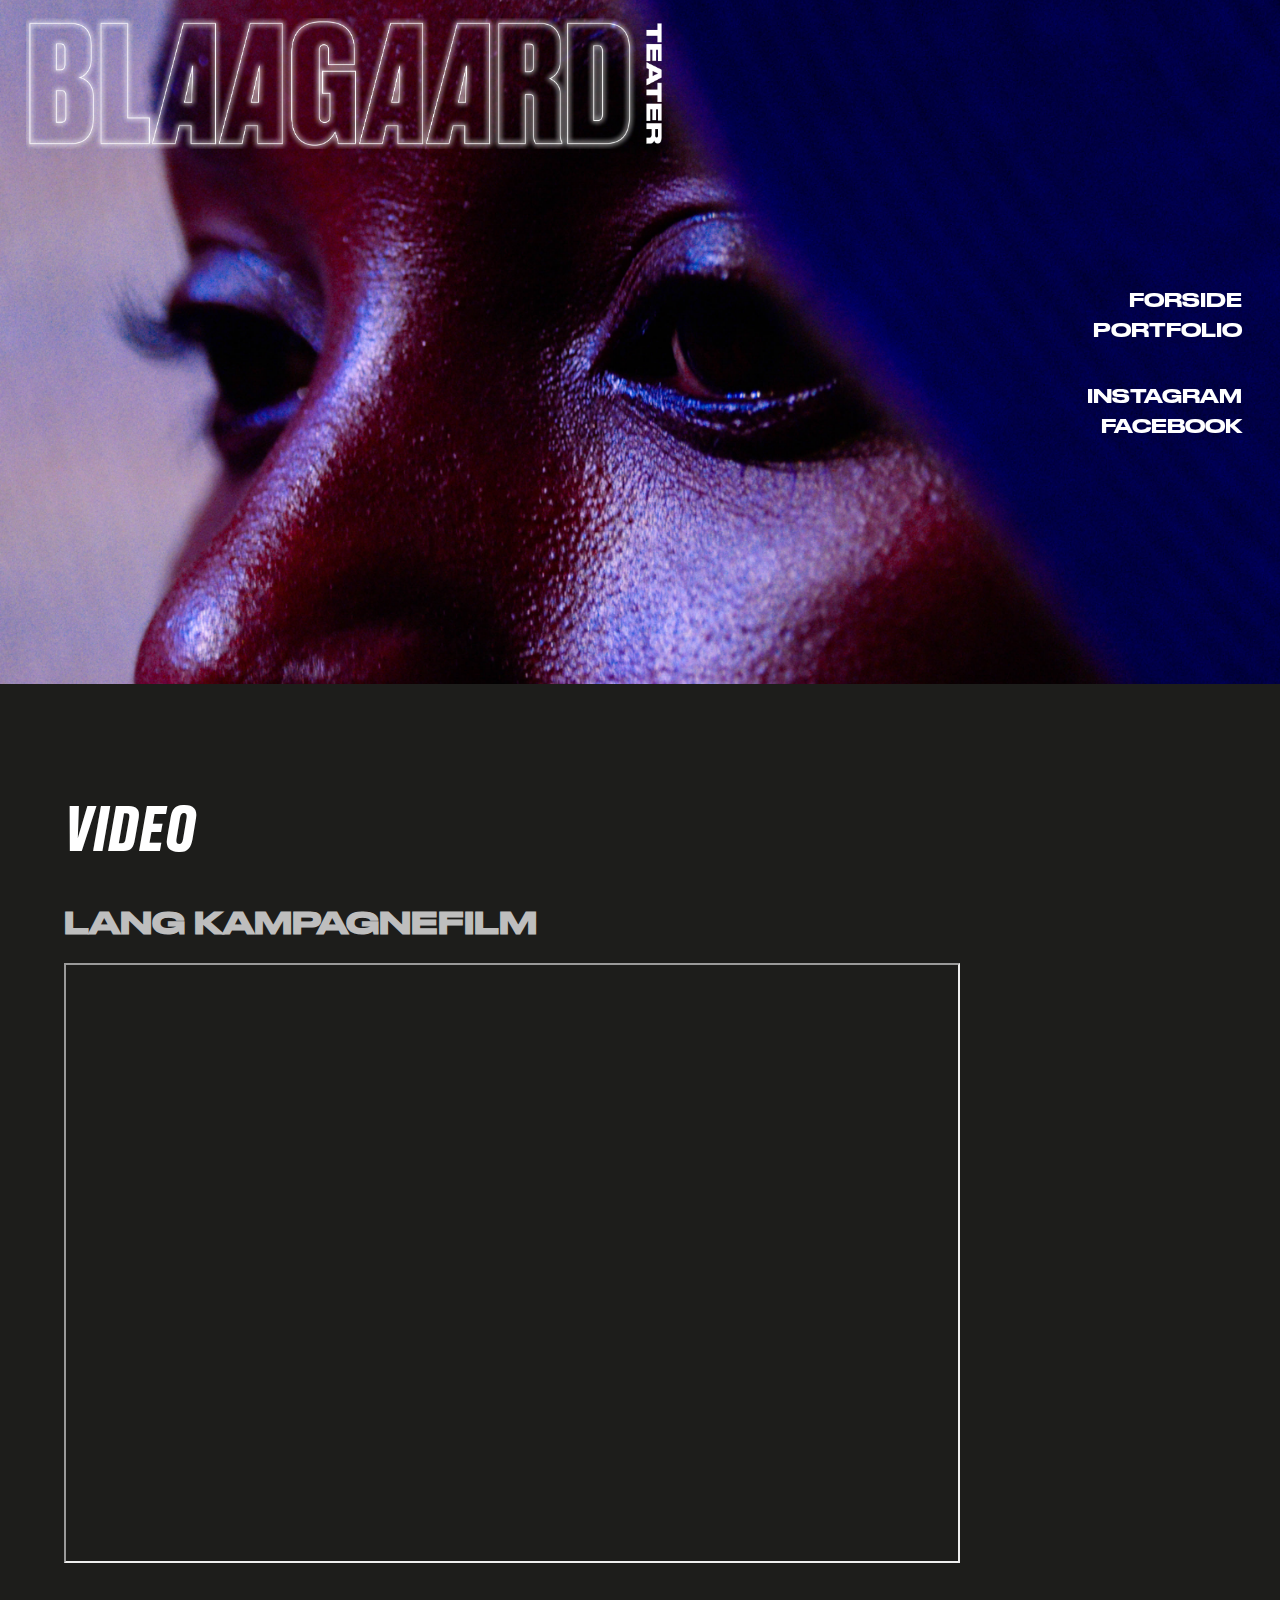
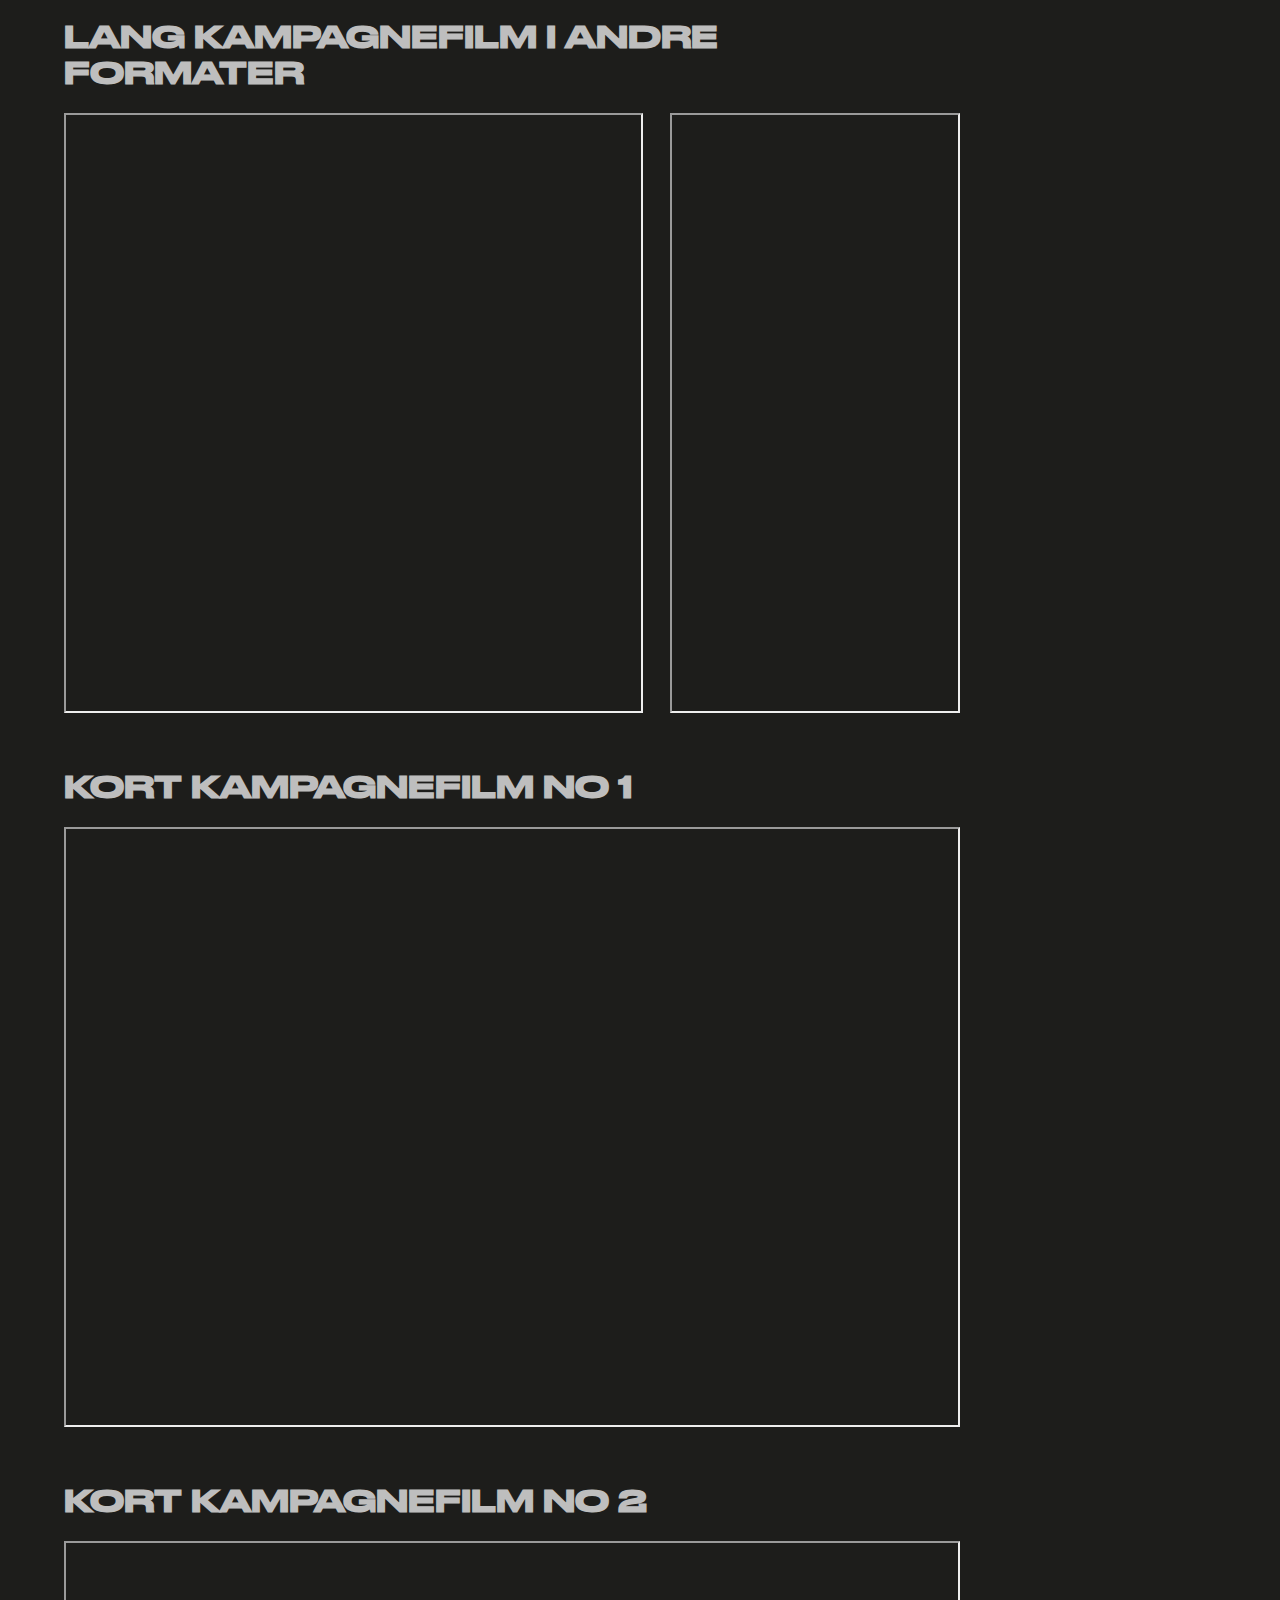
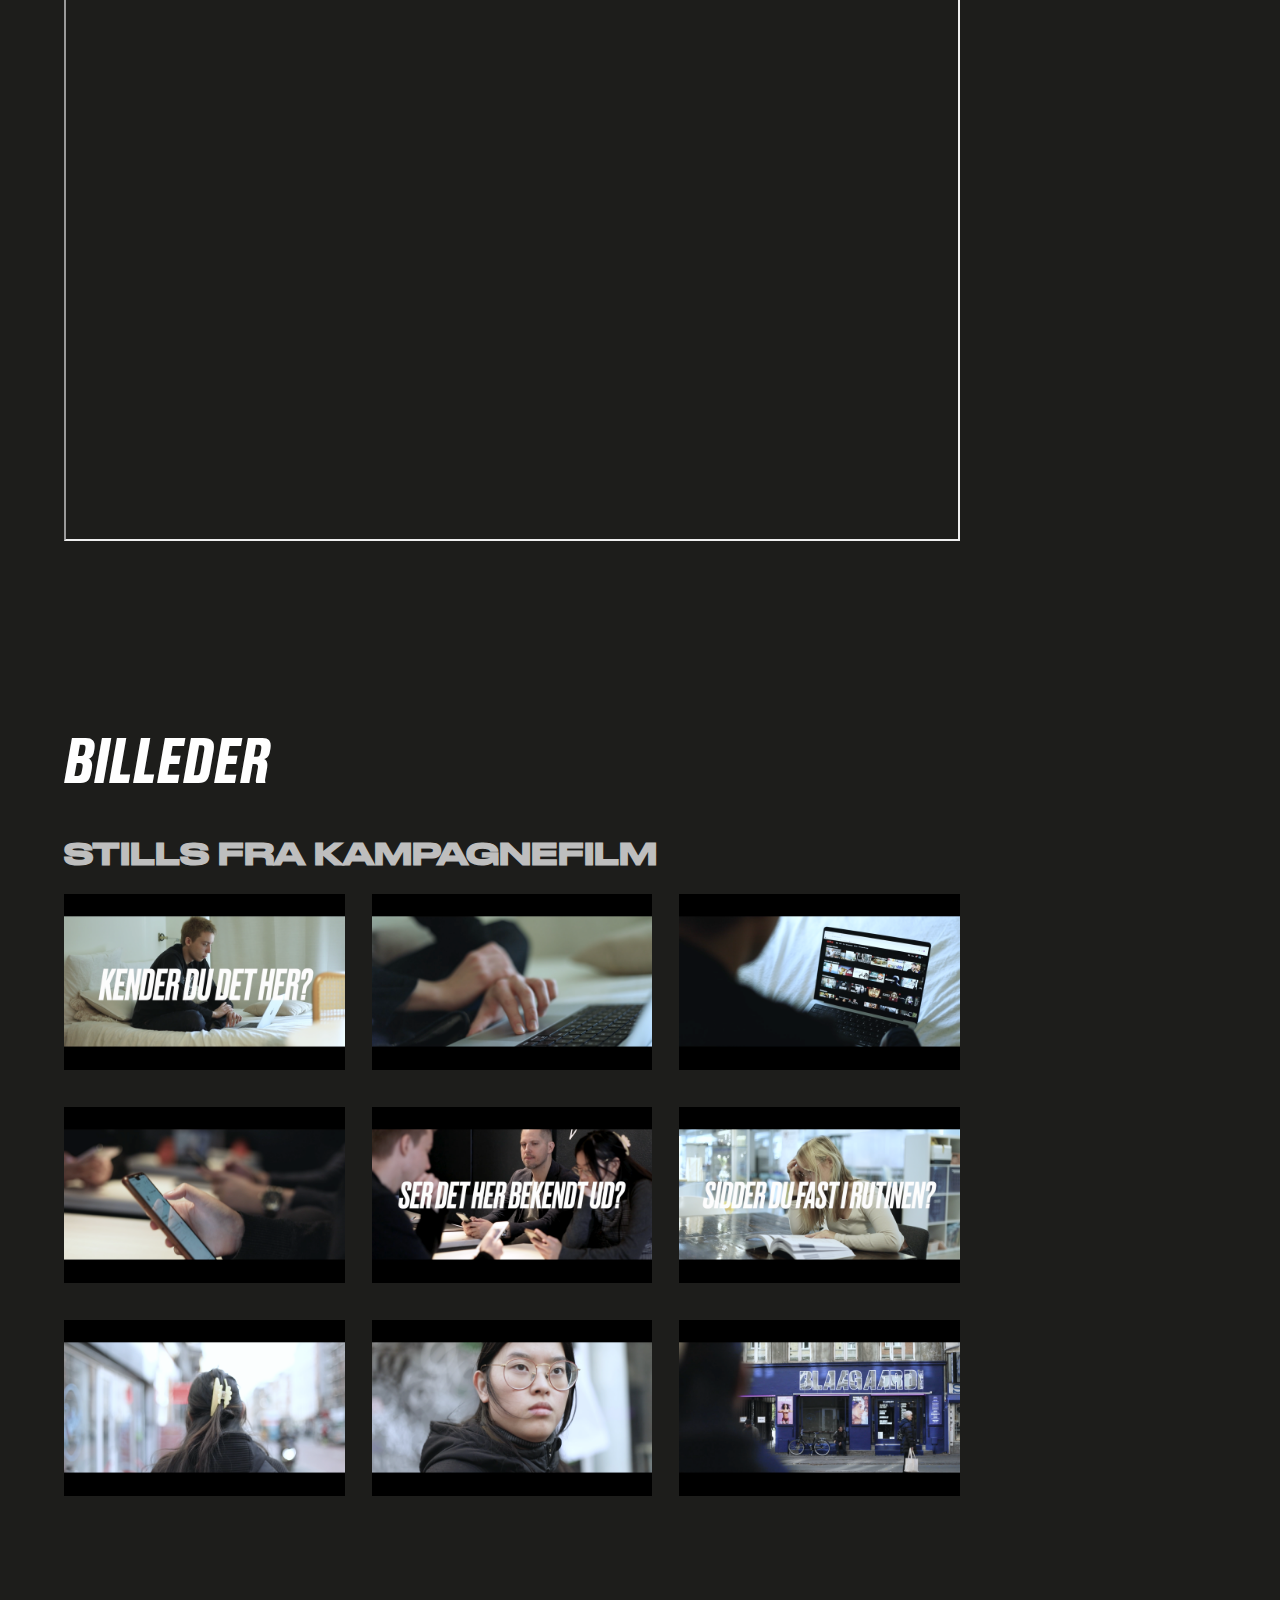
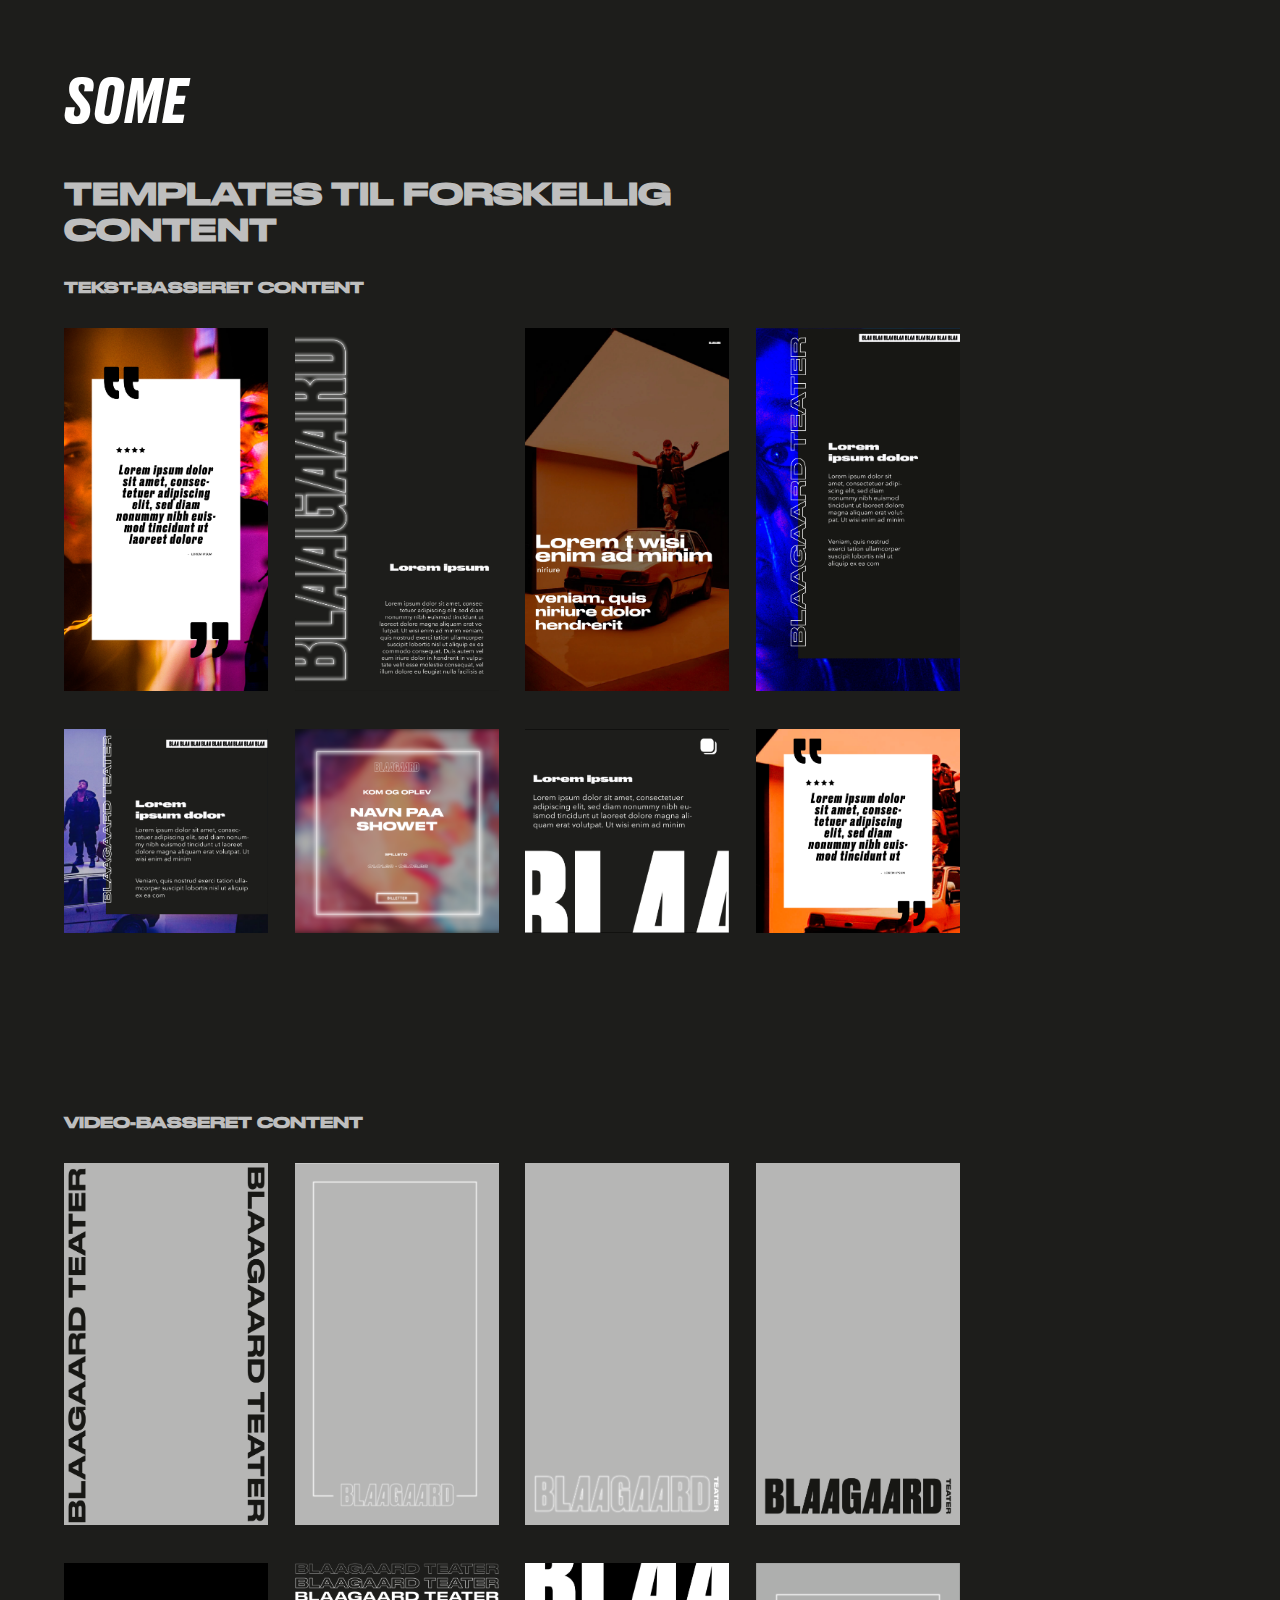
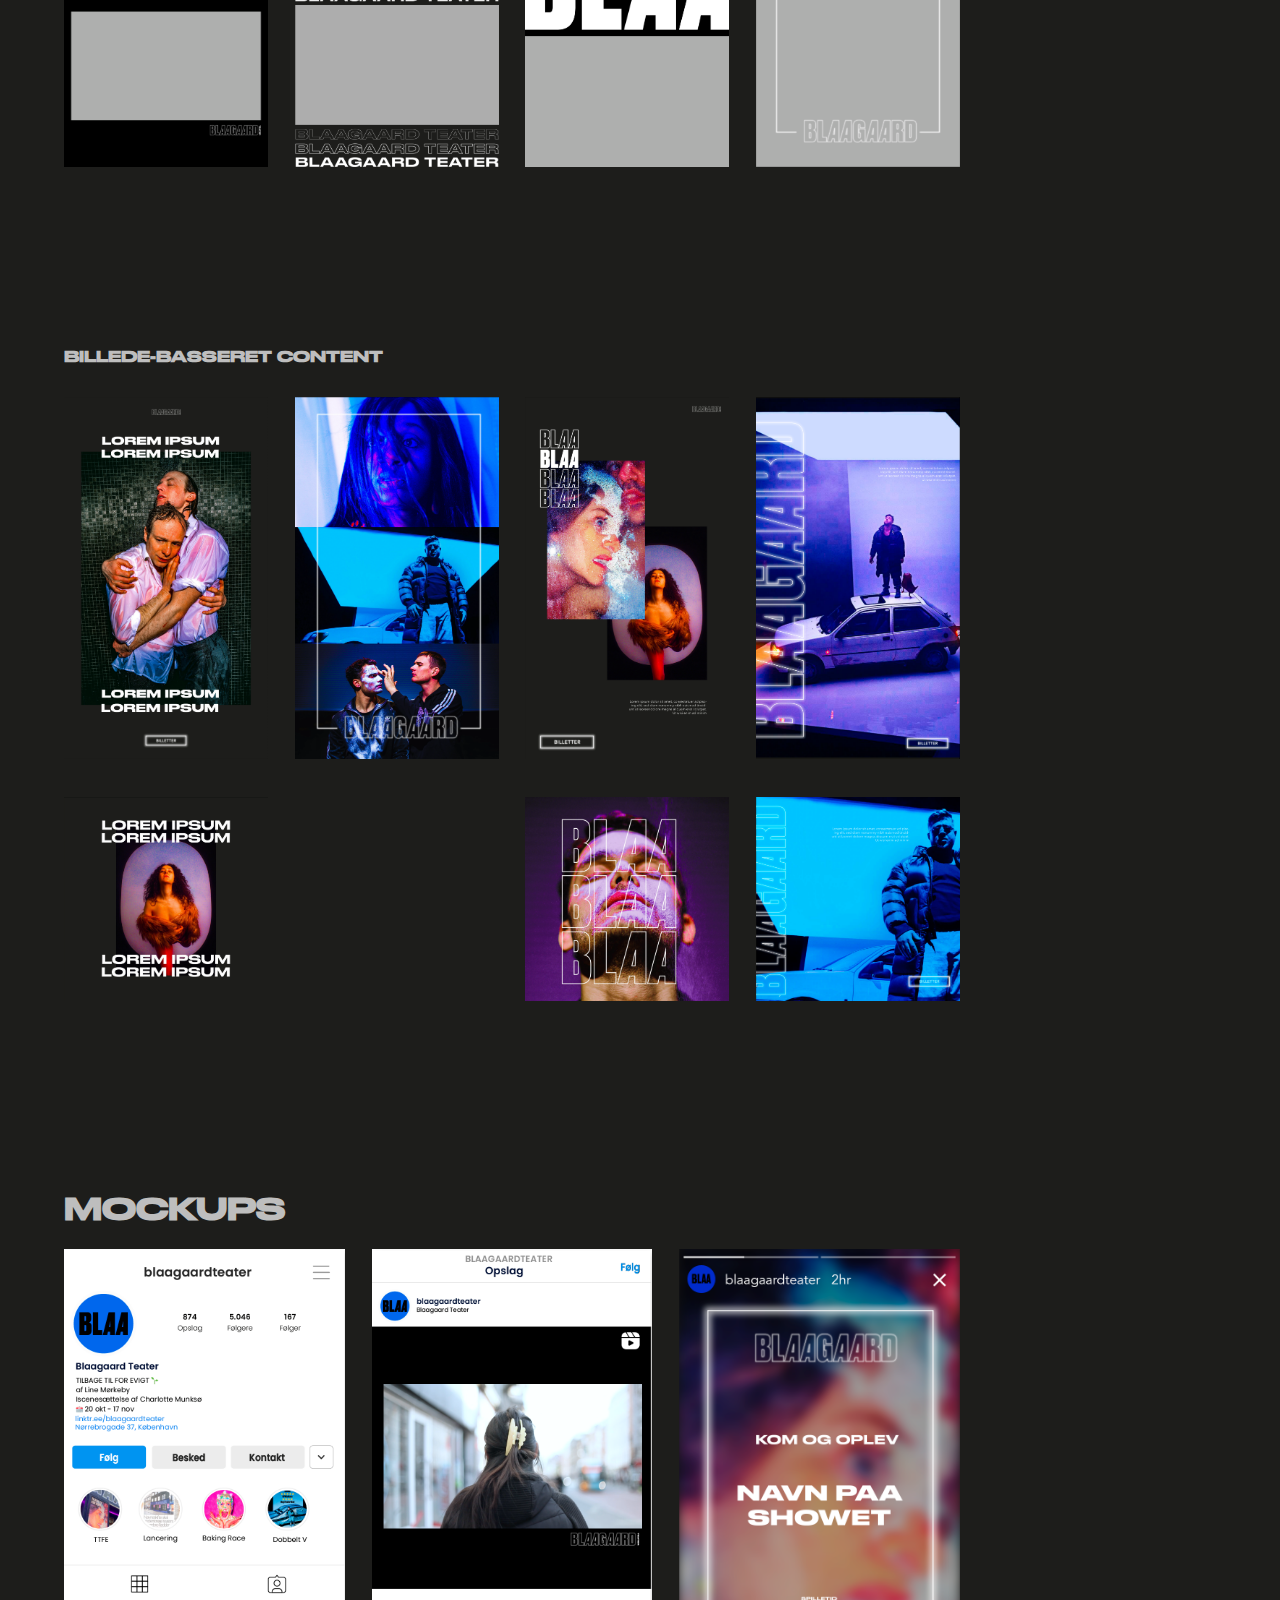
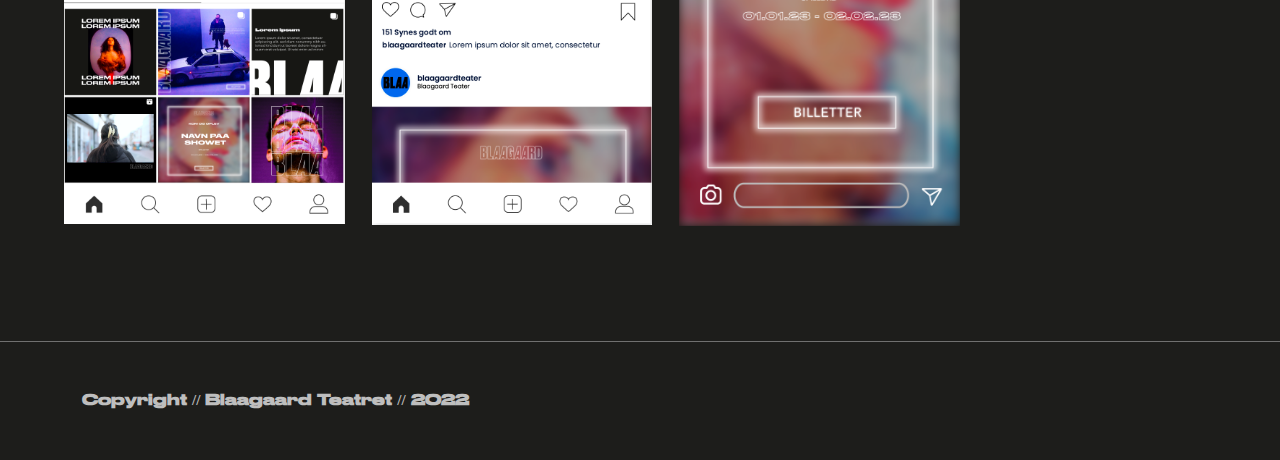
==== commit 76fbcc8a: "logo link" ====
--- a/portfolio.html
+++ b/portfolio.html
@@ -24,7 +24,7 @@
         <section id="first_section">
             <div class="section_wrapper">
                 <header>
-                    <img class="logo" src="images/blaagaard_logo.png" alt="logo" />
+                    <a class="logo" href="index.html"><img src="images/blaagaard_logo.png" alt="logo" /></a>
                     <nav class="main-nav main-menu">
                         <ul class="nav-links">
                             <li><a href="index.html"> FORSIDE</a></li>
--- a/style.css
+++ b/style.css
@@ -123,41 +123,43 @@
 }
 
 p {
-  font-family: "Roboto", sans-serif;
+  font-family: "Montserrat", sans-serif;
   line-height: 1.6;
   color: #fbfbfb;
   margin-bottom: 1.6rem;
+  width: 75%;
 }
 
 a {
-  font-family: "Roboto", sans-serif;
+  font-family: "Montserrat", sans-serif;
   text-decoration: none;
   color: #0c99ed;
 }
 
-a:hover {
-}
+a:hover {}
 
 /* HEADER/NAV STYLES */
 
-header {
-}
-
-header .logo {
-}
-
-header nav ul {
-}
-
-nav ul li a {
-}
-
-nav ul li a:hover {
-}
+header {}
+
+header .logo {}
+
+header nav ul {}
+
+nav ul li a {}
+
+nav ul li a:hover {}
 
 /* HOMEPAGE STYLES - MOBILE - SMALLER THAN 599 PX */
-main > section {
+main>section {
   padding: 75px 0 75px 0;
+}
+
+.section_wrapper>h1,
+h2,
+h3,
+h4 {
+  max-width: 75%;
 }
 
 #first_section {
@@ -203,7 +205,7 @@
 /* TABLET LAYOUT - LARGER THAN 599 PX */
 
 @media (min-width: 599px) {
-  main > section {
+  main>section {
     padding: 50px 0 75px 0;
   }
 
@@ -220,18 +222,19 @@
   }
 
   #quiz_img {
-    max-width: 50%;
+    max-width: 60%;
     margin-top: 5rem;
   }
 
-  #fifth_section {
-    height: 70vh;
+  #kalender_img img {
+    max-width: 75%;
   }
 }
 
 /* DESKTOP LAYOUT - LARGER THAN 1050 PX */
 
 @media (min-width: 1050px) {
+
   #second_section .section_wrapper p,
   #fourth_section .section_wrapper p,
   #fifth_section .section_wrapper p {
@@ -242,7 +245,7 @@
 /* DESKTOP LAYOUT - LARGER THAN 1199 PX */
 
 @media (min-width: 1199px) {
-  main > section {
+  main>section {
     padding: 75px 0 75px 0;
   }
 
@@ -256,7 +259,8 @@
     padding: 25px 0 75px 0;
   }
 
-  #third_section {
+  #third_section,
+  #fifth_section {
     height: 92vh;
   }
-}
+}--- a/style_nav.css
+++ b/style_nav.css
@@ -15,6 +15,7 @@
   display: block;
   list-style: none;
   text-align: right;
+
 }
 
 .nav-links li {
@@ -23,6 +24,10 @@
 
 .nav-links li:hover {
   transform: translateX(-2rem);
+}
+
+.nav-links li:focus {
+  text-decoration: underline white solid 2px;
 }
 
 li,
@@ -35,6 +40,7 @@
   text-transform: uppercase;
   line-height: 3rem;
   position: relative;
+
 }
 
 
@@ -52,7 +58,7 @@
   transition: transform 0.75s ease, opacity 0.75s ease;
 }
 
-@media screen and (max-width: 800px) {
+@media screen and (max-width: 1070px) {
   .burger {
     display: block;
     position: fixed;
